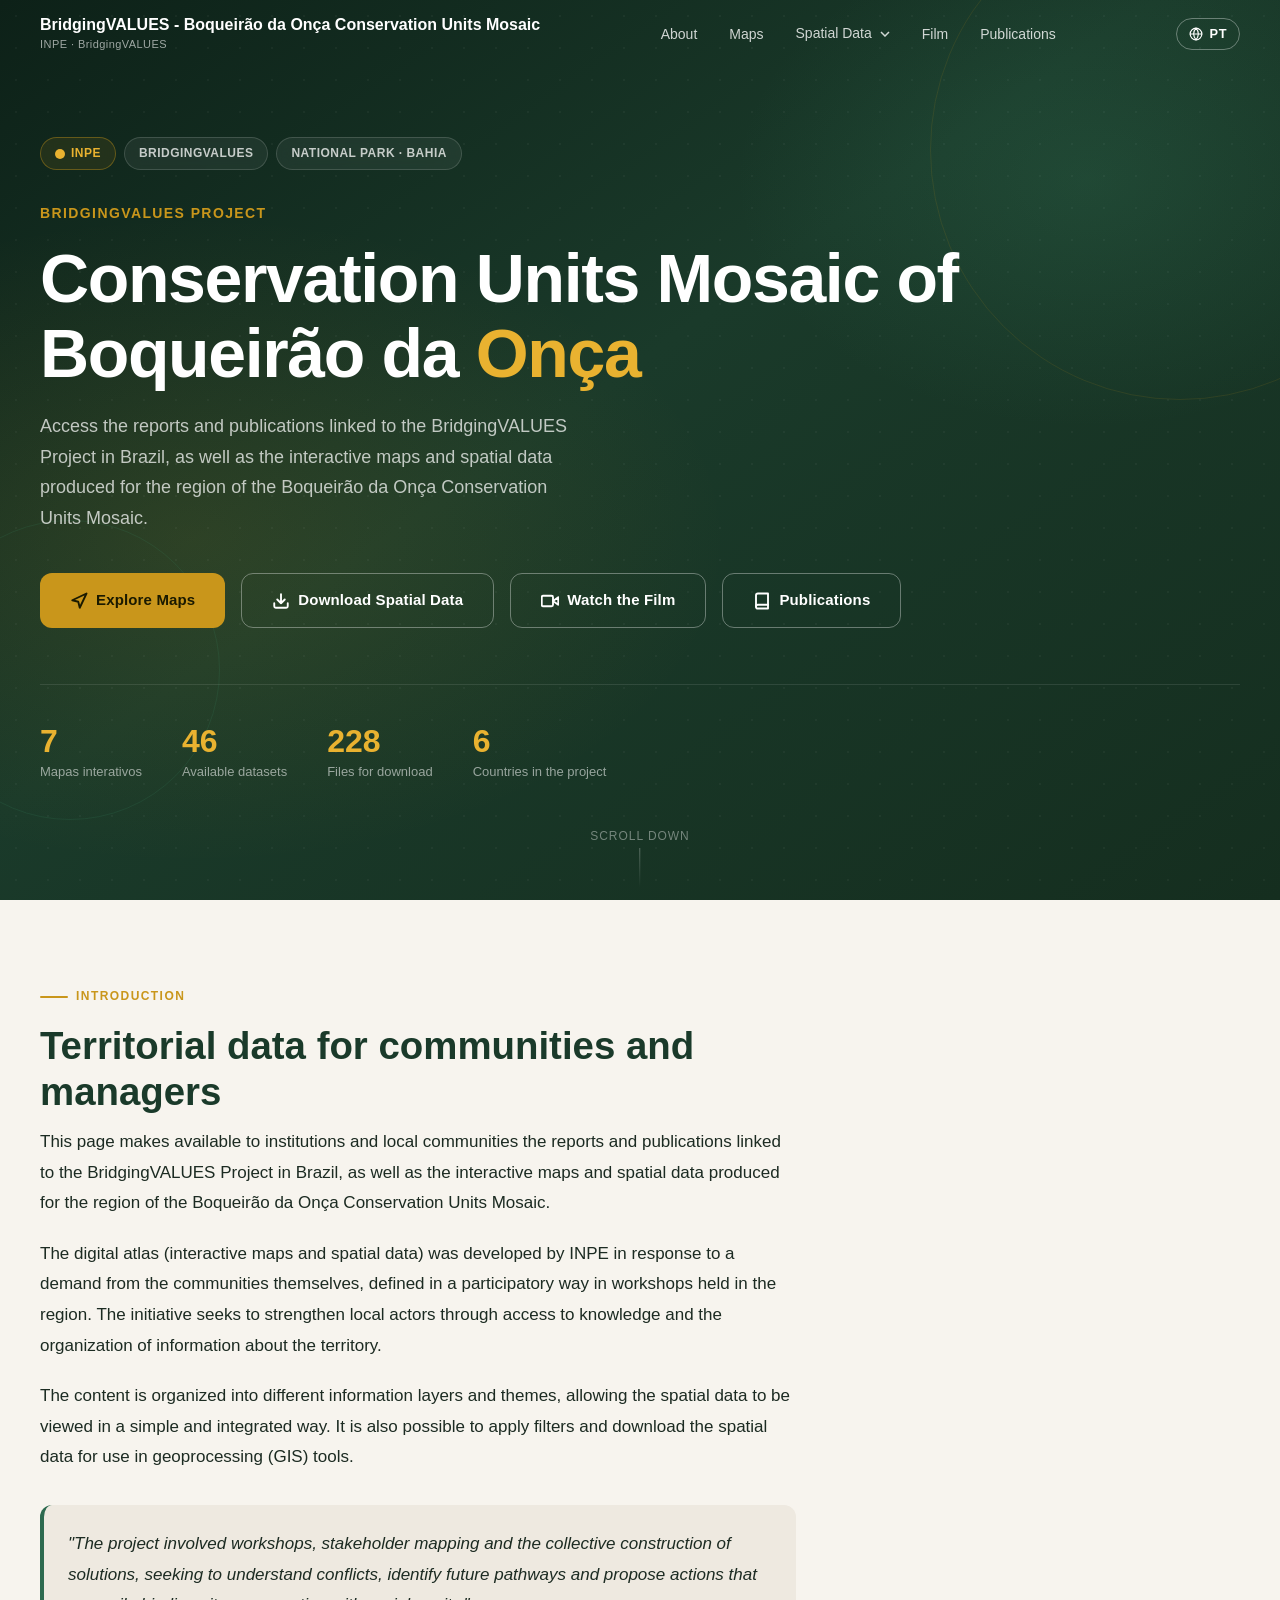
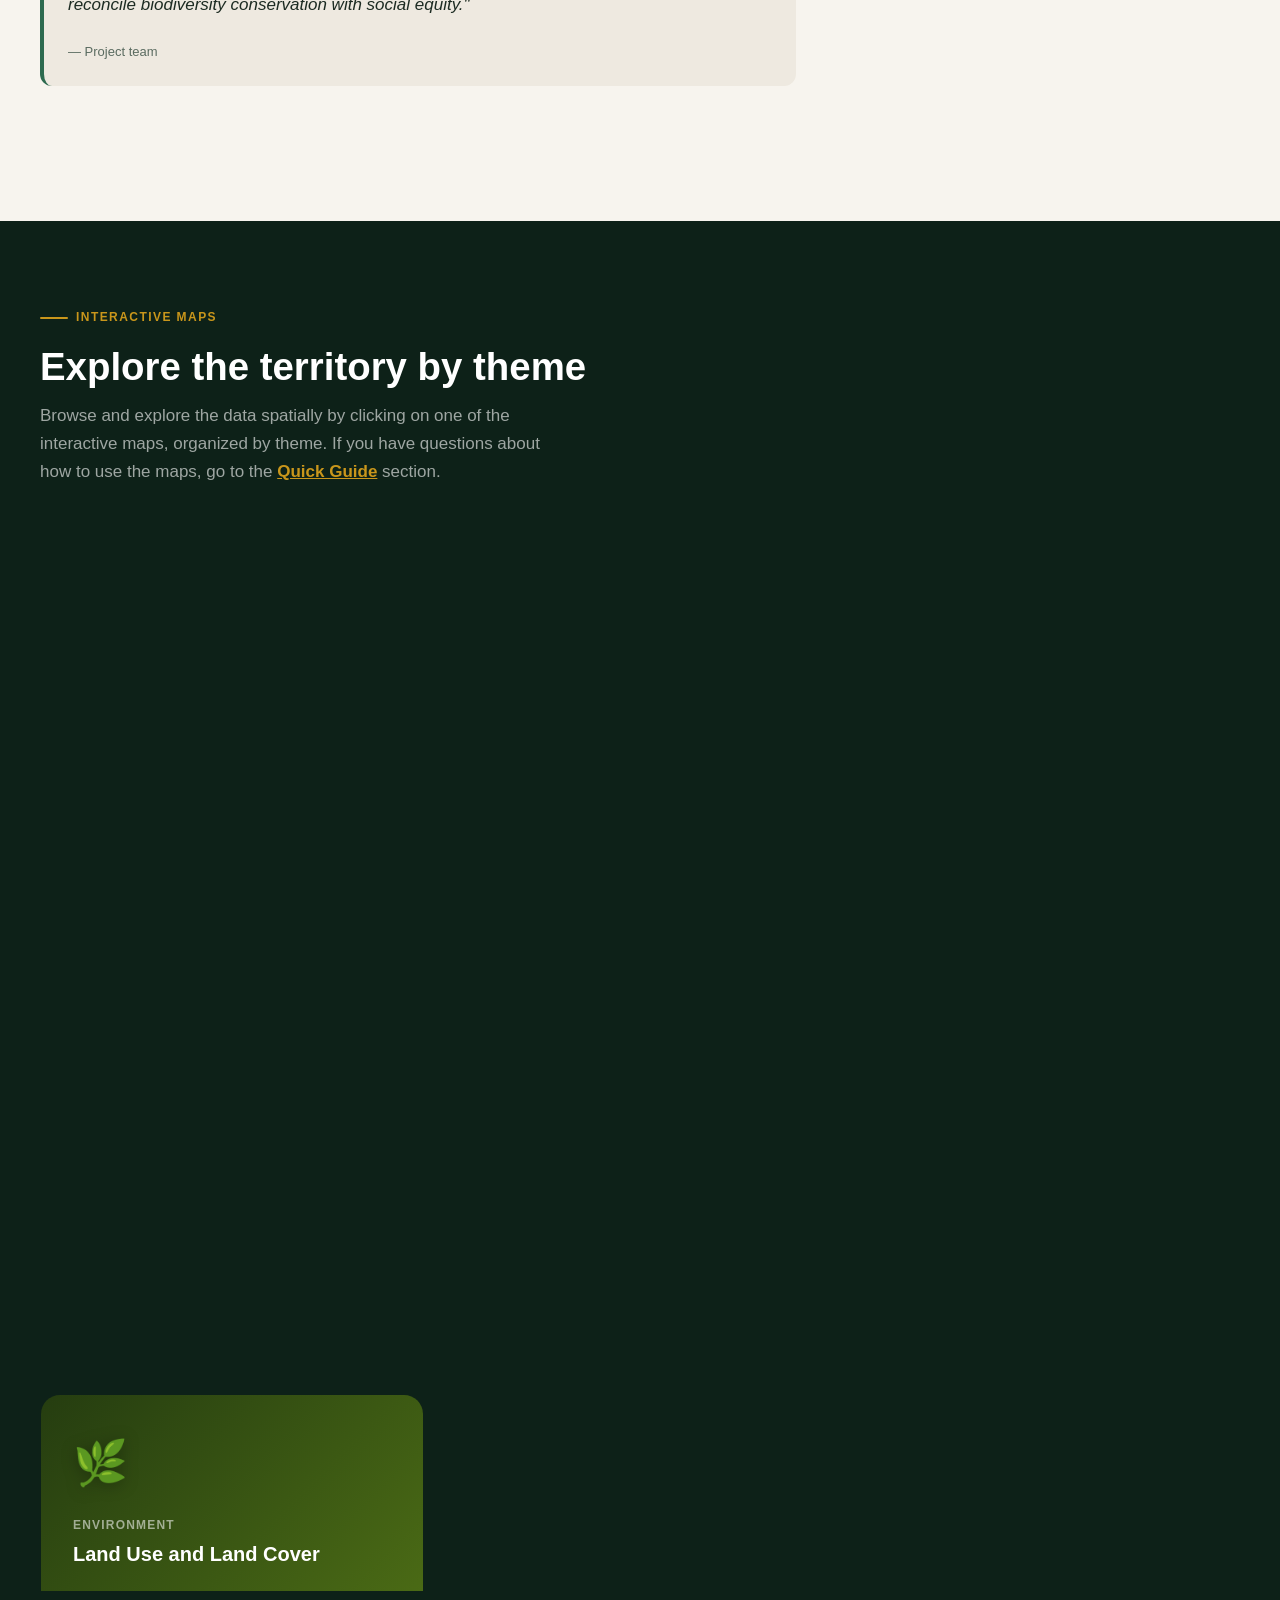
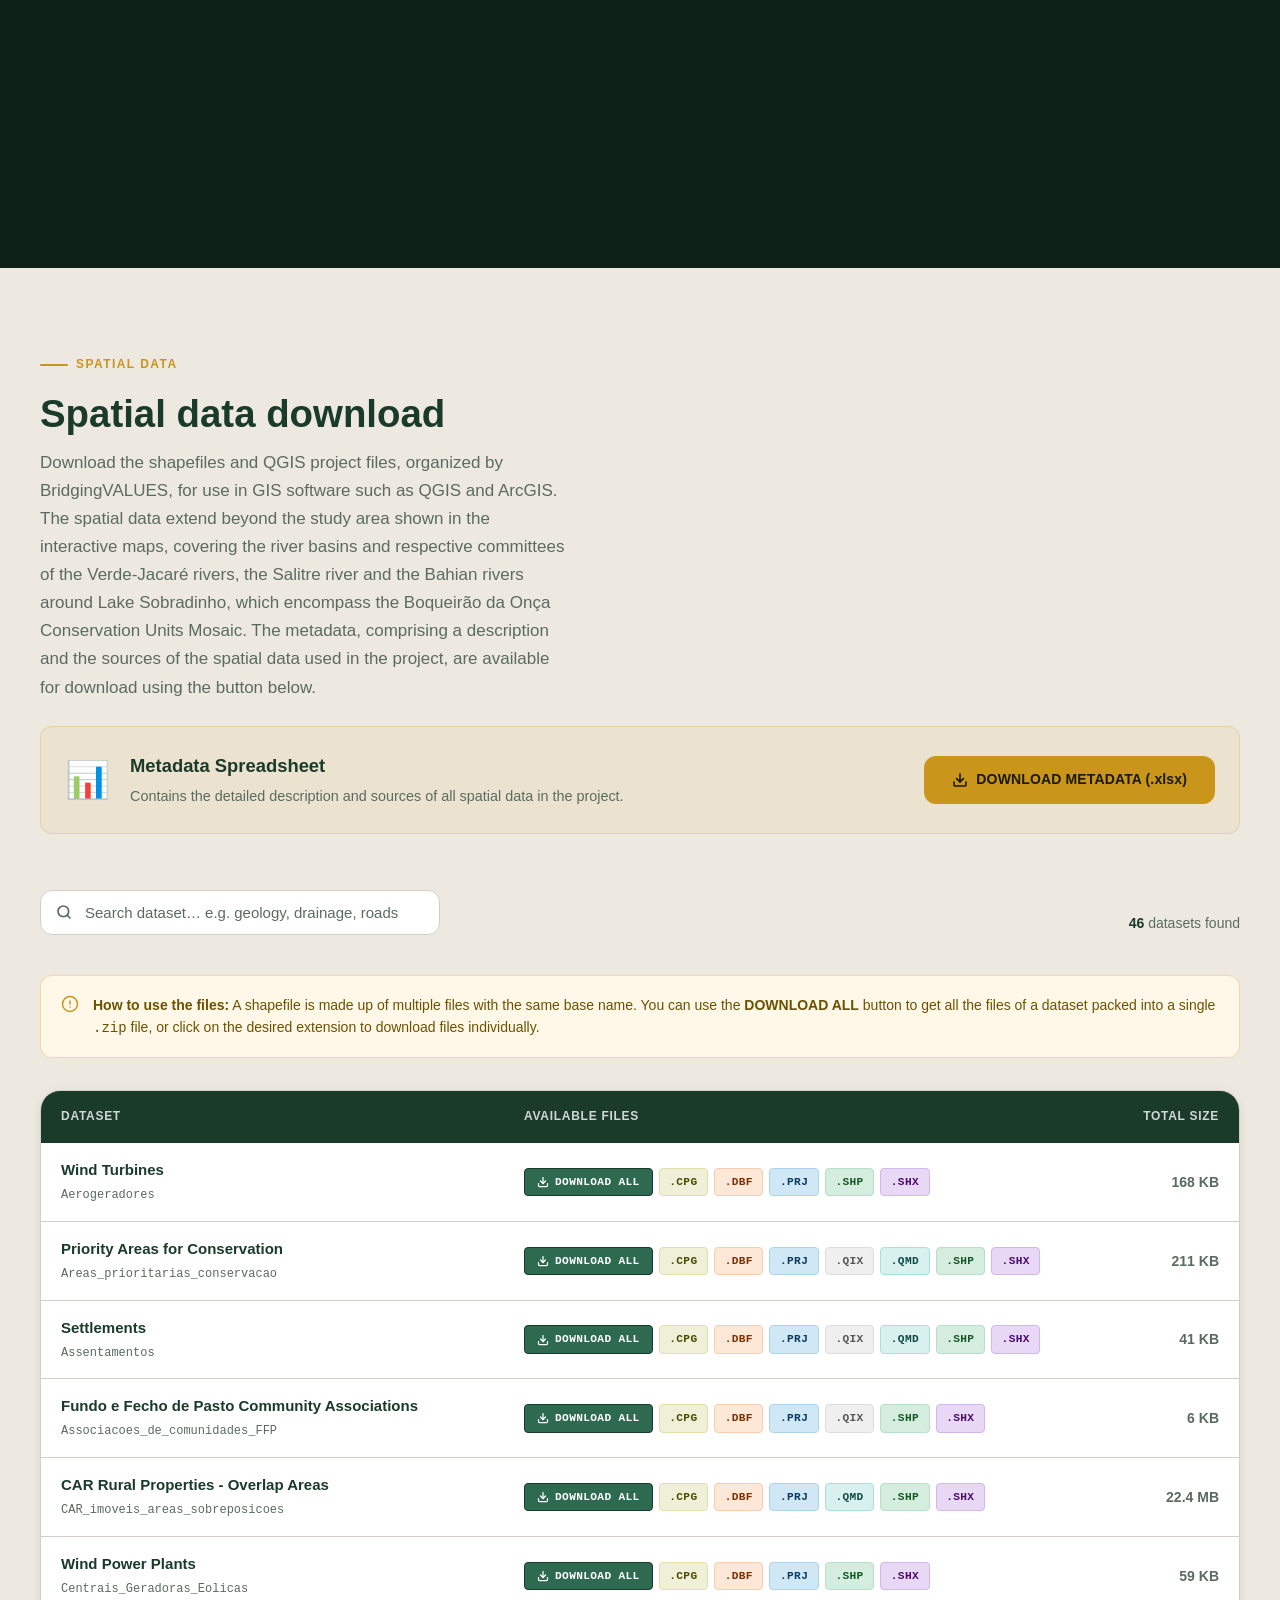
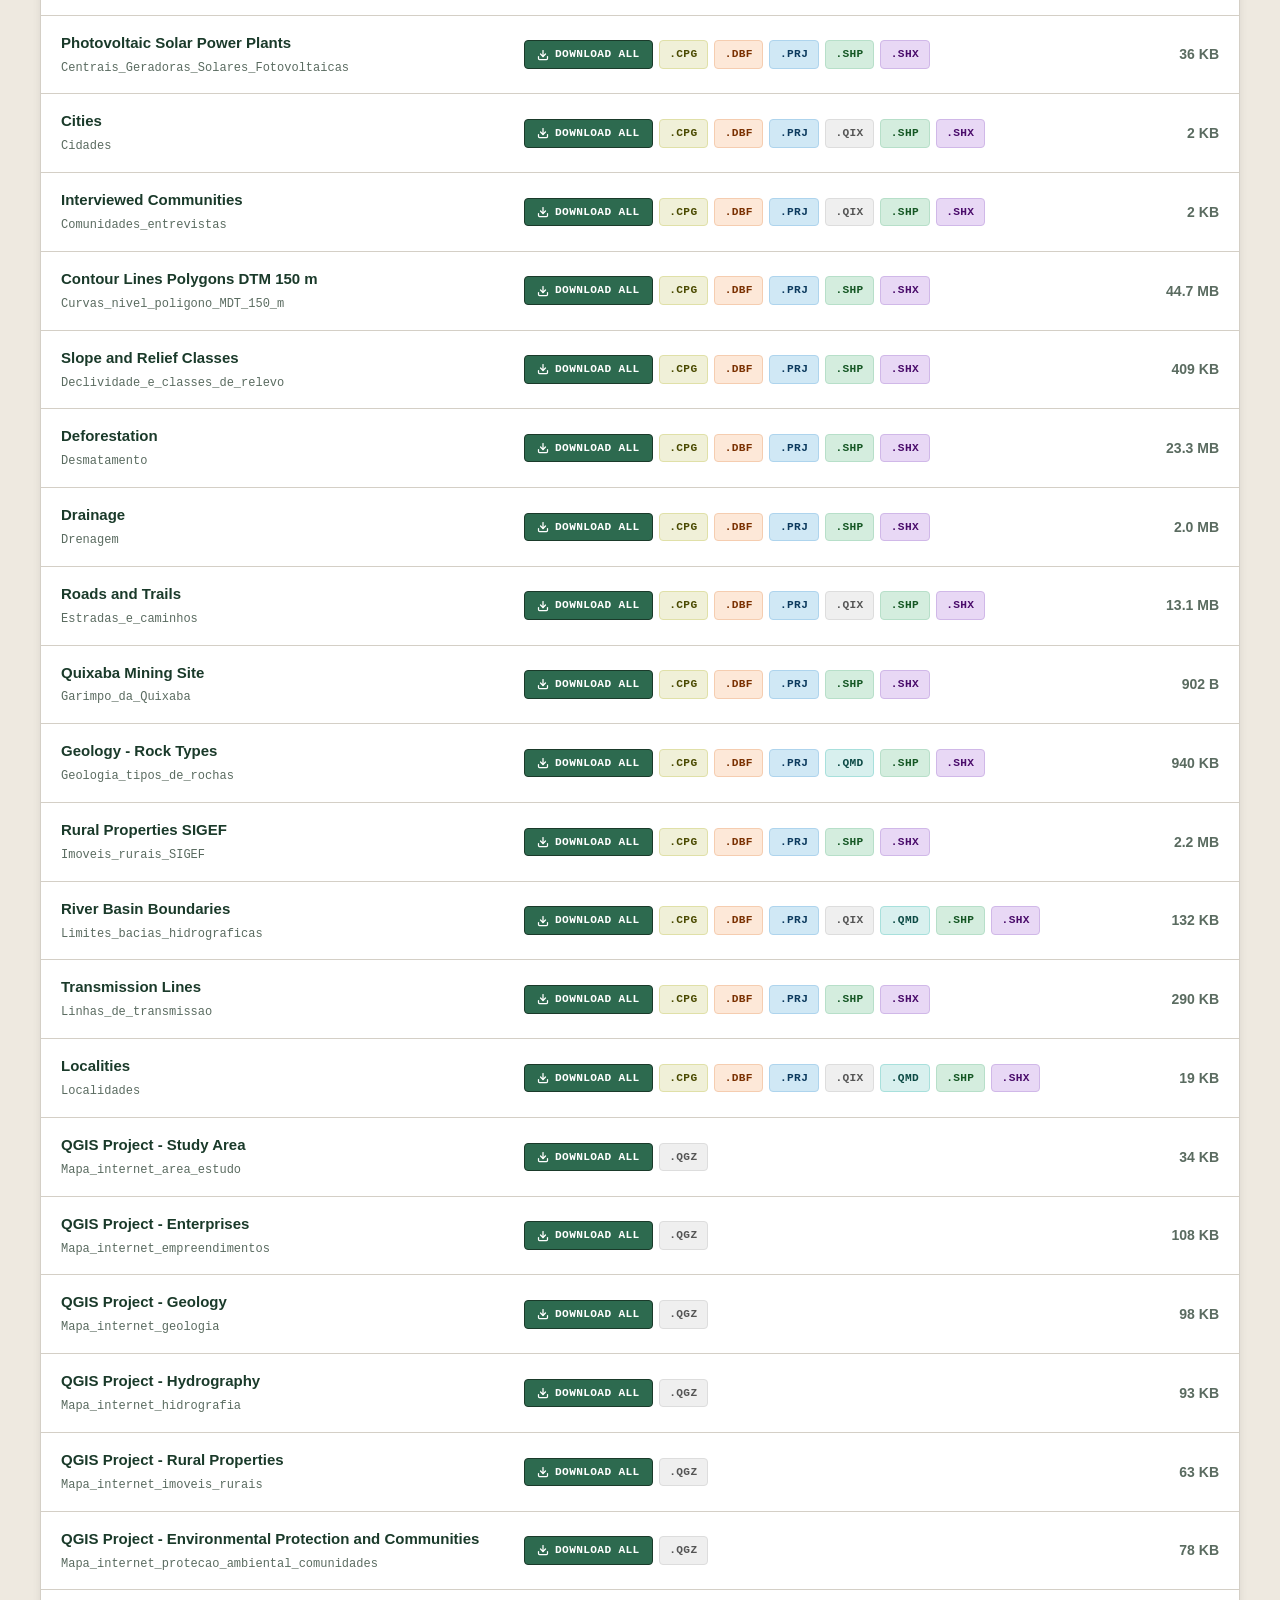
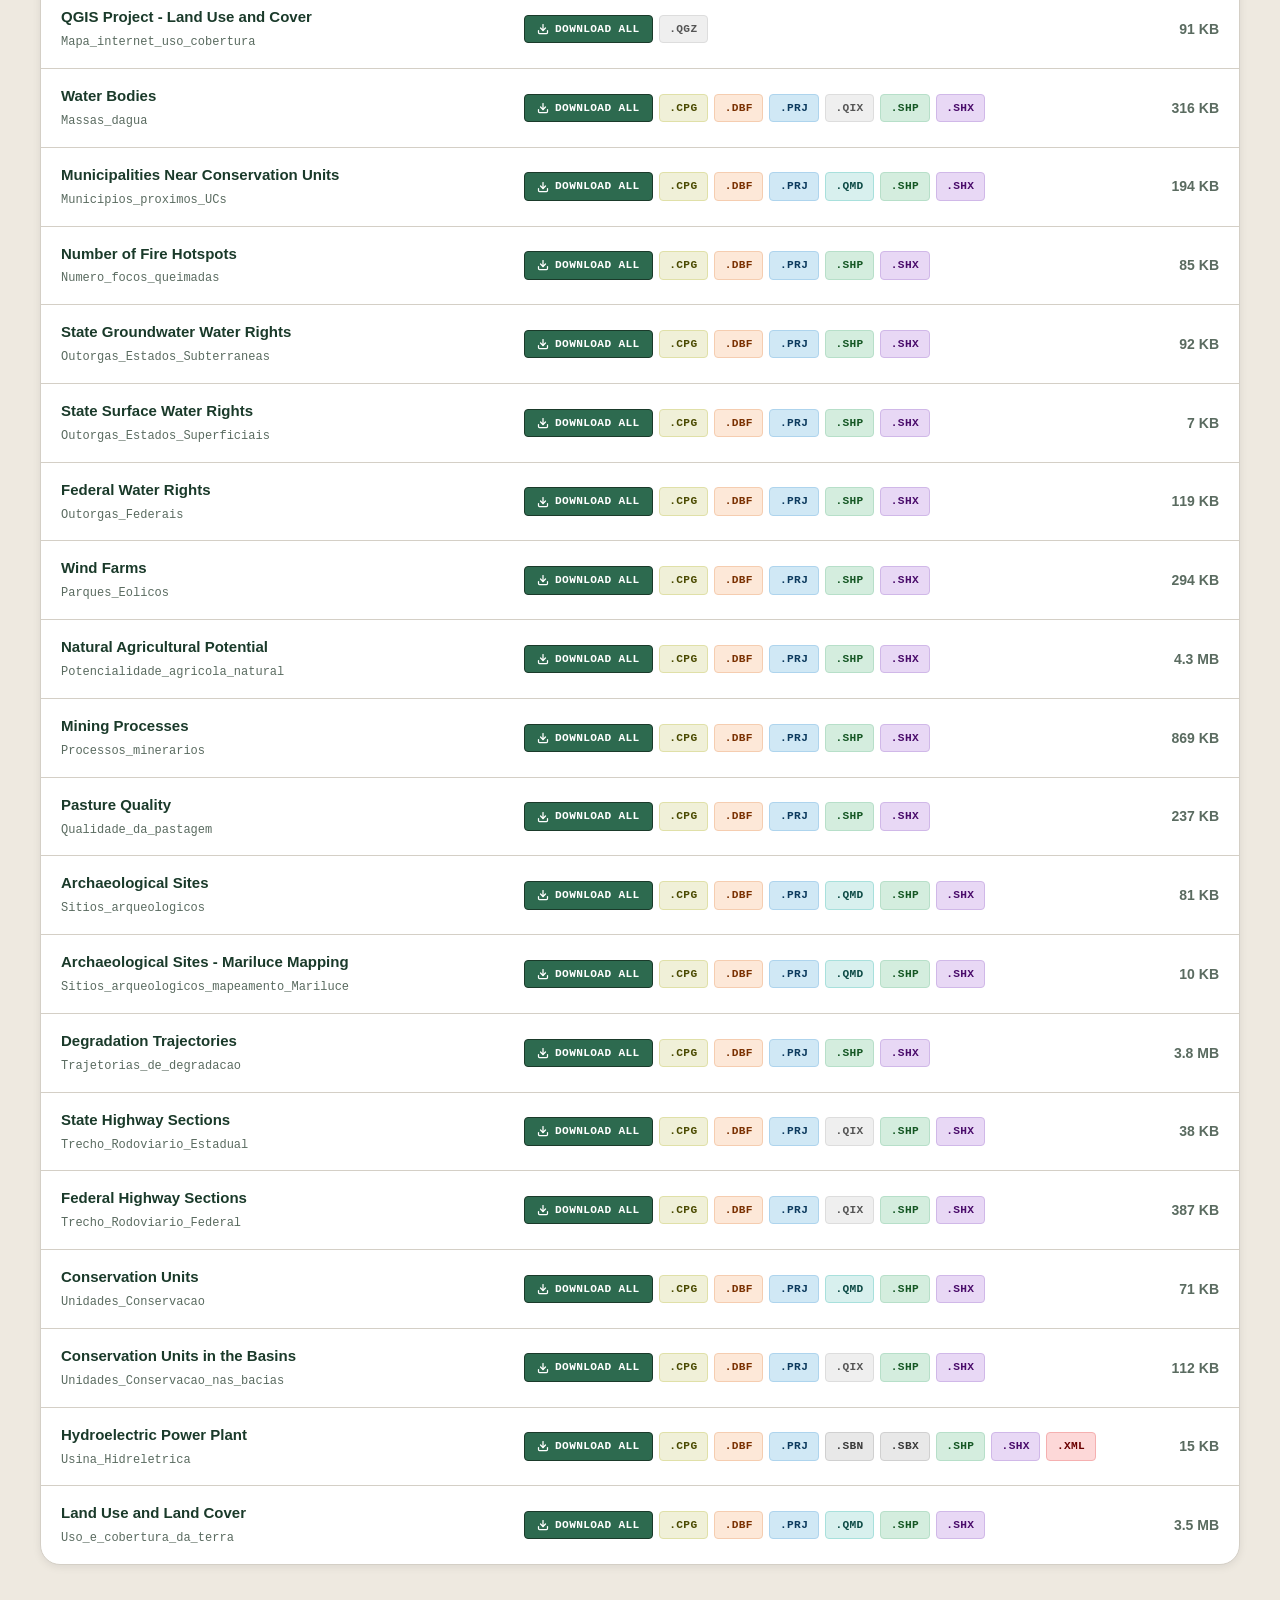
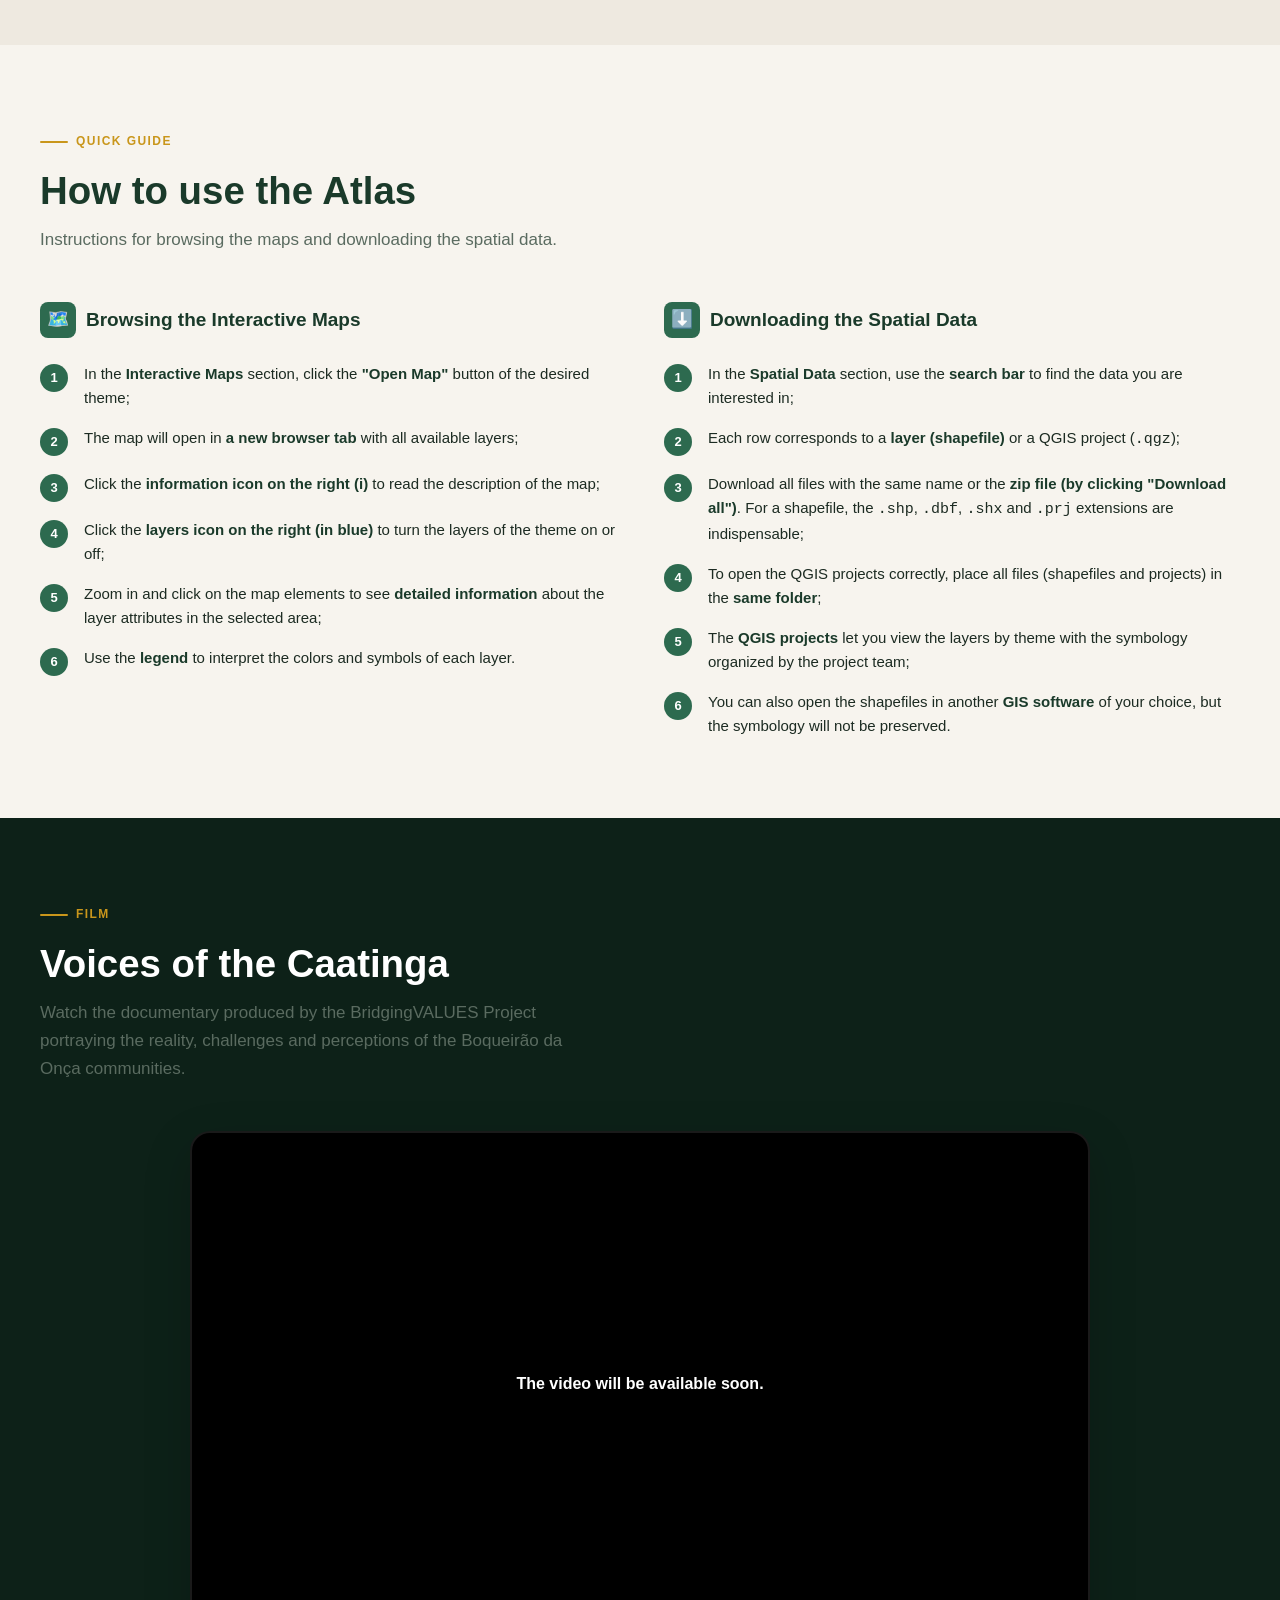
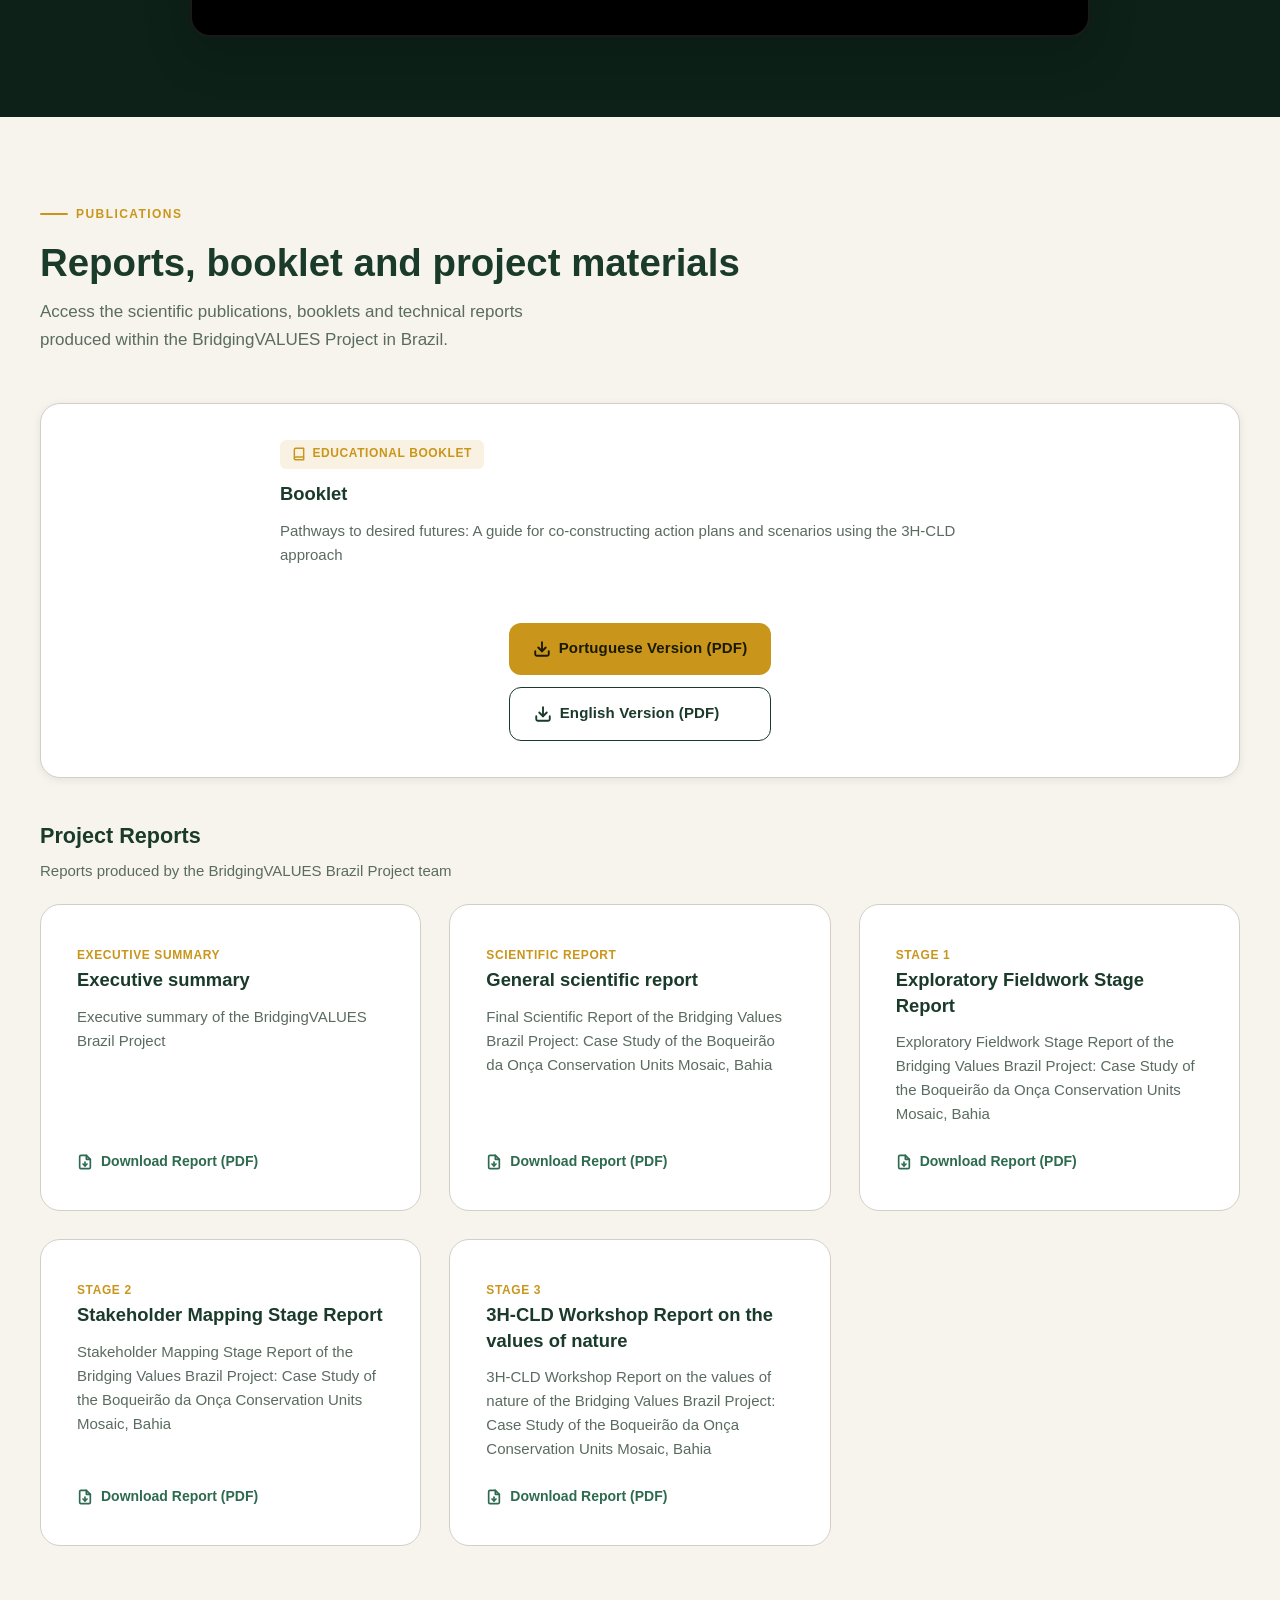
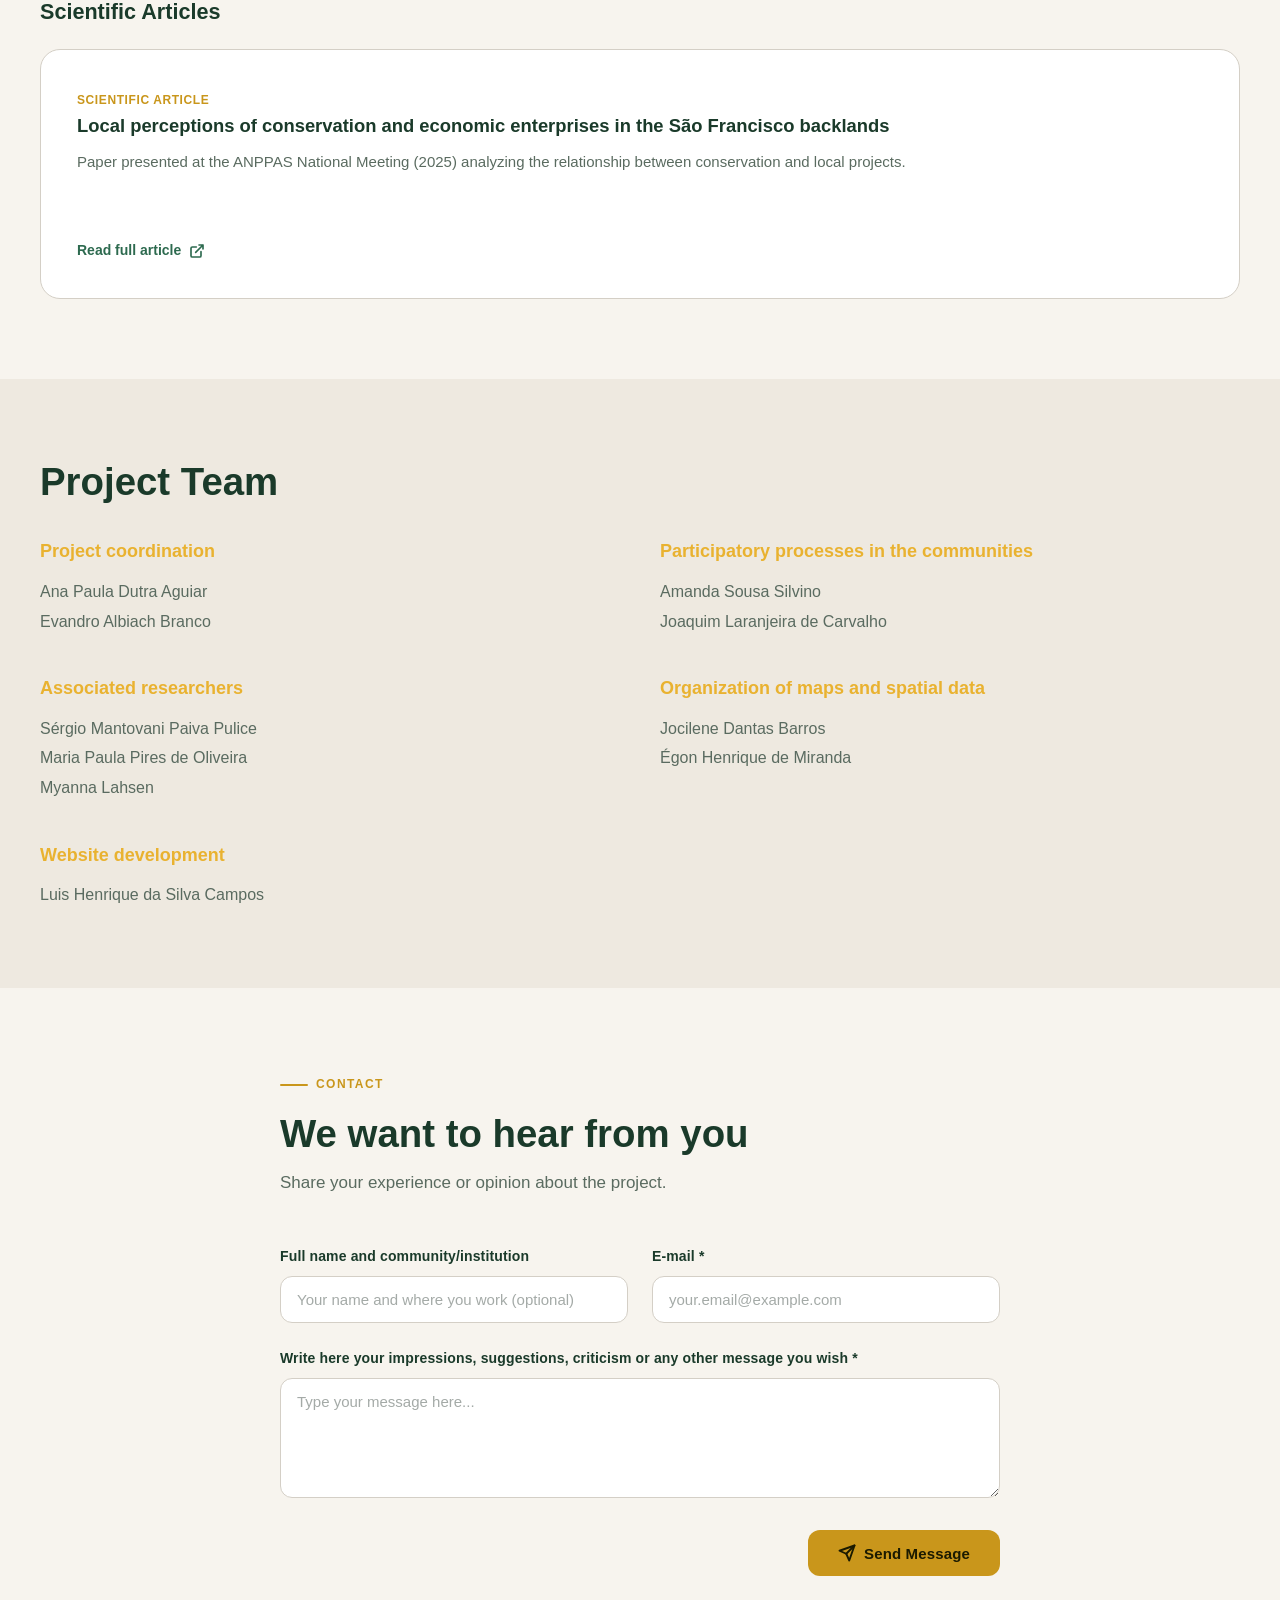
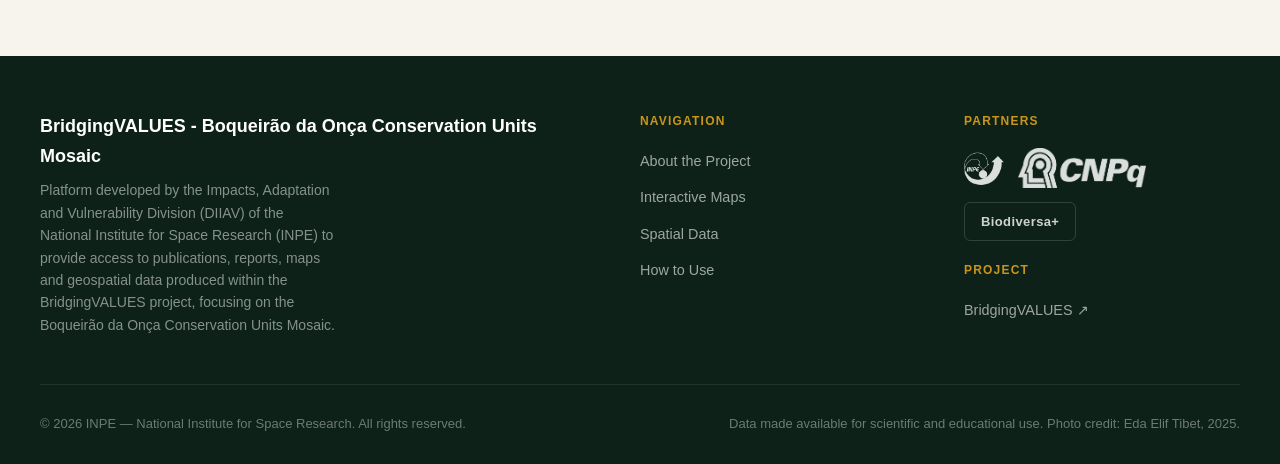
==== en/index.html @ ffffd738 "Versão estática do Atlas do Boqueirão da Onça para GitHub Pages - Site 100% estático gerado por buil" ====
<!DOCTYPE html>
<html lang="en">
<head>
  <meta charset="UTF-8">
  <meta name="viewport" content="width=device-width, initial-scale=1.0">
  <meta name="description" content="Territorial atlas of the Boqueirão da Onça National Park, developed by INPE within the BridgingVALUES project. Access interactive maps and spatial data.">
  <meta name="robots" content="index, follow">
    <!-- GitHub Pages não permite headers HTTP: CSP e referrer via <meta> -->
  <meta http-equiv="Content-Security-Policy" content="default-src 'self'; script-src 'self'; style-src 'self' 'unsafe-inline' https://fonts.googleapis.com; font-src 'self' https://fonts.gstatic.com; img-src 'self' data:; connect-src 'self'; frame-src https://docs.google.com https://player.vimeo.com; form-action https://docs.google.com; base-uri 'self'; object-src 'none'">
  <meta name="referrer" content="strict-origin-when-cross-origin">
      <link rel="alternate" hreflang="pt-BR" href="../">
  <link rel="alternate" hreflang="en" href="./">
    <title>BridgingVALUES - Boqueirão da Onça Conservation Units Mosaic — INPE</title>

  <!-- Favicon -->
  <link rel="icon" type="image/png" sizes="32x32" href="../assets/images/logo_inpe.png">
  <link rel="icon" type="image/png" sizes="16x16" href="../assets/images/logo_inpe.png">
  <link rel="apple-touch-icon" href="../assets/images/logo_inpe.png">

  <link rel="preconnect" href="https://fonts.googleapis.com">
  <link rel="preconnect" href="https://fonts.gstatic.com" crossorigin>
  <link href="https://fonts.googleapis.com/css2?family=Sora:wght@400;600;700;800&family=Inter:wght@400;500;600&display=swap" rel="stylesheet">

  <link rel="stylesheet" href="../assets/css/style.css?v=1794315405">
</head>
<body>
<nav class="nav" id="nav" role="navigation" aria-label="Main navigation">
  <div class="container">
    <div class="nav__inner">

      <a href="#hero" class="nav__brand" aria-label="Home — BridgingVALUES - Boqueirão da Onça Conservation Units Mosaic">
        <span class="nav__brand-name">BridgingVALUES - Boqueirão da Onça Conservation Units Mosaic</span>
        <span class="nav__brand-sub">INPE · BridgingVALUES</span>
      </a>

      <ul class="nav__links" role="list">
        <li><a class="nav__link" href="#sobre">About</a></li>
        <li><a class="nav__link" href="#mapas">Maps</a></li>
        <li class="nav__dropdown">
          <a class="nav__link nav__dropdown-toggle" href="#download">
            Spatial Data
            <svg class="nav__dropdown-icon" width="10" height="6" viewBox="0 0 10 6" fill="none" stroke="currentColor" stroke-width="1.5" aria-hidden="true"><path d="M1 1l4 4 4-4"/></svg>
          </a>
          <div class="nav__dropdown-menu">
            <a href="#download">Download Data</a>
            <a href="#como-usar">How to Use</a>
          </div>
        </li>
        <li><a class="nav__link" href="#filme">Film</a></li>
        <li><a class="nav__link" href="#publicacoes">Publications</a></li>
      </ul>

            <a
        class="nav__lang"
        id="lang-switch"
        href="../"
        hreflang="pt-BR"
        lang="pt-BR"
        aria-label="Ver este site em português"
        title="Português"
      >
        <svg width="14" height="14" viewBox="0 0 24 24" fill="none" stroke="currentColor" stroke-width="2" stroke-linecap="round" stroke-linejoin="round" aria-hidden="true"><circle cx="12" cy="12" r="10"/><line x1="2" y1="12" x2="22" y2="12"/><path d="M12 2a15.3 15.3 0 0 1 4 10 15.3 15.3 0 0 1-4 10 15.3 15.3 0 0 1-4-10 15.3 15.3 0 0 1 4-10z"/></svg>
        PT      </a>

      <button
        class="nav__hamburger"
        id="hamburger"
        aria-label="Open menu"
        aria-expanded="false"
        aria-controls="mobile-menu"
      >
        <span></span><span></span><span></span>
      </button>

    </div>
  </div>
</nav>

<div class="nav__mobile" id="mobile-menu" role="dialog" aria-label="Navigation menu">
  <a href="#sobre">About the Project</a>
  <a href="#mapas">Interactive Maps</a>
  <a href="#download">Spatial Data</a>
  <a href="#como-usar">How to Use</a>
  <a href="#filme">Film</a>
  <a href="#publicacoes">Publications</a>
</div>
<section class="hero" id="hero" aria-label="Main header">
  <div class="hero__bg" aria-hidden="true"></div>
  <div class="hero__dots" aria-hidden="true"></div>

  <div class="container">
    <div class="hero__content">

      <div class="hero__badges">
        <span class="hero__badge hero__badge--amber">
          <svg width="10" height="10" viewBox="0 0 10 10" fill="currentColor" aria-hidden="true"><circle cx="5" cy="5" r="5"/></svg>
          INPE
        </span>
        <span class="hero__badge">BridgingVALUES</span>
        <span class="hero__badge">National Park · Bahia</span>
      </div>

      <p class="hero__kicker">BridgingVALUES Project</p>

      <h1 class="hero__title">
        Conservation Units Mosaic of<br> Boqueirão da <span>Onça</span>
      </h1>

      <p class="hero__text">
        Access the reports and publications linked to the BridgingVALUES Project in Brazil, as well as the interactive maps and spatial data produced for the region of the Boqueirão da Onça Conservation Units Mosaic.
      </p>

      <div class="hero__ctas" style="flex-wrap: wrap;">
        <a href="#mapas" class="btn btn--primary">
          <svg width="18" height="18" viewBox="0 0 24 24" fill="none" stroke="currentColor" stroke-width="2.5" stroke-linecap="round" stroke-linejoin="round" aria-hidden="true"><path d="M3 11l19-9-9 19-2-8-8-2z"/></svg>
          Explore Maps
        </a>
        <a href="#download" class="btn btn--outline">
          <svg width="18" height="18" viewBox="0 0 24 24" fill="none" stroke="currentColor" stroke-width="2.5" stroke-linecap="round" stroke-linejoin="round" aria-hidden="true"><path d="M21 15v4a2 2 0 01-2 2H5a2 2 0 01-2-2v-4M7 10l5 5 5-5M12 15V3"/></svg>
          Download Spatial Data
        </a>
        <a href="#filme" class="btn btn--outline">
          <svg width="18" height="18" viewBox="0 0 24 24" fill="none" stroke="currentColor" stroke-width="2.5" stroke-linecap="round" stroke-linejoin="round" aria-hidden="true"><polygon points="23 7 16 12 23 17 23 7"></polygon><rect x="1" y="5" width="15" height="14" rx="2" ry="2"></rect></svg>
          Watch the Film
        </a>
        <a href="#publicacoes" class="btn btn--outline">
          <svg width="18" height="18" viewBox="0 0 24 24" fill="none" stroke="currentColor" stroke-width="2.5" stroke-linecap="round" stroke-linejoin="round" aria-hidden="true"><path d="M4 19.5A2.5 2.5 0 0 1 6.5 17H20"></path><path d="M6.5 2H20v20H6.5A2.5 2.5 0 0 1 4 19.5v-15A2.5 2.5 0 0 1 6.5 2z"></path></svg>
          Publications
        </a>
      </div>

      <div class="hero__stats">
        <div>
          <div class="hero__stat-num">7</div>
          <div class="hero__stat-label">Mapas interativos</div>
        </div>
        <div>
          <div class="hero__stat-num">46</div>
          <div class="hero__stat-label">Available datasets</div>
        </div>
        <div>
          <div class="hero__stat-num">228</div>
          <div class="hero__stat-label">Files for download</div>
        </div>
        <div>
          <div class="hero__stat-num">6</div>
          <div class="hero__stat-label">Countries in the project</div>
        </div>
      </div>

    </div>
  </div>

  <div class="hero__scroll" aria-hidden="true">
    <span>Scroll down</span>
    <div class="hero__scroll-line"></div>
  </div>
</section>
<section class="section" id="sobre" aria-labelledby="sobre-title">
  <div class="container">
    <p class="section-label">Introduction</p>

    <div class="sobre__grid">

      <div class="sobre__text">
        <h2 class="section-title" id="sobre-title">
          Territorial data for communities and managers
        </h2>

        <p>
          This page makes available to institutions and local communities the reports and publications linked to the BridgingVALUES Project in Brazil, as well as the interactive maps and spatial data produced for the region of the Boqueirão da Onça Conservation Units Mosaic.
        </p>
        <p>
          The digital atlas (interactive maps and spatial data) was developed by INPE in response to a demand from the communities themselves, defined in a participatory way in workshops held in the region. The initiative seeks to strengthen local actors through access to knowledge and the organization of information about the territory.
        </p>
        <p>
          The content is organized into different information layers and themes, allowing the spatial data to be viewed in a simple and integrated way. It is also possible to apply filters and download the spatial data for use in geoprocessing (GIS) tools.
        </p>

        <blockquote class="sobre__quote fade-in">
          <p class="sobre__quote-text">
            "The project involved workshops, stakeholder mapping and the collective construction of solutions, seeking to understand conflicts, identify future pathways and propose actions that reconcile biodiversity conservation with social equity."
          </p>
          <footer class="sobre__quote-author">— Project team</footer>
        </blockquote>

        <p class="fade-in sobre__team">
          <a href="#equipe" class="sobre__team-link">
            Meet the team responsible for the project
            <svg width="14" height="14" viewBox="0 0 24 24" fill="none" stroke="currentColor" stroke-width="2.5" stroke-linecap="round" stroke-linejoin="round" aria-hidden="true"><path d="M12 5v14M19 12l-7 7-7-7"/></svg>
          </a>
        </p>
      </div>

      <aside class="sobre__card fade-in" aria-label="Projeto BridgingVALUES">
        <h3 class="sobre__card-title">BridgingVALUES Project</h3>
        <p class="sobre__card-text">
          The Atlas was developed in the context of the international <strong class="text-amber">BridgingVALUES</strong> project, which investigates how global biodiversity conservation policies and strategies impact local territories — considering that these effects vary across different regions of the world.
        </p>
        <p class="sobre__card-text">
          The project adopted a participatory and interdisciplinary approach, with case studies in six countries, including Brazil. The Brazilian research was carried out in the Boqueirão da Onça mosaic of protected areas (Bahia).
        </p>
        <a
          href="https://www.bridgingvalues.ch/"
          target="_blank"
          rel="noopener noreferrer"
          class="sobre__card-link"
          aria-label="Visit the BridgingVALUES project website (opens in a new tab)"
        >
          Visit the project website
          <svg width="14" height="14" viewBox="0 0 24 24" fill="none" stroke="currentColor" stroke-width="2.5" stroke-linecap="round" stroke-linejoin="round" aria-hidden="true"><path d="M5 12h14M12 5l7 7-7 7"/></svg>
        </a>
      </aside>

    </div>



  </div>
</section>
<section class="section mapas" id="mapas" aria-labelledby="mapas-title">
  <div class="container">
    <p class="section-label">Interactive Maps</p>
    <h2 class="section-title" id="mapas-title">Explore the territory by theme</h2>
    <p class="section-subtitle">
      Browse and explore the data spatially by clicking on one of the interactive maps, organized by theme. If you have questions about how to use the maps, go to the <a href="#como-usar" class="mapas__link-guia"><strong>Quick Guide</strong></a> section.
    </p>

    <div class="mapas__grid">
            <article
        class="map-card map-card--area-estudo fade-in"
        aria-label="Map: Study Area"
      >
        <div class="map-card__header">
          <div class="map-card__icon" aria-hidden="true">📍</div>
          <p class="map-card__theme">General / Context</p>
          <h3 class="map-card__title">Study Area</h3>
        </div>
        <div class="map-card__body">
          <p class="map-card__desc">Delimitation of the study area, encompassing the communities, the mosaic of protected areas and nearby municipalities.</p>
          <a
            href="../mapas/area-estudo/"
            target="_blank"
            rel="noopener noreferrer"
            class="map-card__btn"
            aria-label="Open Study Area map in a new tab"
          >
            Open Map
            <svg width="15" height="15" viewBox="0 0 24 24" fill="none" stroke="currentColor" stroke-width="2.5" stroke-linecap="round" stroke-linejoin="round" aria-hidden="true"><path d="M5 12h14M12 5l7 7-7 7"/></svg>
          </a>
        </div>
      </article>
            <article
        class="map-card map-card--comunidades fade-in"
        aria-label="Map: Traditional Communities and Protected Areas"
      >
        <div class="map-card__header">
          <div class="map-card__icon" aria-hidden="true">🛡️</div>
          <p class="map-card__theme">Society &amp; Conservation</p>
          <h3 class="map-card__title">Traditional Communities and Protected Areas</h3>
        </div>
        <div class="map-card__body">
          <p class="map-card__desc">Fundo e fecho de pasto associations, quilombola and indigenous communities, and protected areas.</p>
          <a
            href="../mapas/comunidades-protecao/"
            target="_blank"
            rel="noopener noreferrer"
            class="map-card__btn"
            aria-label="Open Traditional Communities and Protected Areas map in a new tab"
          >
            Open Map
            <svg width="15" height="15" viewBox="0 0 24 24" fill="none" stroke="currentColor" stroke-width="2.5" stroke-linecap="round" stroke-linejoin="round" aria-hidden="true"><path d="M5 12h14M12 5l7 7-7 7"/></svg>
          </a>
        </div>
      </article>
            <article
        class="map-card map-card--empreendimentos fade-in"
        aria-label="Map: Enterprises"
      >
        <div class="map-card__header">
          <div class="map-card__icon" aria-hidden="true">⚡</div>
          <p class="map-card__theme">Energy &amp; Infrastructure</p>
          <h3 class="map-card__title">Enterprises</h3>
        </div>
        <div class="map-card__body">
          <p class="map-card__desc">Wind farms, solar plants, hydroelectric plants and mining.</p>
          <a
            href="../mapas/empreendimentos/"
            target="_blank"
            rel="noopener noreferrer"
            class="map-card__btn"
            aria-label="Open Enterprises map in a new tab"
          >
            Open Map
            <svg width="15" height="15" viewBox="0 0 24 24" fill="none" stroke="currentColor" stroke-width="2.5" stroke-linecap="round" stroke-linejoin="round" aria-hidden="true"><path d="M5 12h14M12 5l7 7-7 7"/></svg>
          </a>
        </div>
      </article>
            <article
        class="map-card map-card--geologia fade-in"
        aria-label="Map: Geology"
      >
        <div class="map-card__header">
          <div class="map-card__icon" aria-hidden="true">🪨</div>
          <p class="map-card__theme">Geosciences</p>
          <h3 class="map-card__title">Geology</h3>
        </div>
        <div class="map-card__body">
          <p class="map-card__desc">Archaeological sites, mining, rock types, slope and contour lines.</p>
          <a
            href="../mapas/geologia/"
            target="_blank"
            rel="noopener noreferrer"
            class="map-card__btn"
            aria-label="Open Geology map in a new tab"
          >
            Open Map
            <svg width="15" height="15" viewBox="0 0 24 24" fill="none" stroke="currentColor" stroke-width="2.5" stroke-linecap="round" stroke-linejoin="round" aria-hidden="true"><path d="M5 12h14M12 5l7 7-7 7"/></svg>
          </a>
        </div>
      </article>
            <article
        class="map-card map-card--hidrografia fade-in"
        aria-label="Map: Hydrography"
      >
        <div class="map-card__header">
          <div class="map-card__icon" aria-hidden="true">💧</div>
          <p class="map-card__theme">Water Resources</p>
          <h3 class="map-card__title">Hydrography</h3>
        </div>
        <div class="map-card__body">
          <p class="map-card__desc">Drainage network, water bodies, river basin boundaries, and federal and state water use permits.</p>
          <a
            href="../mapas/hidrografia/"
            target="_blank"
            rel="noopener noreferrer"
            class="map-card__btn"
            aria-label="Open Hydrography map in a new tab"
          >
            Open Map
            <svg width="15" height="15" viewBox="0 0 24 24" fill="none" stroke="currentColor" stroke-width="2.5" stroke-linecap="round" stroke-linejoin="round" aria-hidden="true"><path d="M5 12h14M12 5l7 7-7 7"/></svg>
          </a>
        </div>
      </article>
            <article
        class="map-card map-card--imoveis fade-in"
        aria-label="Map: Rural Properties"
      >
        <div class="map-card__header">
          <div class="map-card__icon" aria-hidden="true">🗺️</div>
          <p class="map-card__theme">Land Tenure</p>
          <h3 class="map-card__title">Rural Properties</h3>
        </div>
        <div class="map-card__body">
          <p class="map-card__desc">Certified rural properties, settlements, overlaps with the Rural Environmental Registry (CAR) and CAR properties.</p>
          <a
            href="../mapas/imoveis/"
            target="_blank"
            rel="noopener noreferrer"
            class="map-card__btn"
            aria-label="Open Rural Properties map in a new tab"
          >
            Open Map
            <svg width="15" height="15" viewBox="0 0 24 24" fill="none" stroke="currentColor" stroke-width="2.5" stroke-linecap="round" stroke-linejoin="round" aria-hidden="true"><path d="M5 12h14M12 5l7 7-7 7"/></svg>
          </a>
        </div>
      </article>
            <article
        class="map-card map-card--uso fade-in"
        aria-label="Map: Land Use and Land Cover"
      >
        <div class="map-card__header">
          <div class="map-card__icon" aria-hidden="true">🌿</div>
          <p class="map-card__theme">Environment</p>
          <h3 class="map-card__title">Land Use and Land Cover</h3>
        </div>
        <div class="map-card__body">
          <p class="map-card__desc">Land use and cover classes, land degradation, deforestation, fires, pasture quality and potential for agricultural development.</p>
          <a
            href="../mapas/uso/"
            target="_blank"
            rel="noopener noreferrer"
            class="map-card__btn"
            aria-label="Open Land Use and Land Cover map in a new tab"
          >
            Open Map
            <svg width="15" height="15" viewBox="0 0 24 24" fill="none" stroke="currentColor" stroke-width="2.5" stroke-linecap="round" stroke-linejoin="round" aria-hidden="true"><path d="M5 12h14M12 5l7 7-7 7"/></svg>
          </a>
        </div>
      </article>
          </div>
  </div>
</section>
<section class="section section--alt" id="download" aria-labelledby="download-title">
  <div class="container">
    <p class="section-label">Spatial Data</p>
    <h2 class="section-title" id="download-title">Spatial data download</h2>
    <p class="section-subtitle" style="margin-bottom: 1.5rem;">
      Download the shapefiles and QGIS project files, organized by BridgingVALUES, for use in GIS software such as QGIS and ArcGIS. The spatial data extend beyond the study area shown in the interactive maps, covering the river basins and respective committees of the Verde-Jacaré rivers, the Salitre river and the Bahian rivers around Lake Sobradinho, which encompass the Boqueirão da Onça Conservation Units Mosaic. The metadata, comprising a description and the sources of the spatial data used in the project, are available for download using the button below.
    </p>

    <!-- Bloco de download dos Metadados -->
    <div class="download__metadata-card fade-in">
      <div class="metadata-card__content">
        <span class="metadata-card__icon" aria-hidden="true">📊</span>
        <div class="metadata-card__info">
          <h3 class="metadata-card__title">Metadata Spreadsheet</h3>
          <p class="metadata-card__desc">Contains the detailed description and sources of all spatial data in the project.</p>
        </div>
      </div>
      <a href="../assets/metadados/Atlas%20Bridging%20Values%20BR%20-%20Fontes%20dos%20dados%20espaciais.xlsx" class="btn btn--primary metadata-card__btn" download>
        <svg width="16" height="16" viewBox="0 0 24 24" fill="none" stroke="currentColor" stroke-width="2.5" stroke-linecap="round" stroke-linejoin="round" aria-hidden="true"><path d="M21 15v4a2 2 0 0 1-2 2H5a2 2 0 0 1-2-2v-4"></path><polyline points="7 10 12 15 17 10"></polyline><line x1="12" y1="15" x2="12" y2="3"></line></svg>
        DOWNLOAD METADATA (.xlsx)
      </a>
    </div>

    <div class="download__header">
      <div class="download__search-wrap">
        <svg width="16" height="16" viewBox="0 0 24 24" fill="none" stroke="currentColor" stroke-width="2.5" stroke-linecap="round" stroke-linejoin="round" aria-hidden="true"><circle cx="11" cy="11" r="8"/><path d="M21 21l-4.35-4.35"/></svg>
        <label for="file-search" class="sr-only">Search dataset</label>
        <input
          type="search"
          id="file-search"
          class="download__search"
          placeholder="Search dataset… e.g. geology, drainage, roads"
          autocomplete="off"
          spellcheck="false"
        >
      </div>
      <p class="download__count" id="dataset-count" aria-live="polite">
        <strong>46</strong> datasets encontrados
      </p>
    </div>

    <div class="download__info" role="note">
      <svg width="18" height="18" viewBox="0 0 24 24" fill="none" stroke="currentColor" stroke-width="2" stroke-linecap="round" stroke-linejoin="round" aria-hidden="true"><circle cx="12" cy="12" r="10"/><line x1="12" y1="8" x2="12" y2="12"/><line x1="12" y1="16" x2="12.01" y2="16"/></svg>
      <span>
        <strong>How to use the files:</strong> A shapefile is made up of multiple files with the same base name. You can use the <strong>DOWNLOAD ALL</strong> button to get all the files of a dataset packed into a single <code>.zip</code> file, or click on the desired extension to download files individually.
      </span>
    </div>

        <div class="download__table-wrap">
      <table class="download__table" aria-label="List of datasets available for download">
        <thead>
          <tr>
            <th scope="col">Dataset</th>
            <th scope="col">Available files</th>
            <th scope="col">Total size</th>
          </tr>
        </thead>
        <tbody>
                    <tr class="dataset-row" data-name="aerogeradores wind turbines">
            <td>
              <div class="dataset-name">Wind Turbines</div>
              <div class="dataset-raw">Aerogeradores</div>
            </td>
            <td>
              <div class="ext-badges">
                                <a
                  href="../downloads/Aerogeradores.zip"
                  class="ext-badge ext-zip-all"
                  title="Download all files of Wind Turbines (.zip)"
                  aria-label="Download all (.zip) — Wind Turbines"
                >
                  <svg width="12" height="12" viewBox="0 0 24 24" fill="none" stroke="currentColor" stroke-width="2.5" stroke-linecap="round" stroke-linejoin="round" aria-hidden="true" style="margin-right: 2px;"><path d="M21 15v4a2 2 0 0 1-2 2H5a2 2 0 0 1-2-2v-4"></path><polyline points="7 10 12 15 17 10"></polyline><line x1="12" y1="15" x2="12" y2="3"></line></svg>
                  DOWNLOAD ALL
                </a>
                                                <span class="ext-badge ext-cpg" title="Included in the .zip">.cpg</span>
                                                                <span class="ext-badge ext-dbf" title="Included in the .zip">.dbf</span>
                                                                <span class="ext-badge ext-prj" title="Included in the .zip">.prj</span>
                                                                <span class="ext-badge ext-shp" title="Included in the .zip">.shp</span>
                                                                <span class="ext-badge ext-shx" title="Included in the .zip">.shx</span>
                                              </div>
            </td>
            <td>
              <span class="dataset-size">168 KB</span>
            </td>
          </tr>
                    <tr class="dataset-row" data-name="areas_prioritarias_conservacao priority areas for conservation">
            <td>
              <div class="dataset-name">Priority Areas for Conservation</div>
              <div class="dataset-raw">Areas_prioritarias_conservacao</div>
            </td>
            <td>
              <div class="ext-badges">
                                <a
                  href="../downloads/Areas_prioritarias_conservacao.zip"
                  class="ext-badge ext-zip-all"
                  title="Download all files of Priority Areas for Conservation (.zip)"
                  aria-label="Download all (.zip) — Priority Areas for Conservation"
                >
                  <svg width="12" height="12" viewBox="0 0 24 24" fill="none" stroke="currentColor" stroke-width="2.5" stroke-linecap="round" stroke-linejoin="round" aria-hidden="true" style="margin-right: 2px;"><path d="M21 15v4a2 2 0 0 1-2 2H5a2 2 0 0 1-2-2v-4"></path><polyline points="7 10 12 15 17 10"></polyline><line x1="12" y1="15" x2="12" y2="3"></line></svg>
                  DOWNLOAD ALL
                </a>
                                                <span class="ext-badge ext-cpg" title="Included in the .zip">.cpg</span>
                                                                <span class="ext-badge ext-dbf" title="Included in the .zip">.dbf</span>
                                                                <span class="ext-badge ext-prj" title="Included in the .zip">.prj</span>
                                                                <span class="ext-badge ext-other" title="Included in the .zip">.qix</span>
                                                                <span class="ext-badge ext-qmd" title="Included in the .zip">.qmd</span>
                                                                <span class="ext-badge ext-shp" title="Included in the .zip">.shp</span>
                                                                <span class="ext-badge ext-shx" title="Included in the .zip">.shx</span>
                                              </div>
            </td>
            <td>
              <span class="dataset-size">211 KB</span>
            </td>
          </tr>
                    <tr class="dataset-row" data-name="assentamentos settlements">
            <td>
              <div class="dataset-name">Settlements</div>
              <div class="dataset-raw">Assentamentos</div>
            </td>
            <td>
              <div class="ext-badges">
                                <a
                  href="../downloads/Assentamentos.zip"
                  class="ext-badge ext-zip-all"
                  title="Download all files of Settlements (.zip)"
                  aria-label="Download all (.zip) — Settlements"
                >
                  <svg width="12" height="12" viewBox="0 0 24 24" fill="none" stroke="currentColor" stroke-width="2.5" stroke-linecap="round" stroke-linejoin="round" aria-hidden="true" style="margin-right: 2px;"><path d="M21 15v4a2 2 0 0 1-2 2H5a2 2 0 0 1-2-2v-4"></path><polyline points="7 10 12 15 17 10"></polyline><line x1="12" y1="15" x2="12" y2="3"></line></svg>
                  DOWNLOAD ALL
                </a>
                                                <span class="ext-badge ext-cpg" title="Included in the .zip">.cpg</span>
                                                                <span class="ext-badge ext-dbf" title="Included in the .zip">.dbf</span>
                                                                <span class="ext-badge ext-prj" title="Included in the .zip">.prj</span>
                                                                <span class="ext-badge ext-other" title="Included in the .zip">.qix</span>
                                                                <span class="ext-badge ext-qmd" title="Included in the .zip">.qmd</span>
                                                                <span class="ext-badge ext-shp" title="Included in the .zip">.shp</span>
                                                                <span class="ext-badge ext-shx" title="Included in the .zip">.shx</span>
                                              </div>
            </td>
            <td>
              <span class="dataset-size">41 KB</span>
            </td>
          </tr>
                    <tr class="dataset-row" data-name="associacoes_de_comunidades_ffp fundo e fecho de pasto community associations">
            <td>
              <div class="dataset-name">Fundo e Fecho de Pasto Community Associations</div>
              <div class="dataset-raw">Associacoes_de_comunidades_FFP</div>
            </td>
            <td>
              <div class="ext-badges">
                                <a
                  href="../downloads/Associacoes_de_comunidades_FFP.zip"
                  class="ext-badge ext-zip-all"
                  title="Download all files of Fundo e Fecho de Pasto Community Associations (.zip)"
                  aria-label="Download all (.zip) — Fundo e Fecho de Pasto Community Associations"
                >
                  <svg width="12" height="12" viewBox="0 0 24 24" fill="none" stroke="currentColor" stroke-width="2.5" stroke-linecap="round" stroke-linejoin="round" aria-hidden="true" style="margin-right: 2px;"><path d="M21 15v4a2 2 0 0 1-2 2H5a2 2 0 0 1-2-2v-4"></path><polyline points="7 10 12 15 17 10"></polyline><line x1="12" y1="15" x2="12" y2="3"></line></svg>
                  DOWNLOAD ALL
                </a>
                                                <span class="ext-badge ext-cpg" title="Included in the .zip">.cpg</span>
                                                                <span class="ext-badge ext-dbf" title="Included in the .zip">.dbf</span>
                                                                <span class="ext-badge ext-prj" title="Included in the .zip">.prj</span>
                                                                <span class="ext-badge ext-other" title="Included in the .zip">.qix</span>
                                                                <span class="ext-badge ext-shp" title="Included in the .zip">.shp</span>
                                                                <span class="ext-badge ext-shx" title="Included in the .zip">.shx</span>
                                              </div>
            </td>
            <td>
              <span class="dataset-size">6 KB</span>
            </td>
          </tr>
                    <tr class="dataset-row" data-name="car_imoveis_areas_sobreposicoes car rural properties - overlap areas">
            <td>
              <div class="dataset-name">CAR Rural Properties - Overlap Areas</div>
              <div class="dataset-raw">CAR_imoveis_areas_sobreposicoes</div>
            </td>
            <td>
              <div class="ext-badges">
                                <a
                  href="../downloads/CAR_imoveis_areas_sobreposicoes.zip"
                  class="ext-badge ext-zip-all"
                  title="Download all files of CAR Rural Properties - Overlap Areas (.zip)"
                  aria-label="Download all (.zip) — CAR Rural Properties - Overlap Areas"
                >
                  <svg width="12" height="12" viewBox="0 0 24 24" fill="none" stroke="currentColor" stroke-width="2.5" stroke-linecap="round" stroke-linejoin="round" aria-hidden="true" style="margin-right: 2px;"><path d="M21 15v4a2 2 0 0 1-2 2H5a2 2 0 0 1-2-2v-4"></path><polyline points="7 10 12 15 17 10"></polyline><line x1="12" y1="15" x2="12" y2="3"></line></svg>
                  DOWNLOAD ALL
                </a>
                                                <span class="ext-badge ext-cpg" title="Included in the .zip">.cpg</span>
                                                                <span class="ext-badge ext-dbf" title="Included in the .zip">.dbf</span>
                                                                <span class="ext-badge ext-prj" title="Included in the .zip">.prj</span>
                                                                <span class="ext-badge ext-qmd" title="Included in the .zip">.qmd</span>
                                                                <span class="ext-badge ext-shp" title="Included in the .zip">.shp</span>
                                                                <span class="ext-badge ext-shx" title="Included in the .zip">.shx</span>
                                              </div>
            </td>
            <td>
              <span class="dataset-size">22.4 MB</span>
            </td>
          </tr>
                    <tr class="dataset-row" data-name="centrais_geradoras_eolicas wind power plants">
            <td>
              <div class="dataset-name">Wind Power Plants</div>
              <div class="dataset-raw">Centrais_Geradoras_Eolicas</div>
            </td>
            <td>
              <div class="ext-badges">
                                <a
                  href="../downloads/Centrais_Geradoras_Eolicas.zip"
                  class="ext-badge ext-zip-all"
                  title="Download all files of Wind Power Plants (.zip)"
                  aria-label="Download all (.zip) — Wind Power Plants"
                >
                  <svg width="12" height="12" viewBox="0 0 24 24" fill="none" stroke="currentColor" stroke-width="2.5" stroke-linecap="round" stroke-linejoin="round" aria-hidden="true" style="margin-right: 2px;"><path d="M21 15v4a2 2 0 0 1-2 2H5a2 2 0 0 1-2-2v-4"></path><polyline points="7 10 12 15 17 10"></polyline><line x1="12" y1="15" x2="12" y2="3"></line></svg>
                  DOWNLOAD ALL
                </a>
                                                <span class="ext-badge ext-cpg" title="Included in the .zip">.cpg</span>
                                                                <span class="ext-badge ext-dbf" title="Included in the .zip">.dbf</span>
                                                                <span class="ext-badge ext-prj" title="Included in the .zip">.prj</span>
                                                                <span class="ext-badge ext-shp" title="Included in the .zip">.shp</span>
                                                                <span class="ext-badge ext-shx" title="Included in the .zip">.shx</span>
                                              </div>
            </td>
            <td>
              <span class="dataset-size">59 KB</span>
            </td>
          </tr>
                    <tr class="dataset-row" data-name="centrais_geradoras_solares_fotovoltaicas photovoltaic solar power plants">
            <td>
              <div class="dataset-name">Photovoltaic Solar Power Plants</div>
              <div class="dataset-raw">Centrais_Geradoras_Solares_Fotovoltaicas</div>
            </td>
            <td>
              <div class="ext-badges">
                                <a
                  href="../downloads/Centrais_Geradoras_Solares_Fotovoltaicas.zip"
                  class="ext-badge ext-zip-all"
                  title="Download all files of Photovoltaic Solar Power Plants (.zip)"
                  aria-label="Download all (.zip) — Photovoltaic Solar Power Plants"
                >
                  <svg width="12" height="12" viewBox="0 0 24 24" fill="none" stroke="currentColor" stroke-width="2.5" stroke-linecap="round" stroke-linejoin="round" aria-hidden="true" style="margin-right: 2px;"><path d="M21 15v4a2 2 0 0 1-2 2H5a2 2 0 0 1-2-2v-4"></path><polyline points="7 10 12 15 17 10"></polyline><line x1="12" y1="15" x2="12" y2="3"></line></svg>
                  DOWNLOAD ALL
                </a>
                                                <span class="ext-badge ext-cpg" title="Included in the .zip">.cpg</span>
                                                                <span class="ext-badge ext-dbf" title="Included in the .zip">.dbf</span>
                                                                <span class="ext-badge ext-prj" title="Included in the .zip">.prj</span>
                                                                <span class="ext-badge ext-shp" title="Included in the .zip">.shp</span>
                                                                <span class="ext-badge ext-shx" title="Included in the .zip">.shx</span>
                                              </div>
            </td>
            <td>
              <span class="dataset-size">36 KB</span>
            </td>
          </tr>
                    <tr class="dataset-row" data-name="cidades cities">
            <td>
              <div class="dataset-name">Cities</div>
              <div class="dataset-raw">Cidades</div>
            </td>
            <td>
              <div class="ext-badges">
                                <a
                  href="../downloads/Cidades.zip"
                  class="ext-badge ext-zip-all"
                  title="Download all files of Cities (.zip)"
                  aria-label="Download all (.zip) — Cities"
                >
                  <svg width="12" height="12" viewBox="0 0 24 24" fill="none" stroke="currentColor" stroke-width="2.5" stroke-linecap="round" stroke-linejoin="round" aria-hidden="true" style="margin-right: 2px;"><path d="M21 15v4a2 2 0 0 1-2 2H5a2 2 0 0 1-2-2v-4"></path><polyline points="7 10 12 15 17 10"></polyline><line x1="12" y1="15" x2="12" y2="3"></line></svg>
                  DOWNLOAD ALL
                </a>
                                                <span class="ext-badge ext-cpg" title="Included in the .zip">.cpg</span>
                                                                <span class="ext-badge ext-dbf" title="Included in the .zip">.dbf</span>
                                                                <span class="ext-badge ext-prj" title="Included in the .zip">.prj</span>
                                                                <span class="ext-badge ext-other" title="Included in the .zip">.qix</span>
                                                                <span class="ext-badge ext-shp" title="Included in the .zip">.shp</span>
                                                                <span class="ext-badge ext-shx" title="Included in the .zip">.shx</span>
                                              </div>
            </td>
            <td>
              <span class="dataset-size">2 KB</span>
            </td>
          </tr>
                    <tr class="dataset-row" data-name="comunidades_entrevistas interviewed communities">
            <td>
              <div class="dataset-name">Interviewed Communities</div>
              <div class="dataset-raw">Comunidades_entrevistas</div>
            </td>
            <td>
              <div class="ext-badges">
                                <a
                  href="../downloads/Comunidades_entrevistas.zip"
                  class="ext-badge ext-zip-all"
                  title="Download all files of Interviewed Communities (.zip)"
                  aria-label="Download all (.zip) — Interviewed Communities"
                >
                  <svg width="12" height="12" viewBox="0 0 24 24" fill="none" stroke="currentColor" stroke-width="2.5" stroke-linecap="round" stroke-linejoin="round" aria-hidden="true" style="margin-right: 2px;"><path d="M21 15v4a2 2 0 0 1-2 2H5a2 2 0 0 1-2-2v-4"></path><polyline points="7 10 12 15 17 10"></polyline><line x1="12" y1="15" x2="12" y2="3"></line></svg>
                  DOWNLOAD ALL
                </a>
                                                <span class="ext-badge ext-cpg" title="Included in the .zip">.cpg</span>
                                                                <span class="ext-badge ext-dbf" title="Included in the .zip">.dbf</span>
                                                                <span class="ext-badge ext-prj" title="Included in the .zip">.prj</span>
                                                                <span class="ext-badge ext-other" title="Included in the .zip">.qix</span>
                                                                <span class="ext-badge ext-shp" title="Included in the .zip">.shp</span>
                                                                <span class="ext-badge ext-shx" title="Included in the .zip">.shx</span>
                                              </div>
            </td>
            <td>
              <span class="dataset-size">2 KB</span>
            </td>
          </tr>
                    <tr class="dataset-row" data-name="curvas_nivel_poligono_mdt_150_m contour lines polygons dtm 150 m">
            <td>
              <div class="dataset-name">Contour Lines Polygons DTM 150 m</div>
              <div class="dataset-raw">Curvas_nivel_poligono_MDT_150_m</div>
            </td>
            <td>
              <div class="ext-badges">
                                <a
                  href="../downloads/Curvas_nivel_poligono_MDT_150_m.zip"
                  class="ext-badge ext-zip-all"
                  title="Download all files of Contour Lines Polygons DTM 150 m (.zip)"
                  aria-label="Download all (.zip) — Contour Lines Polygons DTM 150 m"
                >
                  <svg width="12" height="12" viewBox="0 0 24 24" fill="none" stroke="currentColor" stroke-width="2.5" stroke-linecap="round" stroke-linejoin="round" aria-hidden="true" style="margin-right: 2px;"><path d="M21 15v4a2 2 0 0 1-2 2H5a2 2 0 0 1-2-2v-4"></path><polyline points="7 10 12 15 17 10"></polyline><line x1="12" y1="15" x2="12" y2="3"></line></svg>
                  DOWNLOAD ALL
                </a>
                                                <span class="ext-badge ext-cpg" title="Included in the .zip">.cpg</span>
                                                                <span class="ext-badge ext-dbf" title="Included in the .zip">.dbf</span>
                                                                <span class="ext-badge ext-prj" title="Included in the .zip">.prj</span>
                                                                <span class="ext-badge ext-shp" title="Included in the .zip">.shp</span>
                                                                <span class="ext-badge ext-shx" title="Included in the .zip">.shx</span>
                                              </div>
            </td>
            <td>
              <span class="dataset-size">44.7 MB</span>
            </td>
          </tr>
                    <tr class="dataset-row" data-name="declividade_e_classes_de_relevo slope and relief classes">
            <td>
              <div class="dataset-name">Slope and Relief Classes</div>
              <div class="dataset-raw">Declividade_e_classes_de_relevo</div>
            </td>
            <td>
              <div class="ext-badges">
                                <a
                  href="../downloads/Declividade_e_classes_de_relevo.zip"
                  class="ext-badge ext-zip-all"
                  title="Download all files of Slope and Relief Classes (.zip)"
                  aria-label="Download all (.zip) — Slope and Relief Classes"
                >
                  <svg width="12" height="12" viewBox="0 0 24 24" fill="none" stroke="currentColor" stroke-width="2.5" stroke-linecap="round" stroke-linejoin="round" aria-hidden="true" style="margin-right: 2px;"><path d="M21 15v4a2 2 0 0 1-2 2H5a2 2 0 0 1-2-2v-4"></path><polyline points="7 10 12 15 17 10"></polyline><line x1="12" y1="15" x2="12" y2="3"></line></svg>
                  DOWNLOAD ALL
                </a>
                                                <span class="ext-badge ext-cpg" title="Included in the .zip">.cpg</span>
                                                                <span class="ext-badge ext-dbf" title="Included in the .zip">.dbf</span>
                                                                <span class="ext-badge ext-prj" title="Included in the .zip">.prj</span>
                                                                <span class="ext-badge ext-shp" title="Included in the .zip">.shp</span>
                                                                <span class="ext-badge ext-shx" title="Included in the .zip">.shx</span>
                                              </div>
            </td>
            <td>
              <span class="dataset-size">409 KB</span>
            </td>
          </tr>
                    <tr class="dataset-row" data-name="desmatamento deforestation">
            <td>
              <div class="dataset-name">Deforestation</div>
              <div class="dataset-raw">Desmatamento</div>
            </td>
            <td>
              <div class="ext-badges">
                                <a
                  href="../downloads/Desmatamento.zip"
                  class="ext-badge ext-zip-all"
                  title="Download all files of Deforestation (.zip)"
                  aria-label="Download all (.zip) — Deforestation"
                >
                  <svg width="12" height="12" viewBox="0 0 24 24" fill="none" stroke="currentColor" stroke-width="2.5" stroke-linecap="round" stroke-linejoin="round" aria-hidden="true" style="margin-right: 2px;"><path d="M21 15v4a2 2 0 0 1-2 2H5a2 2 0 0 1-2-2v-4"></path><polyline points="7 10 12 15 17 10"></polyline><line x1="12" y1="15" x2="12" y2="3"></line></svg>
                  DOWNLOAD ALL
                </a>
                                                <span class="ext-badge ext-cpg" title="Included in the .zip">.cpg</span>
                                                                <span class="ext-badge ext-dbf" title="Included in the .zip">.dbf</span>
                                                                <span class="ext-badge ext-prj" title="Included in the .zip">.prj</span>
                                                                <span class="ext-badge ext-shp" title="Included in the .zip">.shp</span>
                                                                <span class="ext-badge ext-shx" title="Included in the .zip">.shx</span>
                                              </div>
            </td>
            <td>
              <span class="dataset-size">23.3 MB</span>
            </td>
          </tr>
                    <tr class="dataset-row" data-name="drenagem drainage">
            <td>
              <div class="dataset-name">Drainage</div>
              <div class="dataset-raw">Drenagem</div>
            </td>
            <td>
              <div class="ext-badges">
                                <a
                  href="../downloads/Drenagem.zip"
                  class="ext-badge ext-zip-all"
                  title="Download all files of Drainage (.zip)"
                  aria-label="Download all (.zip) — Drainage"
                >
                  <svg width="12" height="12" viewBox="0 0 24 24" fill="none" stroke="currentColor" stroke-width="2.5" stroke-linecap="round" stroke-linejoin="round" aria-hidden="true" style="margin-right: 2px;"><path d="M21 15v4a2 2 0 0 1-2 2H5a2 2 0 0 1-2-2v-4"></path><polyline points="7 10 12 15 17 10"></polyline><line x1="12" y1="15" x2="12" y2="3"></line></svg>
                  DOWNLOAD ALL
                </a>
                                                <span class="ext-badge ext-cpg" title="Included in the .zip">.cpg</span>
                                                                <span class="ext-badge ext-dbf" title="Included in the .zip">.dbf</span>
                                                                <span class="ext-badge ext-prj" title="Included in the .zip">.prj</span>
                                                                <span class="ext-badge ext-shp" title="Included in the .zip">.shp</span>
                                                                <span class="ext-badge ext-shx" title="Included in the .zip">.shx</span>
                                              </div>
            </td>
            <td>
              <span class="dataset-size">2.0 MB</span>
            </td>
          </tr>
                    <tr class="dataset-row" data-name="estradas_e_caminhos roads and trails">
            <td>
              <div class="dataset-name">Roads and Trails</div>
              <div class="dataset-raw">Estradas_e_caminhos</div>
            </td>
            <td>
              <div class="ext-badges">
                                <a
                  href="../downloads/Estradas_e_caminhos.zip"
                  class="ext-badge ext-zip-all"
                  title="Download all files of Roads and Trails (.zip)"
                  aria-label="Download all (.zip) — Roads and Trails"
                >
                  <svg width="12" height="12" viewBox="0 0 24 24" fill="none" stroke="currentColor" stroke-width="2.5" stroke-linecap="round" stroke-linejoin="round" aria-hidden="true" style="margin-right: 2px;"><path d="M21 15v4a2 2 0 0 1-2 2H5a2 2 0 0 1-2-2v-4"></path><polyline points="7 10 12 15 17 10"></polyline><line x1="12" y1="15" x2="12" y2="3"></line></svg>
                  DOWNLOAD ALL
                </a>
                                                <span class="ext-badge ext-cpg" title="Included in the .zip">.cpg</span>
                                                                <span class="ext-badge ext-dbf" title="Included in the .zip">.dbf</span>
                                                                <span class="ext-badge ext-prj" title="Included in the .zip">.prj</span>
                                                                <span class="ext-badge ext-other" title="Included in the .zip">.qix</span>
                                                                <span class="ext-badge ext-shp" title="Included in the .zip">.shp</span>
                                                                <span class="ext-badge ext-shx" title="Included in the .zip">.shx</span>
                                              </div>
            </td>
            <td>
              <span class="dataset-size">13.1 MB</span>
            </td>
          </tr>
                    <tr class="dataset-row" data-name="garimpo_da_quixaba quixaba mining site">
            <td>
              <div class="dataset-name">Quixaba Mining Site</div>
              <div class="dataset-raw">Garimpo_da_Quixaba</div>
            </td>
            <td>
              <div class="ext-badges">
                                <a
                  href="../downloads/Garimpo_da_Quixaba.zip"
                  class="ext-badge ext-zip-all"
                  title="Download all files of Quixaba Mining Site (.zip)"
                  aria-label="Download all (.zip) — Quixaba Mining Site"
                >
                  <svg width="12" height="12" viewBox="0 0 24 24" fill="none" stroke="currentColor" stroke-width="2.5" stroke-linecap="round" stroke-linejoin="round" aria-hidden="true" style="margin-right: 2px;"><path d="M21 15v4a2 2 0 0 1-2 2H5a2 2 0 0 1-2-2v-4"></path><polyline points="7 10 12 15 17 10"></polyline><line x1="12" y1="15" x2="12" y2="3"></line></svg>
                  DOWNLOAD ALL
                </a>
                                                <span class="ext-badge ext-cpg" title="Included in the .zip">.cpg</span>
                                                                <span class="ext-badge ext-dbf" title="Included in the .zip">.dbf</span>
                                                                <span class="ext-badge ext-prj" title="Included in the .zip">.prj</span>
                                                                <span class="ext-badge ext-shp" title="Included in the .zip">.shp</span>
                                                                <span class="ext-badge ext-shx" title="Included in the .zip">.shx</span>
                                              </div>
            </td>
            <td>
              <span class="dataset-size">902 B</span>
            </td>
          </tr>
                    <tr class="dataset-row" data-name="geologia_tipos_de_rochas geology - rock types">
            <td>
              <div class="dataset-name">Geology - Rock Types</div>
              <div class="dataset-raw">Geologia_tipos_de_rochas</div>
            </td>
            <td>
              <div class="ext-badges">
                                <a
                  href="../downloads/Geologia_tipos_de_rochas.zip"
                  class="ext-badge ext-zip-all"
                  title="Download all files of Geology - Rock Types (.zip)"
                  aria-label="Download all (.zip) — Geology - Rock Types"
                >
                  <svg width="12" height="12" viewBox="0 0 24 24" fill="none" stroke="currentColor" stroke-width="2.5" stroke-linecap="round" stroke-linejoin="round" aria-hidden="true" style="margin-right: 2px;"><path d="M21 15v4a2 2 0 0 1-2 2H5a2 2 0 0 1-2-2v-4"></path><polyline points="7 10 12 15 17 10"></polyline><line x1="12" y1="15" x2="12" y2="3"></line></svg>
                  DOWNLOAD ALL
                </a>
                                                <span class="ext-badge ext-cpg" title="Included in the .zip">.cpg</span>
                                                                <span class="ext-badge ext-dbf" title="Included in the .zip">.dbf</span>
                                                                <span class="ext-badge ext-prj" title="Included in the .zip">.prj</span>
                                                                <span class="ext-badge ext-qmd" title="Included in the .zip">.qmd</span>
                                                                <span class="ext-badge ext-shp" title="Included in the .zip">.shp</span>
                                                                <span class="ext-badge ext-shx" title="Included in the .zip">.shx</span>
                                              </div>
            </td>
            <td>
              <span class="dataset-size">940 KB</span>
            </td>
          </tr>
                    <tr class="dataset-row" data-name="imoveis_rurais_sigef rural properties sigef">
            <td>
              <div class="dataset-name">Rural Properties SIGEF</div>
              <div class="dataset-raw">Imoveis_rurais_SIGEF</div>
            </td>
            <td>
              <div class="ext-badges">
                                <a
                  href="../downloads/Imoveis_rurais_SIGEF.zip"
                  class="ext-badge ext-zip-all"
                  title="Download all files of Rural Properties SIGEF (.zip)"
                  aria-label="Download all (.zip) — Rural Properties SIGEF"
                >
                  <svg width="12" height="12" viewBox="0 0 24 24" fill="none" stroke="currentColor" stroke-width="2.5" stroke-linecap="round" stroke-linejoin="round" aria-hidden="true" style="margin-right: 2px;"><path d="M21 15v4a2 2 0 0 1-2 2H5a2 2 0 0 1-2-2v-4"></path><polyline points="7 10 12 15 17 10"></polyline><line x1="12" y1="15" x2="12" y2="3"></line></svg>
                  DOWNLOAD ALL
                </a>
                                                <span class="ext-badge ext-cpg" title="Included in the .zip">.cpg</span>
                                                                <span class="ext-badge ext-dbf" title="Included in the .zip">.dbf</span>
                                                                <span class="ext-badge ext-prj" title="Included in the .zip">.prj</span>
                                                                <span class="ext-badge ext-shp" title="Included in the .zip">.shp</span>
                                                                <span class="ext-badge ext-shx" title="Included in the .zip">.shx</span>
                                              </div>
            </td>
            <td>
              <span class="dataset-size">2.2 MB</span>
            </td>
          </tr>
                    <tr class="dataset-row" data-name="limites_bacias_hidrograficas river basin boundaries">
            <td>
              <div class="dataset-name">River Basin Boundaries</div>
              <div class="dataset-raw">Limites_bacias_hidrograficas</div>
            </td>
            <td>
              <div class="ext-badges">
                                <a
                  href="../downloads/Limites_bacias_hidrograficas.zip"
                  class="ext-badge ext-zip-all"
                  title="Download all files of River Basin Boundaries (.zip)"
                  aria-label="Download all (.zip) — River Basin Boundaries"
                >
                  <svg width="12" height="12" viewBox="0 0 24 24" fill="none" stroke="currentColor" stroke-width="2.5" stroke-linecap="round" stroke-linejoin="round" aria-hidden="true" style="margin-right: 2px;"><path d="M21 15v4a2 2 0 0 1-2 2H5a2 2 0 0 1-2-2v-4"></path><polyline points="7 10 12 15 17 10"></polyline><line x1="12" y1="15" x2="12" y2="3"></line></svg>
                  DOWNLOAD ALL
                </a>
                                                <span class="ext-badge ext-cpg" title="Included in the .zip">.cpg</span>
                                                                <span class="ext-badge ext-dbf" title="Included in the .zip">.dbf</span>
                                                                <span class="ext-badge ext-prj" title="Included in the .zip">.prj</span>
                                                                <span class="ext-badge ext-other" title="Included in the .zip">.qix</span>
                                                                <span class="ext-badge ext-qmd" title="Included in the .zip">.qmd</span>
                                                                <span class="ext-badge ext-shp" title="Included in the .zip">.shp</span>
                                                                <span class="ext-badge ext-shx" title="Included in the .zip">.shx</span>
                                              </div>
            </td>
            <td>
              <span class="dataset-size">132 KB</span>
            </td>
          </tr>
                    <tr class="dataset-row" data-name="linhas_de_transmissao transmission lines">
            <td>
              <div class="dataset-name">Transmission Lines</div>
              <div class="dataset-raw">Linhas_de_transmissao</div>
            </td>
            <td>
              <div class="ext-badges">
                                <a
                  href="../downloads/Linhas_de_transmissao.zip"
                  class="ext-badge ext-zip-all"
                  title="Download all files of Transmission Lines (.zip)"
                  aria-label="Download all (.zip) — Transmission Lines"
                >
                  <svg width="12" height="12" viewBox="0 0 24 24" fill="none" stroke="currentColor" stroke-width="2.5" stroke-linecap="round" stroke-linejoin="round" aria-hidden="true" style="margin-right: 2px;"><path d="M21 15v4a2 2 0 0 1-2 2H5a2 2 0 0 1-2-2v-4"></path><polyline points="7 10 12 15 17 10"></polyline><line x1="12" y1="15" x2="12" y2="3"></line></svg>
                  DOWNLOAD ALL
                </a>
                                                <span class="ext-badge ext-cpg" title="Included in the .zip">.cpg</span>
                                                                <span class="ext-badge ext-dbf" title="Included in the .zip">.dbf</span>
                                                                <span class="ext-badge ext-prj" title="Included in the .zip">.prj</span>
                                                                <span class="ext-badge ext-shp" title="Included in the .zip">.shp</span>
                                                                <span class="ext-badge ext-shx" title="Included in the .zip">.shx</span>
                                              </div>
            </td>
            <td>
              <span class="dataset-size">290 KB</span>
            </td>
          </tr>
                    <tr class="dataset-row" data-name="localidades localities">
            <td>
              <div class="dataset-name">Localities</div>
              <div class="dataset-raw">Localidades</div>
            </td>
            <td>
              <div class="ext-badges">
                                <a
                  href="../downloads/Localidades.zip"
                  class="ext-badge ext-zip-all"
                  title="Download all files of Localities (.zip)"
                  aria-label="Download all (.zip) — Localities"
                >
                  <svg width="12" height="12" viewBox="0 0 24 24" fill="none" stroke="currentColor" stroke-width="2.5" stroke-linecap="round" stroke-linejoin="round" aria-hidden="true" style="margin-right: 2px;"><path d="M21 15v4a2 2 0 0 1-2 2H5a2 2 0 0 1-2-2v-4"></path><polyline points="7 10 12 15 17 10"></polyline><line x1="12" y1="15" x2="12" y2="3"></line></svg>
                  DOWNLOAD ALL
                </a>
                                                <span class="ext-badge ext-cpg" title="Included in the .zip">.cpg</span>
                                                                <span class="ext-badge ext-dbf" title="Included in the .zip">.dbf</span>
                                                                <span class="ext-badge ext-prj" title="Included in the .zip">.prj</span>
                                                                <span class="ext-badge ext-other" title="Included in the .zip">.qix</span>
                                                                <span class="ext-badge ext-qmd" title="Included in the .zip">.qmd</span>
                                                                <span class="ext-badge ext-shp" title="Included in the .zip">.shp</span>
                                                                <span class="ext-badge ext-shx" title="Included in the .zip">.shx</span>
                                              </div>
            </td>
            <td>
              <span class="dataset-size">19 KB</span>
            </td>
          </tr>
                    <tr class="dataset-row" data-name="mapa_internet_area_estudo qgis project - study area">
            <td>
              <div class="dataset-name">QGIS Project - Study Area</div>
              <div class="dataset-raw">Mapa_internet_area_estudo</div>
            </td>
            <td>
              <div class="ext-badges">
                                <a
                  href="../downloads/Mapa_internet_area_estudo.zip"
                  class="ext-badge ext-zip-all"
                  title="Download all files of QGIS Project - Study Area (.zip)"
                  aria-label="Download all (.zip) — QGIS Project - Study Area"
                >
                  <svg width="12" height="12" viewBox="0 0 24 24" fill="none" stroke="currentColor" stroke-width="2.5" stroke-linecap="round" stroke-linejoin="round" aria-hidden="true" style="margin-right: 2px;"><path d="M21 15v4a2 2 0 0 1-2 2H5a2 2 0 0 1-2-2v-4"></path><polyline points="7 10 12 15 17 10"></polyline><line x1="12" y1="15" x2="12" y2="3"></line></svg>
                  DOWNLOAD ALL
                </a>
                                                <span class="ext-badge ext-other" title="Included in the .zip">.qgz</span>
                                              </div>
            </td>
            <td>
              <span class="dataset-size">34 KB</span>
            </td>
          </tr>
                    <tr class="dataset-row" data-name="mapa_internet_empreendimentos qgis project - enterprises">
            <td>
              <div class="dataset-name">QGIS Project - Enterprises</div>
              <div class="dataset-raw">Mapa_internet_empreendimentos</div>
            </td>
            <td>
              <div class="ext-badges">
                                <a
                  href="../downloads/Mapa_internet_empreendimentos.zip"
                  class="ext-badge ext-zip-all"
                  title="Download all files of QGIS Project - Enterprises (.zip)"
                  aria-label="Download all (.zip) — QGIS Project - Enterprises"
                >
                  <svg width="12" height="12" viewBox="0 0 24 24" fill="none" stroke="currentColor" stroke-width="2.5" stroke-linecap="round" stroke-linejoin="round" aria-hidden="true" style="margin-right: 2px;"><path d="M21 15v4a2 2 0 0 1-2 2H5a2 2 0 0 1-2-2v-4"></path><polyline points="7 10 12 15 17 10"></polyline><line x1="12" y1="15" x2="12" y2="3"></line></svg>
                  DOWNLOAD ALL
                </a>
                                                <span class="ext-badge ext-other" title="Included in the .zip">.qgz</span>
                                              </div>
            </td>
            <td>
              <span class="dataset-size">108 KB</span>
            </td>
          </tr>
                    <tr class="dataset-row" data-name="mapa_internet_geologia qgis project - geology">
            <td>
              <div class="dataset-name">QGIS Project - Geology</div>
              <div class="dataset-raw">Mapa_internet_geologia</div>
            </td>
            <td>
              <div class="ext-badges">
                                <a
                  href="../downloads/Mapa_internet_geologia.zip"
                  class="ext-badge ext-zip-all"
                  title="Download all files of QGIS Project - Geology (.zip)"
                  aria-label="Download all (.zip) — QGIS Project - Geology"
                >
                  <svg width="12" height="12" viewBox="0 0 24 24" fill="none" stroke="currentColor" stroke-width="2.5" stroke-linecap="round" stroke-linejoin="round" aria-hidden="true" style="margin-right: 2px;"><path d="M21 15v4a2 2 0 0 1-2 2H5a2 2 0 0 1-2-2v-4"></path><polyline points="7 10 12 15 17 10"></polyline><line x1="12" y1="15" x2="12" y2="3"></line></svg>
                  DOWNLOAD ALL
                </a>
                                                <span class="ext-badge ext-other" title="Included in the .zip">.qgz</span>
                                              </div>
            </td>
            <td>
              <span class="dataset-size">98 KB</span>
            </td>
          </tr>
                    <tr class="dataset-row" data-name="mapa_internet_hidrografia qgis project - hydrography">
            <td>
              <div class="dataset-name">QGIS Project - Hydrography</div>
              <div class="dataset-raw">Mapa_internet_hidrografia</div>
            </td>
            <td>
              <div class="ext-badges">
                                <a
                  href="../downloads/Mapa_internet_hidrografia.zip"
                  class="ext-badge ext-zip-all"
                  title="Download all files of QGIS Project - Hydrography (.zip)"
                  aria-label="Download all (.zip) — QGIS Project - Hydrography"
                >
                  <svg width="12" height="12" viewBox="0 0 24 24" fill="none" stroke="currentColor" stroke-width="2.5" stroke-linecap="round" stroke-linejoin="round" aria-hidden="true" style="margin-right: 2px;"><path d="M21 15v4a2 2 0 0 1-2 2H5a2 2 0 0 1-2-2v-4"></path><polyline points="7 10 12 15 17 10"></polyline><line x1="12" y1="15" x2="12" y2="3"></line></svg>
                  DOWNLOAD ALL
                </a>
                                                <span class="ext-badge ext-other" title="Included in the .zip">.qgz</span>
                                              </div>
            </td>
            <td>
              <span class="dataset-size">93 KB</span>
            </td>
          </tr>
                    <tr class="dataset-row" data-name="mapa_internet_imoveis_rurais qgis project - rural properties">
            <td>
              <div class="dataset-name">QGIS Project - Rural Properties</div>
              <div class="dataset-raw">Mapa_internet_imoveis_rurais</div>
            </td>
            <td>
              <div class="ext-badges">
                                <a
                  href="../downloads/Mapa_internet_imoveis_rurais.zip"
                  class="ext-badge ext-zip-all"
                  title="Download all files of QGIS Project - Rural Properties (.zip)"
                  aria-label="Download all (.zip) — QGIS Project - Rural Properties"
                >
                  <svg width="12" height="12" viewBox="0 0 24 24" fill="none" stroke="currentColor" stroke-width="2.5" stroke-linecap="round" stroke-linejoin="round" aria-hidden="true" style="margin-right: 2px;"><path d="M21 15v4a2 2 0 0 1-2 2H5a2 2 0 0 1-2-2v-4"></path><polyline points="7 10 12 15 17 10"></polyline><line x1="12" y1="15" x2="12" y2="3"></line></svg>
                  DOWNLOAD ALL
                </a>
                                                <span class="ext-badge ext-other" title="Included in the .zip">.qgz</span>
                                              </div>
            </td>
            <td>
              <span class="dataset-size">63 KB</span>
            </td>
          </tr>
                    <tr class="dataset-row" data-name="mapa_internet_protecao_ambiental_comunidades qgis project - environmental protection and communities">
            <td>
              <div class="dataset-name">QGIS Project - Environmental Protection and Communities</div>
              <div class="dataset-raw">Mapa_internet_protecao_ambiental_comunidades</div>
            </td>
            <td>
              <div class="ext-badges">
                                <a
                  href="../downloads/Mapa_internet_protecao_ambiental_comunidades.zip"
                  class="ext-badge ext-zip-all"
                  title="Download all files of QGIS Project - Environmental Protection and Communities (.zip)"
                  aria-label="Download all (.zip) — QGIS Project - Environmental Protection and Communities"
                >
                  <svg width="12" height="12" viewBox="0 0 24 24" fill="none" stroke="currentColor" stroke-width="2.5" stroke-linecap="round" stroke-linejoin="round" aria-hidden="true" style="margin-right: 2px;"><path d="M21 15v4a2 2 0 0 1-2 2H5a2 2 0 0 1-2-2v-4"></path><polyline points="7 10 12 15 17 10"></polyline><line x1="12" y1="15" x2="12" y2="3"></line></svg>
                  DOWNLOAD ALL
                </a>
                                                <span class="ext-badge ext-other" title="Included in the .zip">.qgz</span>
                                              </div>
            </td>
            <td>
              <span class="dataset-size">78 KB</span>
            </td>
          </tr>
                    <tr class="dataset-row" data-name="mapa_internet_uso_cobertura qgis project - land use and cover">
            <td>
              <div class="dataset-name">QGIS Project - Land Use and Cover</div>
              <div class="dataset-raw">Mapa_internet_uso_cobertura</div>
            </td>
            <td>
              <div class="ext-badges">
                                <a
                  href="../downloads/Mapa_internet_uso_cobertura.zip"
                  class="ext-badge ext-zip-all"
                  title="Download all files of QGIS Project - Land Use and Cover (.zip)"
                  aria-label="Download all (.zip) — QGIS Project - Land Use and Cover"
                >
                  <svg width="12" height="12" viewBox="0 0 24 24" fill="none" stroke="currentColor" stroke-width="2.5" stroke-linecap="round" stroke-linejoin="round" aria-hidden="true" style="margin-right: 2px;"><path d="M21 15v4a2 2 0 0 1-2 2H5a2 2 0 0 1-2-2v-4"></path><polyline points="7 10 12 15 17 10"></polyline><line x1="12" y1="15" x2="12" y2="3"></line></svg>
                  DOWNLOAD ALL
                </a>
                                                <span class="ext-badge ext-other" title="Included in the .zip">.qgz</span>
                                              </div>
            </td>
            <td>
              <span class="dataset-size">91 KB</span>
            </td>
          </tr>
                    <tr class="dataset-row" data-name="massas_dagua water bodies">
            <td>
              <div class="dataset-name">Water Bodies</div>
              <div class="dataset-raw">Massas_dagua</div>
            </td>
            <td>
              <div class="ext-badges">
                                <a
                  href="../downloads/Massas_dagua.zip"
                  class="ext-badge ext-zip-all"
                  title="Download all files of Water Bodies (.zip)"
                  aria-label="Download all (.zip) — Water Bodies"
                >
                  <svg width="12" height="12" viewBox="0 0 24 24" fill="none" stroke="currentColor" stroke-width="2.5" stroke-linecap="round" stroke-linejoin="round" aria-hidden="true" style="margin-right: 2px;"><path d="M21 15v4a2 2 0 0 1-2 2H5a2 2 0 0 1-2-2v-4"></path><polyline points="7 10 12 15 17 10"></polyline><line x1="12" y1="15" x2="12" y2="3"></line></svg>
                  DOWNLOAD ALL
                </a>
                                                <span class="ext-badge ext-cpg" title="Included in the .zip">.cpg</span>
                                                                <span class="ext-badge ext-dbf" title="Included in the .zip">.dbf</span>
                                                                <span class="ext-badge ext-prj" title="Included in the .zip">.prj</span>
                                                                <span class="ext-badge ext-other" title="Included in the .zip">.qix</span>
                                                                <span class="ext-badge ext-shp" title="Included in the .zip">.shp</span>
                                                                <span class="ext-badge ext-shx" title="Included in the .zip">.shx</span>
                                              </div>
            </td>
            <td>
              <span class="dataset-size">316 KB</span>
            </td>
          </tr>
                    <tr class="dataset-row" data-name="municipios_proximos_ucs municipalities near conservation units">
            <td>
              <div class="dataset-name">Municipalities Near Conservation Units</div>
              <div class="dataset-raw">Municipios_proximos_UCs</div>
            </td>
            <td>
              <div class="ext-badges">
                                <a
                  href="../downloads/Municipios_proximos_UCs.zip"
                  class="ext-badge ext-zip-all"
                  title="Download all files of Municipalities Near Conservation Units (.zip)"
                  aria-label="Download all (.zip) — Municipalities Near Conservation Units"
                >
                  <svg width="12" height="12" viewBox="0 0 24 24" fill="none" stroke="currentColor" stroke-width="2.5" stroke-linecap="round" stroke-linejoin="round" aria-hidden="true" style="margin-right: 2px;"><path d="M21 15v4a2 2 0 0 1-2 2H5a2 2 0 0 1-2-2v-4"></path><polyline points="7 10 12 15 17 10"></polyline><line x1="12" y1="15" x2="12" y2="3"></line></svg>
                  DOWNLOAD ALL
                </a>
                                                <span class="ext-badge ext-cpg" title="Included in the .zip">.cpg</span>
                                                                <span class="ext-badge ext-dbf" title="Included in the .zip">.dbf</span>
                                                                <span class="ext-badge ext-prj" title="Included in the .zip">.prj</span>
                                                                <span class="ext-badge ext-qmd" title="Included in the .zip">.qmd</span>
                                                                <span class="ext-badge ext-shp" title="Included in the .zip">.shp</span>
                                                                <span class="ext-badge ext-shx" title="Included in the .zip">.shx</span>
                                              </div>
            </td>
            <td>
              <span class="dataset-size">194 KB</span>
            </td>
          </tr>
                    <tr class="dataset-row" data-name="numero_focos_queimadas number of fire hotspots">
            <td>
              <div class="dataset-name">Number of Fire Hotspots</div>
              <div class="dataset-raw">Numero_focos_queimadas</div>
            </td>
            <td>
              <div class="ext-badges">
                                <a
                  href="../downloads/Numero_focos_queimadas.zip"
                  class="ext-badge ext-zip-all"
                  title="Download all files of Number of Fire Hotspots (.zip)"
                  aria-label="Download all (.zip) — Number of Fire Hotspots"
                >
                  <svg width="12" height="12" viewBox="0 0 24 24" fill="none" stroke="currentColor" stroke-width="2.5" stroke-linecap="round" stroke-linejoin="round" aria-hidden="true" style="margin-right: 2px;"><path d="M21 15v4a2 2 0 0 1-2 2H5a2 2 0 0 1-2-2v-4"></path><polyline points="7 10 12 15 17 10"></polyline><line x1="12" y1="15" x2="12" y2="3"></line></svg>
                  DOWNLOAD ALL
                </a>
                                                <span class="ext-badge ext-cpg" title="Included in the .zip">.cpg</span>
                                                                <span class="ext-badge ext-dbf" title="Included in the .zip">.dbf</span>
                                                                <span class="ext-badge ext-prj" title="Included in the .zip">.prj</span>
                                                                <span class="ext-badge ext-shp" title="Included in the .zip">.shp</span>
                                                                <span class="ext-badge ext-shx" title="Included in the .zip">.shx</span>
                                              </div>
            </td>
            <td>
              <span class="dataset-size">85 KB</span>
            </td>
          </tr>
                    <tr class="dataset-row" data-name="outorgas_estados_subterraneas state groundwater water rights">
            <td>
              <div class="dataset-name">State Groundwater Water Rights</div>
              <div class="dataset-raw">Outorgas_Estados_Subterraneas</div>
            </td>
            <td>
              <div class="ext-badges">
                                <a
                  href="../downloads/Outorgas_Estados_Subterraneas.zip"
                  class="ext-badge ext-zip-all"
                  title="Download all files of State Groundwater Water Rights (.zip)"
                  aria-label="Download all (.zip) — State Groundwater Water Rights"
                >
                  <svg width="12" height="12" viewBox="0 0 24 24" fill="none" stroke="currentColor" stroke-width="2.5" stroke-linecap="round" stroke-linejoin="round" aria-hidden="true" style="margin-right: 2px;"><path d="M21 15v4a2 2 0 0 1-2 2H5a2 2 0 0 1-2-2v-4"></path><polyline points="7 10 12 15 17 10"></polyline><line x1="12" y1="15" x2="12" y2="3"></line></svg>
                  DOWNLOAD ALL
                </a>
                                                <span class="ext-badge ext-cpg" title="Included in the .zip">.cpg</span>
                                                                <span class="ext-badge ext-dbf" title="Included in the .zip">.dbf</span>
                                                                <span class="ext-badge ext-prj" title="Included in the .zip">.prj</span>
                                                                <span class="ext-badge ext-shp" title="Included in the .zip">.shp</span>
                                                                <span class="ext-badge ext-shx" title="Included in the .zip">.shx</span>
                                              </div>
            </td>
            <td>
              <span class="dataset-size">92 KB</span>
            </td>
          </tr>
                    <tr class="dataset-row" data-name="outorgas_estados_superficiais state surface water rights">
            <td>
              <div class="dataset-name">State Surface Water Rights</div>
              <div class="dataset-raw">Outorgas_Estados_Superficiais</div>
            </td>
            <td>
              <div class="ext-badges">
                                <a
                  href="../downloads/Outorgas_Estados_Superficiais.zip"
                  class="ext-badge ext-zip-all"
                  title="Download all files of State Surface Water Rights (.zip)"
                  aria-label="Download all (.zip) — State Surface Water Rights"
                >
                  <svg width="12" height="12" viewBox="0 0 24 24" fill="none" stroke="currentColor" stroke-width="2.5" stroke-linecap="round" stroke-linejoin="round" aria-hidden="true" style="margin-right: 2px;"><path d="M21 15v4a2 2 0 0 1-2 2H5a2 2 0 0 1-2-2v-4"></path><polyline points="7 10 12 15 17 10"></polyline><line x1="12" y1="15" x2="12" y2="3"></line></svg>
                  DOWNLOAD ALL
                </a>
                                                <span class="ext-badge ext-cpg" title="Included in the .zip">.cpg</span>
                                                                <span class="ext-badge ext-dbf" title="Included in the .zip">.dbf</span>
                                                                <span class="ext-badge ext-prj" title="Included in the .zip">.prj</span>
                                                                <span class="ext-badge ext-shp" title="Included in the .zip">.shp</span>
                                                                <span class="ext-badge ext-shx" title="Included in the .zip">.shx</span>
                                              </div>
            </td>
            <td>
              <span class="dataset-size">7 KB</span>
            </td>
          </tr>
                    <tr class="dataset-row" data-name="outorgas_federais federal water rights">
            <td>
              <div class="dataset-name">Federal Water Rights</div>
              <div class="dataset-raw">Outorgas_Federais</div>
            </td>
            <td>
              <div class="ext-badges">
                                <a
                  href="../downloads/Outorgas_Federais.zip"
                  class="ext-badge ext-zip-all"
                  title="Download all files of Federal Water Rights (.zip)"
                  aria-label="Download all (.zip) — Federal Water Rights"
                >
                  <svg width="12" height="12" viewBox="0 0 24 24" fill="none" stroke="currentColor" stroke-width="2.5" stroke-linecap="round" stroke-linejoin="round" aria-hidden="true" style="margin-right: 2px;"><path d="M21 15v4a2 2 0 0 1-2 2H5a2 2 0 0 1-2-2v-4"></path><polyline points="7 10 12 15 17 10"></polyline><line x1="12" y1="15" x2="12" y2="3"></line></svg>
                  DOWNLOAD ALL
                </a>
                                                <span class="ext-badge ext-cpg" title="Included in the .zip">.cpg</span>
                                                                <span class="ext-badge ext-dbf" title="Included in the .zip">.dbf</span>
                                                                <span class="ext-badge ext-prj" title="Included in the .zip">.prj</span>
                                                                <span class="ext-badge ext-shp" title="Included in the .zip">.shp</span>
                                                                <span class="ext-badge ext-shx" title="Included in the .zip">.shx</span>
                                              </div>
            </td>
            <td>
              <span class="dataset-size">119 KB</span>
            </td>
          </tr>
                    <tr class="dataset-row" data-name="parques_eolicos wind farms">
            <td>
              <div class="dataset-name">Wind Farms</div>
              <div class="dataset-raw">Parques_Eolicos</div>
            </td>
            <td>
              <div class="ext-badges">
                                <a
                  href="../downloads/Parques_Eolicos.zip"
                  class="ext-badge ext-zip-all"
                  title="Download all files of Wind Farms (.zip)"
                  aria-label="Download all (.zip) — Wind Farms"
                >
                  <svg width="12" height="12" viewBox="0 0 24 24" fill="none" stroke="currentColor" stroke-width="2.5" stroke-linecap="round" stroke-linejoin="round" aria-hidden="true" style="margin-right: 2px;"><path d="M21 15v4a2 2 0 0 1-2 2H5a2 2 0 0 1-2-2v-4"></path><polyline points="7 10 12 15 17 10"></polyline><line x1="12" y1="15" x2="12" y2="3"></line></svg>
                  DOWNLOAD ALL
                </a>
                                                <span class="ext-badge ext-cpg" title="Included in the .zip">.cpg</span>
                                                                <span class="ext-badge ext-dbf" title="Included in the .zip">.dbf</span>
                                                                <span class="ext-badge ext-prj" title="Included in the .zip">.prj</span>
                                                                <span class="ext-badge ext-shp" title="Included in the .zip">.shp</span>
                                                                <span class="ext-badge ext-shx" title="Included in the .zip">.shx</span>
                                              </div>
            </td>
            <td>
              <span class="dataset-size">294 KB</span>
            </td>
          </tr>
                    <tr class="dataset-row" data-name="potencialidade_agricola_natural natural agricultural potential">
            <td>
              <div class="dataset-name">Natural Agricultural Potential</div>
              <div class="dataset-raw">Potencialidade_agricola_natural</div>
            </td>
            <td>
              <div class="ext-badges">
                                <a
                  href="../downloads/Potencialidade_agricola_natural.zip"
                  class="ext-badge ext-zip-all"
                  title="Download all files of Natural Agricultural Potential (.zip)"
                  aria-label="Download all (.zip) — Natural Agricultural Potential"
                >
                  <svg width="12" height="12" viewBox="0 0 24 24" fill="none" stroke="currentColor" stroke-width="2.5" stroke-linecap="round" stroke-linejoin="round" aria-hidden="true" style="margin-right: 2px;"><path d="M21 15v4a2 2 0 0 1-2 2H5a2 2 0 0 1-2-2v-4"></path><polyline points="7 10 12 15 17 10"></polyline><line x1="12" y1="15" x2="12" y2="3"></line></svg>
                  DOWNLOAD ALL
                </a>
                                                <span class="ext-badge ext-cpg" title="Included in the .zip">.cpg</span>
                                                                <span class="ext-badge ext-dbf" title="Included in the .zip">.dbf</span>
                                                                <span class="ext-badge ext-prj" title="Included in the .zip">.prj</span>
                                                                <span class="ext-badge ext-shp" title="Included in the .zip">.shp</span>
                                                                <span class="ext-badge ext-shx" title="Included in the .zip">.shx</span>
                                              </div>
            </td>
            <td>
              <span class="dataset-size">4.3 MB</span>
            </td>
          </tr>
                    <tr class="dataset-row" data-name="processos_minerarios mining processes">
            <td>
              <div class="dataset-name">Mining Processes</div>
              <div class="dataset-raw">Processos_minerarios</div>
            </td>
            <td>
              <div class="ext-badges">
                                <a
                  href="../downloads/Processos_minerarios.zip"
                  class="ext-badge ext-zip-all"
                  title="Download all files of Mining Processes (.zip)"
                  aria-label="Download all (.zip) — Mining Processes"
                >
                  <svg width="12" height="12" viewBox="0 0 24 24" fill="none" stroke="currentColor" stroke-width="2.5" stroke-linecap="round" stroke-linejoin="round" aria-hidden="true" style="margin-right: 2px;"><path d="M21 15v4a2 2 0 0 1-2 2H5a2 2 0 0 1-2-2v-4"></path><polyline points="7 10 12 15 17 10"></polyline><line x1="12" y1="15" x2="12" y2="3"></line></svg>
                  DOWNLOAD ALL
                </a>
                                                <span class="ext-badge ext-cpg" title="Included in the .zip">.cpg</span>
                                                                <span class="ext-badge ext-dbf" title="Included in the .zip">.dbf</span>
                                                                <span class="ext-badge ext-prj" title="Included in the .zip">.prj</span>
                                                                <span class="ext-badge ext-shp" title="Included in the .zip">.shp</span>
                                                                <span class="ext-badge ext-shx" title="Included in the .zip">.shx</span>
                                              </div>
            </td>
            <td>
              <span class="dataset-size">869 KB</span>
            </td>
          </tr>
                    <tr class="dataset-row" data-name="qualidade_da_pastagem pasture quality">
            <td>
              <div class="dataset-name">Pasture Quality</div>
              <div class="dataset-raw">Qualidade_da_pastagem</div>
            </td>
            <td>
              <div class="ext-badges">
                                <a
                  href="../downloads/Qualidade_da_pastagem.zip"
                  class="ext-badge ext-zip-all"
                  title="Download all files of Pasture Quality (.zip)"
                  aria-label="Download all (.zip) — Pasture Quality"
                >
                  <svg width="12" height="12" viewBox="0 0 24 24" fill="none" stroke="currentColor" stroke-width="2.5" stroke-linecap="round" stroke-linejoin="round" aria-hidden="true" style="margin-right: 2px;"><path d="M21 15v4a2 2 0 0 1-2 2H5a2 2 0 0 1-2-2v-4"></path><polyline points="7 10 12 15 17 10"></polyline><line x1="12" y1="15" x2="12" y2="3"></line></svg>
                  DOWNLOAD ALL
                </a>
                                                <span class="ext-badge ext-cpg" title="Included in the .zip">.cpg</span>
                                                                <span class="ext-badge ext-dbf" title="Included in the .zip">.dbf</span>
                                                                <span class="ext-badge ext-prj" title="Included in the .zip">.prj</span>
                                                                <span class="ext-badge ext-shp" title="Included in the .zip">.shp</span>
                                                                <span class="ext-badge ext-shx" title="Included in the .zip">.shx</span>
                                              </div>
            </td>
            <td>
              <span class="dataset-size">237 KB</span>
            </td>
          </tr>
                    <tr class="dataset-row" data-name="sitios_arqueologicos archaeological sites">
            <td>
              <div class="dataset-name">Archaeological Sites</div>
              <div class="dataset-raw">Sitios_arqueologicos</div>
            </td>
            <td>
              <div class="ext-badges">
                                <a
                  href="../downloads/Sitios_arqueologicos.zip"
                  class="ext-badge ext-zip-all"
                  title="Download all files of Archaeological Sites (.zip)"
                  aria-label="Download all (.zip) — Archaeological Sites"
                >
                  <svg width="12" height="12" viewBox="0 0 24 24" fill="none" stroke="currentColor" stroke-width="2.5" stroke-linecap="round" stroke-linejoin="round" aria-hidden="true" style="margin-right: 2px;"><path d="M21 15v4a2 2 0 0 1-2 2H5a2 2 0 0 1-2-2v-4"></path><polyline points="7 10 12 15 17 10"></polyline><line x1="12" y1="15" x2="12" y2="3"></line></svg>
                  DOWNLOAD ALL
                </a>
                                                <span class="ext-badge ext-cpg" title="Included in the .zip">.cpg</span>
                                                                <span class="ext-badge ext-dbf" title="Included in the .zip">.dbf</span>
                                                                <span class="ext-badge ext-prj" title="Included in the .zip">.prj</span>
                                                                <span class="ext-badge ext-qmd" title="Included in the .zip">.qmd</span>
                                                                <span class="ext-badge ext-shp" title="Included in the .zip">.shp</span>
                                                                <span class="ext-badge ext-shx" title="Included in the .zip">.shx</span>
                                              </div>
            </td>
            <td>
              <span class="dataset-size">81 KB</span>
            </td>
          </tr>
                    <tr class="dataset-row" data-name="sitios_arqueologicos_mapeamento_mariluce archaeological sites - mariluce mapping">
            <td>
              <div class="dataset-name">Archaeological Sites - Mariluce Mapping</div>
              <div class="dataset-raw">Sitios_arqueologicos_mapeamento_Mariluce</div>
            </td>
            <td>
              <div class="ext-badges">
                                <a
                  href="../downloads/Sitios_arqueologicos_mapeamento_Mariluce.zip"
                  class="ext-badge ext-zip-all"
                  title="Download all files of Archaeological Sites - Mariluce Mapping (.zip)"
                  aria-label="Download all (.zip) — Archaeological Sites - Mariluce Mapping"
                >
                  <svg width="12" height="12" viewBox="0 0 24 24" fill="none" stroke="currentColor" stroke-width="2.5" stroke-linecap="round" stroke-linejoin="round" aria-hidden="true" style="margin-right: 2px;"><path d="M21 15v4a2 2 0 0 1-2 2H5a2 2 0 0 1-2-2v-4"></path><polyline points="7 10 12 15 17 10"></polyline><line x1="12" y1="15" x2="12" y2="3"></line></svg>
                  DOWNLOAD ALL
                </a>
                                                <span class="ext-badge ext-cpg" title="Included in the .zip">.cpg</span>
                                                                <span class="ext-badge ext-dbf" title="Included in the .zip">.dbf</span>
                                                                <span class="ext-badge ext-prj" title="Included in the .zip">.prj</span>
                                                                <span class="ext-badge ext-qmd" title="Included in the .zip">.qmd</span>
                                                                <span class="ext-badge ext-shp" title="Included in the .zip">.shp</span>
                                                                <span class="ext-badge ext-shx" title="Included in the .zip">.shx</span>
                                              </div>
            </td>
            <td>
              <span class="dataset-size">10 KB</span>
            </td>
          </tr>
                    <tr class="dataset-row" data-name="trajetorias_de_degradacao degradation trajectories">
            <td>
              <div class="dataset-name">Degradation Trajectories</div>
              <div class="dataset-raw">Trajetorias_de_degradacao</div>
            </td>
            <td>
              <div class="ext-badges">
                                <a
                  href="../downloads/Trajetorias_de_degradacao.zip"
                  class="ext-badge ext-zip-all"
                  title="Download all files of Degradation Trajectories (.zip)"
                  aria-label="Download all (.zip) — Degradation Trajectories"
                >
                  <svg width="12" height="12" viewBox="0 0 24 24" fill="none" stroke="currentColor" stroke-width="2.5" stroke-linecap="round" stroke-linejoin="round" aria-hidden="true" style="margin-right: 2px;"><path d="M21 15v4a2 2 0 0 1-2 2H5a2 2 0 0 1-2-2v-4"></path><polyline points="7 10 12 15 17 10"></polyline><line x1="12" y1="15" x2="12" y2="3"></line></svg>
                  DOWNLOAD ALL
                </a>
                                                <span class="ext-badge ext-cpg" title="Included in the .zip">.cpg</span>
                                                                <span class="ext-badge ext-dbf" title="Included in the .zip">.dbf</span>
                                                                <span class="ext-badge ext-prj" title="Included in the .zip">.prj</span>
                                                                <span class="ext-badge ext-shp" title="Included in the .zip">.shp</span>
                                                                <span class="ext-badge ext-shx" title="Included in the .zip">.shx</span>
                                              </div>
            </td>
            <td>
              <span class="dataset-size">3.8 MB</span>
            </td>
          </tr>
                    <tr class="dataset-row" data-name="trecho_rodoviario_estadual state highway sections">
            <td>
              <div class="dataset-name">State Highway Sections</div>
              <div class="dataset-raw">Trecho_Rodoviario_Estadual</div>
            </td>
            <td>
              <div class="ext-badges">
                                <a
                  href="../downloads/Trecho_Rodoviario_Estadual.zip"
                  class="ext-badge ext-zip-all"
                  title="Download all files of State Highway Sections (.zip)"
                  aria-label="Download all (.zip) — State Highway Sections"
                >
                  <svg width="12" height="12" viewBox="0 0 24 24" fill="none" stroke="currentColor" stroke-width="2.5" stroke-linecap="round" stroke-linejoin="round" aria-hidden="true" style="margin-right: 2px;"><path d="M21 15v4a2 2 0 0 1-2 2H5a2 2 0 0 1-2-2v-4"></path><polyline points="7 10 12 15 17 10"></polyline><line x1="12" y1="15" x2="12" y2="3"></line></svg>
                  DOWNLOAD ALL
                </a>
                                                <span class="ext-badge ext-cpg" title="Included in the .zip">.cpg</span>
                                                                <span class="ext-badge ext-dbf" title="Included in the .zip">.dbf</span>
                                                                <span class="ext-badge ext-prj" title="Included in the .zip">.prj</span>
                                                                <span class="ext-badge ext-other" title="Included in the .zip">.qix</span>
                                                                <span class="ext-badge ext-shp" title="Included in the .zip">.shp</span>
                                                                <span class="ext-badge ext-shx" title="Included in the .zip">.shx</span>
                                              </div>
            </td>
            <td>
              <span class="dataset-size">38 KB</span>
            </td>
          </tr>
                    <tr class="dataset-row" data-name="trecho_rodoviario_federal federal highway sections">
            <td>
              <div class="dataset-name">Federal Highway Sections</div>
              <div class="dataset-raw">Trecho_Rodoviario_Federal</div>
            </td>
            <td>
              <div class="ext-badges">
                                <a
                  href="../downloads/Trecho_Rodoviario_Federal.zip"
                  class="ext-badge ext-zip-all"
                  title="Download all files of Federal Highway Sections (.zip)"
                  aria-label="Download all (.zip) — Federal Highway Sections"
                >
                  <svg width="12" height="12" viewBox="0 0 24 24" fill="none" stroke="currentColor" stroke-width="2.5" stroke-linecap="round" stroke-linejoin="round" aria-hidden="true" style="margin-right: 2px;"><path d="M21 15v4a2 2 0 0 1-2 2H5a2 2 0 0 1-2-2v-4"></path><polyline points="7 10 12 15 17 10"></polyline><line x1="12" y1="15" x2="12" y2="3"></line></svg>
                  DOWNLOAD ALL
                </a>
                                                <span class="ext-badge ext-cpg" title="Included in the .zip">.cpg</span>
                                                                <span class="ext-badge ext-dbf" title="Included in the .zip">.dbf</span>
                                                                <span class="ext-badge ext-prj" title="Included in the .zip">.prj</span>
                                                                <span class="ext-badge ext-other" title="Included in the .zip">.qix</span>
                                                                <span class="ext-badge ext-shp" title="Included in the .zip">.shp</span>
                                                                <span class="ext-badge ext-shx" title="Included in the .zip">.shx</span>
                                              </div>
            </td>
            <td>
              <span class="dataset-size">387 KB</span>
            </td>
          </tr>
                    <tr class="dataset-row" data-name="unidades_conservacao conservation units">
            <td>
              <div class="dataset-name">Conservation Units</div>
              <div class="dataset-raw">Unidades_Conservacao</div>
            </td>
            <td>
              <div class="ext-badges">
                                <a
                  href="../downloads/Unidades_Conservacao.zip"
                  class="ext-badge ext-zip-all"
                  title="Download all files of Conservation Units (.zip)"
                  aria-label="Download all (.zip) — Conservation Units"
                >
                  <svg width="12" height="12" viewBox="0 0 24 24" fill="none" stroke="currentColor" stroke-width="2.5" stroke-linecap="round" stroke-linejoin="round" aria-hidden="true" style="margin-right: 2px;"><path d="M21 15v4a2 2 0 0 1-2 2H5a2 2 0 0 1-2-2v-4"></path><polyline points="7 10 12 15 17 10"></polyline><line x1="12" y1="15" x2="12" y2="3"></line></svg>
                  DOWNLOAD ALL
                </a>
                                                <span class="ext-badge ext-cpg" title="Included in the .zip">.cpg</span>
                                                                <span class="ext-badge ext-dbf" title="Included in the .zip">.dbf</span>
                                                                <span class="ext-badge ext-prj" title="Included in the .zip">.prj</span>
                                                                <span class="ext-badge ext-qmd" title="Included in the .zip">.qmd</span>
                                                                <span class="ext-badge ext-shp" title="Included in the .zip">.shp</span>
                                                                <span class="ext-badge ext-shx" title="Included in the .zip">.shx</span>
                                              </div>
            </td>
            <td>
              <span class="dataset-size">71 KB</span>
            </td>
          </tr>
                    <tr class="dataset-row" data-name="unidades_conservacao_nas_bacias conservation units in the basins">
            <td>
              <div class="dataset-name">Conservation Units in the Basins</div>
              <div class="dataset-raw">Unidades_Conservacao_nas_bacias</div>
            </td>
            <td>
              <div class="ext-badges">
                                <a
                  href="../downloads/Unidades_Conservacao_nas_bacias.zip"
                  class="ext-badge ext-zip-all"
                  title="Download all files of Conservation Units in the Basins (.zip)"
                  aria-label="Download all (.zip) — Conservation Units in the Basins"
                >
                  <svg width="12" height="12" viewBox="0 0 24 24" fill="none" stroke="currentColor" stroke-width="2.5" stroke-linecap="round" stroke-linejoin="round" aria-hidden="true" style="margin-right: 2px;"><path d="M21 15v4a2 2 0 0 1-2 2H5a2 2 0 0 1-2-2v-4"></path><polyline points="7 10 12 15 17 10"></polyline><line x1="12" y1="15" x2="12" y2="3"></line></svg>
                  DOWNLOAD ALL
                </a>
                                                <span class="ext-badge ext-cpg" title="Included in the .zip">.cpg</span>
                                                                <span class="ext-badge ext-dbf" title="Included in the .zip">.dbf</span>
                                                                <span class="ext-badge ext-prj" title="Included in the .zip">.prj</span>
                                                                <span class="ext-badge ext-other" title="Included in the .zip">.qix</span>
                                                                <span class="ext-badge ext-shp" title="Included in the .zip">.shp</span>
                                                                <span class="ext-badge ext-shx" title="Included in the .zip">.shx</span>
                                              </div>
            </td>
            <td>
              <span class="dataset-size">112 KB</span>
            </td>
          </tr>
                    <tr class="dataset-row" data-name="usina_hidreletrica hydroelectric power plant">
            <td>
              <div class="dataset-name">Hydroelectric Power Plant</div>
              <div class="dataset-raw">Usina_Hidreletrica</div>
            </td>
            <td>
              <div class="ext-badges">
                                <a
                  href="../downloads/Usina_Hidreletrica.zip"
                  class="ext-badge ext-zip-all"
                  title="Download all files of Hydroelectric Power Plant (.zip)"
                  aria-label="Download all (.zip) — Hydroelectric Power Plant"
                >
                  <svg width="12" height="12" viewBox="0 0 24 24" fill="none" stroke="currentColor" stroke-width="2.5" stroke-linecap="round" stroke-linejoin="round" aria-hidden="true" style="margin-right: 2px;"><path d="M21 15v4a2 2 0 0 1-2 2H5a2 2 0 0 1-2-2v-4"></path><polyline points="7 10 12 15 17 10"></polyline><line x1="12" y1="15" x2="12" y2="3"></line></svg>
                  DOWNLOAD ALL
                </a>
                                                <span class="ext-badge ext-cpg" title="Included in the .zip">.cpg</span>
                                                                <span class="ext-badge ext-dbf" title="Included in the .zip">.dbf</span>
                                                                <span class="ext-badge ext-prj" title="Included in the .zip">.prj</span>
                                                                <span class="ext-badge ext-sbn" title="Included in the .zip">.sbn</span>
                                                                <span class="ext-badge ext-sbx" title="Included in the .zip">.sbx</span>
                                                                <span class="ext-badge ext-shp" title="Included in the .zip">.shp</span>
                                                                <span class="ext-badge ext-shx" title="Included in the .zip">.shx</span>
                                                                <span class="ext-badge ext-xml" title="Included in the .zip">.xml</span>
                                              </div>
            </td>
            <td>
              <span class="dataset-size">15 KB</span>
            </td>
          </tr>
                    <tr class="dataset-row" data-name="uso_e_cobertura_da_terra land use and land cover">
            <td>
              <div class="dataset-name">Land Use and Land Cover</div>
              <div class="dataset-raw">Uso_e_cobertura_da_terra</div>
            </td>
            <td>
              <div class="ext-badges">
                                <a
                  href="../downloads/Uso_e_cobertura_da_terra.zip"
                  class="ext-badge ext-zip-all"
                  title="Download all files of Land Use and Land Cover (.zip)"
                  aria-label="Download all (.zip) — Land Use and Land Cover"
                >
                  <svg width="12" height="12" viewBox="0 0 24 24" fill="none" stroke="currentColor" stroke-width="2.5" stroke-linecap="round" stroke-linejoin="round" aria-hidden="true" style="margin-right: 2px;"><path d="M21 15v4a2 2 0 0 1-2 2H5a2 2 0 0 1-2-2v-4"></path><polyline points="7 10 12 15 17 10"></polyline><line x1="12" y1="15" x2="12" y2="3"></line></svg>
                  DOWNLOAD ALL
                </a>
                                                <span class="ext-badge ext-cpg" title="Included in the .zip">.cpg</span>
                                                                <span class="ext-badge ext-dbf" title="Included in the .zip">.dbf</span>
                                                                <span class="ext-badge ext-prj" title="Included in the .zip">.prj</span>
                                                                <span class="ext-badge ext-qmd" title="Included in the .zip">.qmd</span>
                                                                <span class="ext-badge ext-shp" title="Included in the .zip">.shp</span>
                                                                <span class="ext-badge ext-shx" title="Included in the .zip">.shx</span>
                                              </div>
            </td>
            <td>
              <span class="dataset-size">3.5 MB</span>
            </td>
          </tr>
                  </tbody>
      </table>

      <div class="no-results" id="no-results" role="status">
        <svg width="48" height="48" viewBox="0 0 24 24" fill="none" stroke="currentColor" stroke-width="1.5" stroke-linecap="round" stroke-linejoin="round" aria-hidden="true"><circle cx="11" cy="11" r="8"/><path d="M21 21l-4.35-4.35"/><path d="M8 11h6M11 8v6"/></svg>
        <p>No dataset found for "<span id="no-results-query"></span>".</p>
      </div>
    </div>
    
  </div>
</section>
<section class="section" id="como-usar" aria-labelledby="como-usar-title">
  <div class="container">
    <p class="section-label">Quick Guide</p>
    <h2 class="section-title" id="como-usar-title">How to use the Atlas</h2>
    <p class="section-subtitle">Instructions for browsing the maps and downloading the spatial data.</p>

    <div class="como-usar__grid">

      <div class="fade-in">
        <h3 class="como-usar__block-title">
          <span class="como-usar__block-icon" aria-hidden="true">🗺️</span>
          Browsing the Interactive Maps
        </h3>
        <ol class="steps">
          <li class="step">
            <span class="step__num" aria-hidden="true">1</span>
            <p class="step__text">In the <strong>Interactive Maps</strong> section, click the <strong>"Open Map"</strong> button of the desired theme;</p>
          </li>
          <li class="step">
            <span class="step__num" aria-hidden="true">2</span>
            <p class="step__text">The map will open in <strong>a new browser tab</strong> with all available layers;</p>
          </li>
          <li class="step">
            <span class="step__num" aria-hidden="true">3</span>
            <p class="step__text">Click the <strong>information icon on the right (i)</strong> to read the description of the map;</p>
          </li>
          <li class="step">
            <span class="step__num" aria-hidden="true">4</span>
            <p class="step__text">Click the <strong>layers icon on the right (in blue)</strong> to turn the layers of the theme on or off;</p>
          </li>
          <li class="step">
            <span class="step__num" aria-hidden="true">5</span>
            <p class="step__text">Zoom in and click on the map elements to see <strong>detailed information</strong> about the layer attributes in the selected area;</p>
          </li>
          <li class="step">
            <span class="step__num" aria-hidden="true">6</span>
            <p class="step__text">Use the <strong>legend</strong> to interpret the colors and symbols of each layer.</p>
          </li>
        </ol>
      </div>

      <div class="fade-in">
        <h3 class="como-usar__block-title">
          <span class="como-usar__block-icon" aria-hidden="true">⬇️</span>
          Downloading the Spatial Data
        </h3>
        <ol class="steps">
          <li class="step">
            <span class="step__num" aria-hidden="true">1</span>
            <p class="step__text">In the <strong>Spatial Data</strong> section, use the <strong>search bar</strong> to find the data you are interested in;</p>
          </li>
          <li class="step">
            <span class="step__num" aria-hidden="true">2</span>
            <p class="step__text">Each row corresponds to a <strong>layer (shapefile)</strong> or a QGIS project (<code>.qgz</code>);</p>
          </li>
          <li class="step">
            <span class="step__num" aria-hidden="true">3</span>
            <p class="step__text">Download all files with the same name or the <strong>zip file (by clicking "Download all")</strong>. For a shapefile, the <code>.shp</code>, <code>.dbf</code>, <code>.shx</code> and <code>.prj</code> extensions are indispensable;</p>
          </li>
          <li class="step">
            <span class="step__num" aria-hidden="true">4</span>
            <p class="step__text">To open the QGIS projects correctly, place all files (shapefiles and projects) in the <strong>same folder</strong>;</p>
          </li>
          <li class="step">
            <span class="step__num" aria-hidden="true">5</span>
            <p class="step__text">The <strong>QGIS projects</strong> let you view the layers by theme with the symbology organized by the project team;</p>
          </li>
          <li class="step">
            <span class="step__num" aria-hidden="true">6</span>
            <p class="step__text">You can also open the shapefiles in another <strong>GIS software</strong> of your choice, but the symbology will not be preserved.</p>
          </li>
        </ol>
      </div>

    </div>
  </div>
</section>
<section class="section filme" id="filme" aria-labelledby="filme-title">
  <div class="container">
    <p class="section-label">Film</p>
    <h2 class="section-title" id="filme-title">
      Voices of the Caatinga
    </h2>
    <p class="section-subtitle">
      Watch the documentary produced by the BridgingVALUES Project portraying the reality, challenges and perceptions of the Boqueirão da Onça communities.
    </p>

    <div class="filme__video-container fade-in">
                    <p class="filme__placeholder">The video will be available soon.</p>
                  </div>
  </div>
</section>
<section class="section publicacoes" id="publicacoes" aria-labelledby="publicacoes-title">
  <div class="container">
    <p class="section-label">Publications</p>
    <h2 class="section-title" id="publicacoes-title">
      Reports, booklet and project materials
    </h2>
    <p class="section-subtitle">
      Access the scientific publications, booklets and technical reports produced within the BridgingVALUES Project in Brazil.
    </p>

    <!-- Bloco 1: Cartilha (Vem em primeiro lugar em quadrado separado / destaque) -->
    <div class="pub-section-block">
      <div class="pub-card pub-card--featured fade-in">
        <div class="pub-card__content">
          <span class="pub-card__tag pub-card__tag--featured">
            <svg width="14" height="14" viewBox="0 0 24 24" fill="none" stroke="currentColor" stroke-width="2.5" stroke-linecap="round" stroke-linejoin="round" aria-hidden="true"><path d="M4 19.5A2.5 2.5 0 0 1 6.5 17H20"/><path d="M6.5 2H20v20H6.5A2.5 2.5 0 0 1 4 19.5v-15A2.5 2.5 0 0 1 6.5 2z"/></svg>
            Educational Booklet
          </span>
          <h3 class="pub-card__title pub-card__title--featured">Booklet</h3>
          <p class="pub-card__desc pub-card__desc--featured">
            Pathways to desired futures: A guide for co-constructing action plans and scenarios using the 3H-CLD approach
          </p>
        </div>
        <div class="pub-card__action">
          <a 
            href="../assets/relatorios/1_Cartilha%203H-CLD.pdf" 
            target="_blank" 
            rel="noopener noreferrer" 
            class="btn btn--primary pub-card__btn"
            aria-label="Download Booklet as PDF - Portuguese Version (opens in a new tab)"
          >
            <svg width="18" height="18" viewBox="0 0 24 24" fill="none" stroke="currentColor" stroke-width="2.5" stroke-linecap="round" stroke-linejoin="round" aria-hidden="true"><path d="M21 15v4a2 2 0 0 1-2 2H5a2 2 0 0 1-2-2v-4"/><polyline points="7 10 12 15 17 10"/><line x1="12" y1="15" x2="12" y2="3"/></svg>
            Portuguese Version (PDF)
          </a>
          <a 
            href="../assets/relatorios/1_Cartilha%203H-CLD_EN.pdf" 
            target="_blank" 
            rel="noopener noreferrer" 
            class="btn btn--pub-secondary pub-card__btn"
            aria-label="Download Booklet as PDF - English Version (opens in a new tab)"
          >
            <svg width="18" height="18" viewBox="0 0 24 24" fill="none" stroke="currentColor" stroke-width="2.5" stroke-linecap="round" stroke-linejoin="round" aria-hidden="true"><path d="M21 15v4a2 2 0 0 1-2 2H5a2 2 0 0 1-2-2v-4"/><polyline points="7 10 12 15 17 10"/><line x1="12" y1="15" x2="12" y2="3"/></svg>
            English Version (PDF)
          </a>
        </div>
      </div>
    </div>

    <!-- Bloco 2: Relatórios do Projeto -->
    <div class="pub-section-block">
      <div class="pub-block-header">
        <h3 class="pub-block-title">Project Reports</h3>
        <p class="pub-block-desc">Reports produced by the BridgingVALUES Brazil Project team</p>
      </div>

      <div class="publicacoes__grid">
        
        <!-- Relatório 2: Sumário Executivo -->
        <div class="pub-card fade-in">
          <div>
            <span class="pub-card__tag">Executive Summary</span>
            <h4 class="pub-card__title">Executive summary</h4>
            <p class="pub-card__desc">
              Executive summary of the BridgingVALUES Brazil Project
            </p>
          </div>
          <a 
            href="../assets/relatorios/2_Sumario_executivo.pdf" 
            target="_blank" 
            rel="noopener noreferrer" 
            class="pub-card__link"
            aria-label="Download Executive summary as PDF (opens in a new tab)"
          >
            <svg width="16" height="16" viewBox="0 0 24 24" fill="none" stroke="currentColor" stroke-width="2.5" stroke-linecap="round" stroke-linejoin="round" aria-hidden="true"><path d="M14 2H6a2 2 0 0 0-2 2v16a2 2 0 0 0 2 2h12a2 2 0 0 0 2-2V8z"/><polyline points="14 2 14 8 20 8"/><line x1="12" y1="18" x2="12" y2="12"/><polyline points="9 15 12 18 15 15"/></svg>
            Download Report (PDF)
          </a>
        </div>

        <!-- Relatório 3: Relatório científico geral -->
        <div class="pub-card fade-in">
          <div>
            <span class="pub-card__tag">Scientific Report</span>
            <h4 class="pub-card__title">General scientific report</h4>
            <p class="pub-card__desc">
              Final Scientific Report of the Bridging Values Brazil Project: Case Study of the Boqueirão da Onça Conservation Units Mosaic, Bahia
            </p>
          </div>
          <a 
            href="../assets/relatorios/3_BridgingValues%20Relatorio%20Geral%20CNPq.pdf" 
            target="_blank" 
            rel="noopener noreferrer" 
            class="pub-card__link"
            aria-label="Download General scientific report as PDF (opens in a new tab)"
          >
            <svg width="16" height="16" viewBox="0 0 24 24" fill="none" stroke="currentColor" stroke-width="2.5" stroke-linecap="round" stroke-linejoin="round" aria-hidden="true"><path d="M14 2H6a2 2 0 0 0-2 2v16a2 2 0 0 0 2 2h12a2 2 0 0 0 2-2V8z"/><polyline points="14 2 14 8 20 8"/><line x1="12" y1="18" x2="12" y2="12"/><polyline points="9 15 12 18 15 15"/></svg>
            Download Report (PDF)
          </a>
        </div>

        <!-- Relatório 4: Etapa 1 -->
        <div class="pub-card fade-in">
          <div>
            <span class="pub-card__tag">Stage 1</span>
            <h4 class="pub-card__title">Exploratory Fieldwork Stage Report</h4>
            <p class="pub-card__desc">
              Exploratory Fieldwork Stage Report of the Bridging Values Brazil Project: Case Study of the Boqueirão da Onça Conservation Units Mosaic, Bahia
            </p>
          </div>
          <a 
            href="../assets/relatorios/4_BridgingValues_Etapa%201%20Campo%20Exploratorio.pdf" 
            target="_blank" 
            rel="noopener noreferrer" 
            class="pub-card__link"
            aria-label="Download Exploratory Fieldwork Stage Report as PDF (opens in a new tab)"
          >
            <svg width="16" height="16" viewBox="0 0 24 24" fill="none" stroke="currentColor" stroke-width="2.5" stroke-linecap="round" stroke-linejoin="round" aria-hidden="true"><path d="M14 2H6a2 2 0 0 0-2 2v16a2 2 0 0 0 2 2h12a2 2 0 0 0 2-2V8z"/><polyline points="14 2 14 8 20 8"/><line x1="12" y1="18" x2="12" y2="12"/><polyline points="9 15 12 18 15 15"/></svg>
            Download Report (PDF)
          </a>
        </div>

        <!-- Relatório 5: Etapa 2 -->
        <div class="pub-card fade-in">
          <div>
            <span class="pub-card__tag">Stage 2</span>
            <h4 class="pub-card__title">Stakeholder Mapping Stage Report</h4>
            <p class="pub-card__desc">
              Stakeholder Mapping Stage Report of the Bridging Values Brazil Project: Case Study of the Boqueirão da Onça Conservation Units Mosaic, Bahia
            </p>
          </div>
          <a 
            href="../assets/relatorios/5_BridgingValues_Etapa%202%20MapeamentoAtores.pdf" 
            target="_blank" 
            rel="noopener noreferrer" 
            class="pub-card__link"
            aria-label="Download Stakeholder Mapping Stage Report as PDF (opens in a new tab)"
          >
            <svg width="16" height="16" viewBox="0 0 24 24" fill="none" stroke="currentColor" stroke-width="2.5" stroke-linecap="round" stroke-linejoin="round" aria-hidden="true"><path d="M14 2H6a2 2 0 0 0-2 2v16a2 2 0 0 0 2 2h12a2 2 0 0 0 2-2V8z"/><polyline points="14 2 14 8 20 8"/><line x1="12" y1="18" x2="12" y2="12"/><polyline points="9 15 12 18 15 15"/></svg>
            Download Report (PDF)
          </a>
        </div>

        <!-- Relatório 6: Etapa 3 -->
        <div class="pub-card fade-in">
          <div>
            <span class="pub-card__tag">Stage 3</span>
            <h4 class="pub-card__title">3H-CLD Workshop Report on the values of nature</h4>
            <p class="pub-card__desc">
              3H-CLD Workshop Report on the values of nature of the Bridging Values Brazil Project: Case Study of the Boqueirão da Onça Conservation Units Mosaic, Bahia
            </p>
          </div>
          <a 
            href="../assets/relatorios/6_BridgingValues_Etapa%203%20Oficina%203H-CLD.pdf" 
            target="_blank" 
            rel="noopener noreferrer" 
            class="pub-card__link"
            aria-label="Download 3H-CLD Workshop Report as PDF (opens in a new tab)"
          >
            <svg width="16" height="16" viewBox="0 0 24 24" fill="none" stroke="currentColor" stroke-width="2.5" stroke-linecap="round" stroke-linejoin="round" aria-hidden="true"><path d="M14 2H6a2 2 0 0 0-2 2v16a2 2 0 0 0 2 2h12a2 2 0 0 0 2-2V8z"/><polyline points="14 2 14 8 20 8"/><line x1="12" y1="18" x2="12" y2="12"/><polyline points="9 15 12 18 15 15"/></svg>
            Download Report (PDF)
          </a>
        </div>

      </div>
    </div>

    <!-- Bloco 3: Artigos Científicos -->
    <div class="pub-section-block" style="margin-top: 3rem;">
      <div class="pub-block-header">
        <h3 class="pub-block-title">Scientific Articles</h3>
      </div>
      <div class="publicacoes__grid">
        <!-- Artigo Enanppas -->
        <div class="pub-card fade-in">
          <div>
            <span class="pub-card__tag">Scientific Article</span>
            <h4 class="pub-card__title">
              Local perceptions of conservation and economic enterprises in the São Francisco backlands
            </h4>
            <p class="pub-card__desc">
              Paper presented at the ANPPAS National Meeting (2025) analyzing the relationship between conservation and local projects.
            </p>
          </div>
          <a 
            href="https://www.even3.com.br/anais/enanppas-2025/1216666-percepcoes-locais-sobre-conservacao-e-empreendimentos-economicos-no-sertao-do-sao-francisco/" 
            target="_blank" 
            rel="noopener noreferrer" 
            class="pub-card__link"
            aria-label="Read the full article (opens in a new tab)"
          >
            Read full article
            <svg width="16" height="16" viewBox="0 0 24 24" fill="none" stroke="currentColor" stroke-width="2.5" stroke-linecap="round" stroke-linejoin="round" aria-hidden="true"><path d="M18 13v6a2 2 0 01-2 2H5a2 2 0 01-2-2V8a2 2 0 012-2h6M15 3h6v6M10 14L21 3"/></svg>
          </a>
        </div>
      </div>
    </div>

  </div>
</section>

<section class="section section--alt" id="equipe" aria-labelledby="equipe-title">
  <div class="container">
    <div class="equipe-wrap fade-in">
      <h3 class="section-title" id="equipe-title">Project Team</h3>
      <div class="equipe-grid">
        
        <div class="equipe-group">
          <h4>Project coordination</h4>
          <ul>
            <li>Ana Paula Dutra Aguiar</li>
            <li>Evandro Albiach Branco</li>
          </ul>
        </div>

        <div class="equipe-group">
          <h4>Participatory processes in the communities</h4>
          <ul>
            <li>Amanda Sousa Silvino</li>
            <li>Joaquim Laranjeira de Carvalho</li>
          </ul>
        </div>

        <div class="equipe-group">
          <h4>Associated researchers</h4>
          <ul>
            <li>Sérgio Mantovani Paiva Pulice</li>
            <li>Maria Paula Pires de Oliveira</li>
            <li>Myanna Lahsen</li>
          </ul>
        </div>

        <div class="equipe-group">
          <h4>Organization of maps and spatial data</h4>
          <ul>
            <li>Jocilene Dantas Barros</li>
            <li>Égon Henrique de Miranda</li>
          </ul>
        </div>

        <div class="equipe-group">
          <h4>Website development</h4>
          <ul>
            <li>Luis Henrique da Silva Campos</li>
          </ul>
        </div>

      </div>
    </div>
  </div>
</section>
<section class="section" id="contato" aria-labelledby="feedback-title">
  <div class="container">
    <div class="feedback-wrap fade-in">
      <span class="section-label">Contact</span>
      <h3 class="section-title" id="feedback-title">We want to hear from you</h3>
      <p class="section-subtitle">
        Share your experience or opinion about the project.
      </p>

      <form action="https://docs.google.com/forms/d/e/1FAIpQLSeQkbkULDAYo_f_ijz7iaRj5d7-rk19kpEZ6qsUYraRHDynxg/formResponse" method="POST" target="hidden_iframe" id="feedback-form" class="feedback-form">
        <div class="form-row">
          <div class="form-group">
            <label for="feedback-name" class="form-label">Full name and community/institution</label>
            <input type="text" id="feedback-name" name="entry.1358190140" class="form-control" placeholder="Your name and where you work (optional)">
          </div>

          <div class="form-group">
            <label for="feedback-email" class="form-label">E-mail *</label>
            <input type="email" id="feedback-email" name="emailAddress" class="form-control" required placeholder="your.email@example.com">
          </div>
        </div>

        <div class="form-group">
          <label for="feedback-message" class="form-label">Write here your impressions, suggestions, criticism or any other message you wish *</label>
          <textarea id="feedback-message" name="entry.2130080602" class="form-control" rows="5" required placeholder="Type your message here..."></textarea>
        </div>

        <div class="form-actions">
          <button type="submit" class="btn btn--primary" id="btn-submit-feedback">
            <svg width="18" height="18" viewBox="0 0 24 24" fill="none" stroke="currentColor" stroke-width="2.5" stroke-linecap="round" stroke-linejoin="round" aria-hidden="true"><line x1="22" y1="2" x2="11" y2="13"></line><polygon points="22 2 15 22 11 13 2 9 22 2"></polygon></svg>
            <span>Send Message</span>
          </button>
        </div>
      </form>

      <!-- Iframe oculto com propriedades robustas via CSS (evitando bloqueios de inline style por CSP) -->
      <iframe name="hidden_iframe" id="hidden_iframe" class="hidden-iframe" tabindex="-1" aria-hidden="true"></iframe>
    </div>
  </div>
</section>

<!-- Modal de Sucesso -->
<div id="feedback-modal" class="modal-backdrop" aria-hidden="true" role="dialog" aria-labelledby="modal-title">
  <div class="modal-content">
    <div class="modal-icon" aria-hidden="true">
      <svg width="32" height="32" viewBox="0 0 24 24" fill="none" stroke="currentColor" stroke-width="2.5" stroke-linecap="round" stroke-linejoin="round"><path d="M22 11.08V12a10 10 0 1 1-5.93-9.14"></path><polyline points="22 4 12 14.01 9 11.01"></polyline></svg>
    </div>
    <h4 class="modal-title" id="modal-title">Success!</h4>
    <p class="modal-text">Your message was sent successfully. Thank you for your feedback!</p>
  </div>
</div>
<footer class="footer" aria-label="Footer">
  <div class="container">
    <div class="footer__grid">

      <div>
        <p class="footer__brand-name">BridgingVALUES - Boqueirão da Onça Conservation Units Mosaic</p>
        <p class="footer__brand-sub">
          Platform developed by the Impacts, Adaptation and Vulnerability Division (DIIAV) of the National Institute for Space Research (INPE) to provide access to publications, reports, maps and geospatial data produced within the BridgingVALUES project, focusing on the Boqueirão da Onça Conservation Units Mosaic.
        </p>
      </div>

      <div>
        <p class="footer__heading">Navigation</p>
        <ul class="footer__links" role="list">
          <li><a href="#sobre">About the Project</a></li>
          <li><a href="#mapas">Interactive Maps</a></li>
          <li><a href="#download">Spatial Data</a></li>
          <li><a href="#como-usar">How to Use</a></li>
        </ul>
      </div>

      <div>
        <p class="footer__heading">Partners</p>
        <div class="footer__partners">
          <a href="https://www.gov.br/inpe/" target="_blank" rel="noopener noreferrer"
             class="footer__partner-logo-link" aria-label="INPE">
            <img src="../assets/images/logo_inpe.png"
                 alt="INPE — National Institute for Space Research"
                 class="footer__partner-logo">
          </a>
          <a href="https://www.gov.br/cnpq/" target="_blank" rel="noopener noreferrer"
             class="footer__partner-logo-link" aria-label="CNPq">
            <img src="../assets/images/logo_cnpq.png"
                 alt="CNPq — National Council for Scientific and Technological Development"
                 class="footer__partner-logo">
          </a>
          <span class="footer__partner-badge">Biodiversa+</span>
        </div>
        <div class="footer__project">
          <p class="footer__heading">Project</p>
          <ul class="footer__links" role="list">
            <li>
              <a href="https://www.bridgingvalues.ch/" target="_blank" rel="noopener noreferrer">
                BridgingVALUES ↗
              </a>
            </li>
          </ul>
        </div>
      </div>

    </div>

    <div class="footer__bottom">
      <p>© 2026 INPE — National Institute for Space Research. All rights reserved.</p>
      <p>Data made available for scientific and educational use. Photo credit: Eda Elif Tibet, 2025.</p>
    </div>
  </div>
</footer>
<script src="../assets/js/main.js?v=1794313931"></script>
</body>
</html>
---- assets/css/style.css ----
/* =========================================================
   Atlas do Boqueirão da Onça — INPE
   Design System & Responsive Styles
   ========================================================= */

@import url('https://fonts.googleapis.com/css2?family=Sora:wght@400;600;700;800&family=Inter:wght@400;500;600&display=swap');

/* --- Custom Properties --- */
:root {
  --c-forest:      #1a3a2a;
  --c-forest-deep: #0d2118;
  --c-green:       #2d6a4f;
  --c-green-light: #40916c;
  --c-amber:       #c9961b;
  --c-amber-light: #e9b230;
  --c-bg:          #f7f4ee;
  --c-bg-alt:      #eee9e0;
  --c-white:       #ffffff;
  --c-text:        #1c2b22;
  --c-text-muted:  #5a6b60;
  --c-border:      #d4cfc6;

  --font-title: 'Sora', sans-serif;
  --font-body:  'Inter', sans-serif;

  --radius-sm: 6px;
  --radius-md: 12px;
  --radius-lg: 20px;

  --shadow-sm: 0 2px 8px rgba(0,0,0,.08);
  --shadow-md: 0 6px 24px rgba(0,0,0,.12);
  --shadow-lg: 0 16px 48px rgba(0,0,0,.18);

  --transition: .25s ease;
  --nav-h: 68px;
}

/* --- Reset & Base --- */
*, *::before, *::after { box-sizing: border-box; margin: 0; padding: 0; }

html { scroll-behavior: smooth; font-size: 16px; }

body {
  font-family: var(--font-body);
  color: var(--c-text);
  background: var(--c-bg);
  line-height: 1.65;
  -webkit-font-smoothing: antialiased;
}

img { max-width: 100%; display: block; }
a  { color: inherit; text-decoration: none; }
ul { list-style: none; }
button { cursor: pointer; font-family: inherit; border: none; background: none; }

/* --- Utility --- */
.container {
  width: min(1200px, 100% - 2.5rem);
  margin-inline: auto;
}

.section {
  padding: 5rem 0;
}

.section--alt { background: var(--c-bg-alt); }

.section-label {
  display: inline-flex;
  align-items: center;
  gap: .5rem;
  font-family: var(--font-title);
  font-size: .75rem;
  font-weight: 700;
  letter-spacing: .12em;
  text-transform: uppercase;
  color: var(--c-amber);
  margin-bottom: 1rem;
}

.section-label::before {
  content: '';
  display: block;
  width: 28px;
  height: 2px;
  background: var(--c-amber);
  border-radius: 2px;
}

.section-title {
  font-family: var(--font-title);
  font-size: clamp(1.75rem, 3vw, 2.5rem);
  font-weight: 700;
  color: var(--c-forest);
  line-height: 1.2;
  margin-bottom: .75rem;
}

.section-subtitle {
  font-size: 1.0625rem;
  color: var(--c-text-muted);
  max-width: 56ch;
  margin-bottom: 3rem;
}

/* =========================================================
   NAVIGATION
   ========================================================= */
.nav {
  position: fixed;
  top: 0; left: 0; right: 0;
  z-index: 1000;
  height: var(--nav-h);
  display: flex;
  align-items: center;
  transition: background var(--transition), box-shadow var(--transition);
}

.nav.scrolled {
  background: rgba(13, 33, 24, .97);
  backdrop-filter: blur(12px);
  box-shadow: 0 2px 20px rgba(0,0,0,.3);
}

.nav__inner {
  display: flex;
  align-items: center;
  justify-content: space-between;
  width: 100%;
}

.nav__brand {
  display: flex;
  flex-direction: column;
}

.nav__brand-name {
  font-family: var(--font-title);
  font-size: 1rem;
  font-weight: 700;
  color: var(--c-white);
  line-height: 1.2;
}

.nav__brand-sub {
  font-size: .6875rem;
  color: rgba(255,255,255,.6);
  letter-spacing: .04em;
}

.nav__links {
  display: flex;
  align-items: center;
  gap: 2rem;
}

.nav__link {
  font-size: .875rem;
  font-weight: 500;
  color: rgba(255,255,255,.8);
  transition: color var(--transition);
  position: relative;
  padding: .25rem 0;
}

.nav__link::after {
  content: '';
  position: absolute;
  bottom: -2px;
  left: 0; right: 100%;
  height: 2px;
  background: var(--c-amber);
  transition: right var(--transition);
  border-radius: 2px;
}

.nav__link:hover {
  color: var(--c-white);
}

.nav__link:hover::after {
  right: 0;
}

/* Hamburger */
.nav__lang {
  display: inline-flex;
  align-items: center;
  gap: .4rem;
  padding: .3rem .75rem;
  border: 1px solid rgba(255,255,255,.35);
  border-radius: 999px;
  font-size: .8rem;
  font-weight: 600;
  letter-spacing: .04em;
  color: var(--c-white);
  transition: background var(--transition), border-color var(--transition), color var(--transition);
}

.nav__lang:hover,
.nav__lang:focus-visible {
  background: var(--c-amber);
  border-color: var(--c-amber);
  color: #1a1a1a;
}

.nav__hamburger {
  display: none;
  flex-direction: column;
  gap: 5px;
  padding: .5rem;
}

.nav__hamburger span {
  display: block;
  width: 24px;
  height: 2px;
  background: var(--c-white);
  border-radius: 2px;
  transition: var(--transition);
}

.nav__hamburger.open span:nth-child(1) { transform: rotate(45deg) translate(5px, 5px); }
.nav__hamburger.open span:nth-child(2) { opacity: 0; }
.nav__hamburger.open span:nth-child(3) { transform: rotate(-45deg) translate(5px, -5px); }

/* Mobile menu */
.nav__mobile {
  display: none;
  position: fixed;
  top: var(--nav-h);
  left: 0; right: 0;
  background: rgba(13, 33, 24, .98);
  backdrop-filter: blur(16px);
  padding: 1.5rem;
  flex-direction: column;
  gap: 0;
  z-index: 999;
  border-top: 1px solid rgba(255,255,255,.08);
}

.nav__mobile.open { display: flex; }

.nav__mobile a {
  padding: 1rem 0;
  color: rgba(255,255,255,.85);
  font-size: 1.0625rem;
  font-weight: 500;
  border-bottom: 1px solid rgba(255,255,255,.07);
  transition: color var(--transition), padding-left var(--transition);
}

.nav__mobile a:hover { color: var(--c-amber); padding-left: .5rem; }

/* =========================================================
   HERO
   ========================================================= */
.hero {
  position: relative;
  min-height: 100svh;
  display: flex;
  align-items: center;
  overflow: hidden;
  background-color: var(--c-forest-deep);
}

.hero__bg {
  position: absolute;
  inset: 0;
  background:
    radial-gradient(ellipse 70% 60% at 15% 60%, rgba(201,150,27,.12) 0%, transparent 60%),
    radial-gradient(ellipse 50% 50% at 85% 20%, rgba(64,145,108,.18) 0%, transparent 55%),
    linear-gradient(145deg, #0d2118 0%, #1a3a2a 45%, #152e1f 100%);
  z-index: 0;
}

/* Decorative geometric shapes */
.hero__bg::before {
  content: '';
  position: absolute;
  width: 500px;
  height: 500px;
  border: 1px solid rgba(201,150,27,.12);
  border-radius: 50%;
  top: -100px;
  right: -150px;
}

.hero__bg::after {
  content: '';
  position: absolute;
  width: 300px;
  height: 300px;
  border: 1px solid rgba(64,145,108,.15);
  border-radius: 50%;
  bottom: 80px;
  left: -80px;
}

.hero__dots {
  position: absolute;
  inset: 0;
  background-image: radial-gradient(rgba(255,255,255,.04) 1px, transparent 1px);
  background-size: 32px 32px;
  z-index: 1;
}

.hero__content {
  position: relative;
  z-index: 2;
  padding: calc(var(--nav-h) + 3rem) 0 6rem;
}

.hero__badges {
  display: flex;
  flex-wrap: wrap;
  gap: .5rem;
  margin-bottom: 2rem;
}

.hero__badge {
  display: inline-flex;
  align-items: center;
  gap: .375rem;
  padding: .35rem .875rem;
  border-radius: 100px;
  font-size: .75rem;
  font-weight: 600;
  letter-spacing: .04em;
  text-transform: uppercase;
  border: 1px solid rgba(255,255,255,.15);
  color: rgba(255,255,255,.75);
  background: rgba(255,255,255,.06);
  backdrop-filter: blur(8px);
}

.hero__badge--amber {
  border-color: rgba(201,150,27,.4);
  color: var(--c-amber-light);
  background: rgba(201,150,27,.1);
}

.hero__kicker {
  font-family: var(--font-title);
  font-size: .875rem;
  font-weight: 600;
  letter-spacing: .1em;
  text-transform: uppercase;
  color: var(--c-amber);
  margin-bottom: 1rem;
}

.hero__title {
  font-family: var(--font-title);
  font-size: clamp(2.25rem, 5.5vw, 4.25rem);
  font-weight: 800;
  color: var(--c-white);
  line-height: 1.1;
  margin-bottom: 1.25rem;
  letter-spacing: -.02em;
}

.hero__title span {
  color: var(--c-amber-light);
}

.hero__text {
  font-size: clamp(.9375rem, 1.5vw, 1.125rem);
  color: rgba(255,255,255,.72);
  max-width: 54ch;
  line-height: 1.7;
  margin-bottom: 2.5rem;
}

.hero__ctas {
  display: flex;
  flex-wrap: wrap;
  gap: 1rem;
}

.btn {
  display: inline-flex;
  align-items: center;
  gap: .5rem;
  padding: .875rem 1.875rem;
  border-radius: var(--radius-md);
  font-family: var(--font-title);
  font-size: .9375rem;
  font-weight: 600;
  transition: all var(--transition);
  letter-spacing: .01em;
}

.btn--primary {
  background: var(--c-amber);
  color: #1a1a00;
}

.btn--primary:hover {
  background: var(--c-amber-light);
  transform: translateY(-2px);
  box-shadow: 0 8px 24px rgba(201,150,27,.35);
}

.btn--outline {
  background: transparent;
  color: var(--c-white);
  border: 1.5px solid rgba(255,255,255,.35);
}

.btn--outline:hover {
  background: rgba(255,255,255,.1);
  border-color: rgba(255,255,255,.6);
  transform: translateY(-2px);
}

.hero__stats {
  display: flex;
  flex-wrap: wrap;
  gap: 2.5rem;
  margin-top: 3.5rem;
  padding-top: 2.5rem;
  border-top: 1px solid rgba(255,255,255,.1);
}

.hero__stat-num {
  font-family: var(--font-title);
  font-size: 2rem;
  font-weight: 800;
  color: var(--c-amber-light);
  line-height: 1;
}

.hero__stat-label {
  font-size: .8125rem;
  color: rgba(255,255,255,.55);
  margin-top: .25rem;
}

/* Scroll indicator */
.hero__scroll {
  position: absolute;
  bottom: 0.75rem;
  left: 50%;
  transform: translateX(-50%);
  z-index: 2;
  display: flex;
  flex-direction: column;
  align-items: center;
  gap: .05rem;
  color: rgba(255,255,255,.4);
  font-size: .75rem;
  letter-spacing: .08em;
  text-transform: uppercase;
}

@media (max-height: 800px) {
  .hero__scroll {
    display: none;
  }
}

.hero__scroll-line {
  width: 1.5px;
  height: 40px;
  background: linear-gradient(to bottom, rgba(255,255,255,.3), rgba(255,255,255,0));
  animation: scroll-pulse 2s ease-in-out infinite;
}

@keyframes scroll-pulse {
  0%, 100% { opacity: .4; transform: scaleY(1); }
  50%       { opacity: .9; transform: scaleY(.8); }
}

/* =========================================================
   APRESENTAÇÃO
   ========================================================= */
.sobre__grid {
  display: grid;
  grid-template-columns: 1fr 380px;
  gap: 4rem;
  align-items: start;
}

.sobre__text p {
  color: var(--c-text);
  font-size: 1.0625rem;
  line-height: 1.8;
  margin-bottom: 1.25rem;
}

.sobre__text p:last-child { margin-bottom: 0; }

.sobre__card {
  background: var(--c-forest);
  color: var(--c-white);
  border-radius: var(--radius-lg);
  padding: 2.25rem;
  position: sticky;
  top: calc(var(--nav-h) + 1.5rem);
}

.sobre__card-title {
  font-family: var(--font-title);
  font-size: 1.125rem;
  font-weight: 700;
  color: var(--c-amber-light);
  margin-bottom: 1rem;
}

.sobre__card-text {
  font-size: .9375rem;
  color: rgba(255,255,255,.78);
  line-height: 1.75;
  margin-bottom: 1.5rem;
}

.sobre__card-link {
  display: inline-flex;
  align-items: center;
  gap: .375rem;
  font-size: .875rem;
  font-weight: 600;
  color: var(--c-amber-light);
  transition: gap var(--transition);
}

.sobre__card-link:hover { gap: .625rem; }

/* =========================================================
   MAPAS
   ========================================================= */
.mapas { background: var(--c-forest-deep); }

.mapas .section-title { color: var(--c-white); }
.mapas .section-subtitle { color: rgba(255,255,255,.6); }

.mapas__link-guia {
  color: var(--c-amber);
  text-decoration: underline;
  font-weight: 700;
  transition: opacity var(--transition);
}

.mapas__link-guia:hover {
  opacity: 0.8;
}

.mapas__grid {
  display: grid;
  grid-template-columns: repeat(auto-fill, minmax(320px, 1fr));
  gap: 1.5rem;
}

.map-card {
  border-radius: var(--radius-lg);
  overflow: hidden;
  position: relative;
  display: flex;
  flex-direction: column;
  transition: transform var(--transition), box-shadow var(--transition);
  border: 1px solid rgba(255,255,255,.06);
}

.map-card:hover {
  transform: translateY(-6px);
  box-shadow: 0 20px 60px rgba(0,0,0,.5);
}

.map-card:hover .map-card__btn {
  background: var(--c-amber-light);
  color: #1a1a00;
}

.map-card__header {
  padding: 2rem 2rem 1.5rem;
  position: relative;
}

.map-card--area-estudo     .map-card__header { background: linear-gradient(135deg, #2c3e50 0%, #4a5568 100%); }
.map-card--comunidades     .map-card__header { background: linear-gradient(135deg, #4a103d 0%, #7a1a5b 100%); }
.map-card--empreendimentos .map-card__header { background: linear-gradient(135deg, #1a2a4a 0%, #2d4a8a 100%); }
.map-card--geologia        .map-card__header { background: linear-gradient(135deg, #3d2010 0%, #7a3c18 100%); }
.map-card--hidrografia     .map-card__header { background: linear-gradient(135deg, #0d2d4a 0%, #1a6090 100%); }
.map-card--imoveis         .map-card__header { background: linear-gradient(135deg, #1a3d1a 0%, #2d6a30 100%); }
.map-card--uso             .map-card__header { background: linear-gradient(135deg, #253d10 0%, #4a6a15 100%); }

.map-card__icon {
  font-size: 2.75rem;
  margin-bottom: 1rem;
  filter: drop-shadow(0 2px 8px rgba(0,0,0,.3));
}

.map-card__theme {
  font-family: var(--font-title);
  font-size: .75rem;
  font-weight: 600;
  letter-spacing: .1em;
  text-transform: uppercase;
  color: rgba(255,255,255,.55);
  margin-bottom: .375rem;
}

.map-card__title {
  font-family: var(--font-title);
  font-size: 1.25rem;
  font-weight: 700;
  color: var(--c-white);
  line-height: 1.25;
}

.map-card__body {
  padding: 1.25rem 2rem 2rem;
  background: rgba(255,255,255,.04);
  flex: 1;
  display: flex;
  flex-direction: column;
  gap: 1.25rem;
  border-top: 1px solid rgba(255,255,255,.06);
}

.map-card__desc {
  font-size: .9375rem;
  color: rgba(255,255,255,.65);
  line-height: 1.65;
  flex: 1;
}

.map-card__btn {
  display: inline-flex;
  align-items: center;
  gap: .5rem;
  padding: .75rem 1.375rem;
  background: rgba(255,255,255,.1);
  color: var(--c-white);
  border-radius: var(--radius-sm);
  font-family: var(--font-title);
  font-size: .875rem;
  font-weight: 600;
  transition: all var(--transition);
  align-self: flex-start;
  border: 1px solid rgba(255,255,255,.12);
}

.map-card__btn svg { transition: transform var(--transition); }
.map-card:hover .map-card__btn svg { transform: translateX(3px); }

/* =========================================================
   DOWNLOAD DE DADOS
   ========================================================= */
.download__metadata-card {
  margin-bottom: 3.5rem;
  padding: 1.5rem;
  background: rgba(201, 150, 27, 0.08); /* Amber tint background */
  border: 1.5px solid rgba(201, 150, 27, 0.25); /* Subtle amber border */
  border-radius: var(--radius-md);
  display: flex;
  align-items: center;
  justify-content: space-between;
  gap: 1.5rem;
  transition: transform var(--transition), box-shadow var(--transition);
}

.download__metadata-card:hover {
  transform: translateY(-2px);
  box-shadow: var(--shadow-sm);
}

.metadata-card__content {
  display: flex;
  align-items: center;
  gap: 1.25rem;
}

.metadata-card__icon {
  font-size: 2.25rem;
  line-height: 1;
}

.metadata-card__info {
  display: flex;
  flex-direction: column;
  gap: 0.25rem;
}

.metadata-card__title {
  margin: 0;
  font-family: var(--font-title);
  font-size: 1.15rem;
  font-weight: 700;
  color: var(--c-forest);
}

.metadata-card__desc {
  margin: 0;
  font-size: 0.9rem;
  color: var(--c-text-muted);
}

.metadata-card__btn {
  height: 48px; /* 48px touch target */
  padding: 0 1.75rem;
  font-size: 0.875rem;
  white-space: nowrap;
}

@media (max-width: 768px) {
  .download__metadata-card {
    flex-direction: column;
    align-items: stretch;
    text-align: center;
    padding: 1.5rem;
    gap: 1.25rem;
  }

  .metadata-card__content {
    flex-direction: column;
    gap: 0.75rem;
  }

  .metadata-card__btn {
    width: 100%;
    justify-content: center;
  }
}

.download__header {
  display: flex;
  flex-wrap: wrap;
  align-items: flex-end;
  justify-content: space-between;
  gap: 1.5rem;
  margin-bottom: 2.5rem;
}

.download__search-wrap {
  position: relative;
  width: min(400px, 100%);
}

.download__search-wrap svg {
  position: absolute;
  left: 1rem;
  top: 50%;
  transform: translateY(-50%);
  color: var(--c-text-muted);
  pointer-events: none;
}

.download__search {
  width: 100%;
  padding: .8125rem 1rem .8125rem 2.75rem;
  border: 1.5px solid var(--c-border);
  border-radius: var(--radius-md);
  font-family: var(--font-body);
  font-size: .9375rem;
  background: var(--c-white);
  color: var(--c-text);
  transition: border-color var(--transition), box-shadow var(--transition);
  outline: none;
}

.download__search:focus {
  border-color: var(--c-green);
  box-shadow: 0 0 0 3px rgba(45,106,79,.15);
}

.download__search::placeholder { color: var(--c-text-muted); }

.download__count {
  font-size: .875rem;
  color: var(--c-text-muted);
  white-space: nowrap;
}

.download__count strong { color: var(--c-forest); }

/* Info box */
.download__info {
  display: flex;
  gap: .875rem;
  align-items: flex-start;
  background: #fff8e8;
  border: 1px solid rgba(201,150,27,.3);
  border-radius: var(--radius-md);
  padding: 1.125rem 1.25rem;
  margin-bottom: 2rem;
  font-size: .875rem;
  color: #6b5200;
  line-height: 1.6;
}

.download__info svg { flex-shrink: 0; margin-top: 1px; color: var(--c-amber); }

/* Table */
.download__table-wrap {
  background: var(--c-white);
  border-radius: var(--radius-lg);
  border: 1px solid var(--c-border);
  overflow: hidden;
  box-shadow: var(--shadow-sm);
}

.download__table {
  width: 100%;
  border-collapse: collapse;
}

.download__table thead th {
  background: var(--c-forest);
  color: rgba(255,255,255,.8);
  font-family: var(--font-title);
  font-size: .75rem;
  font-weight: 600;
  letter-spacing: .06em;
  text-transform: uppercase;
  padding: 1rem 1.25rem;
  text-align: left;
  white-space: nowrap;
}

.download__table thead th:last-child { text-align: right; }

.dataset-row {
  border-bottom: 1px solid var(--c-border);
  transition: background var(--transition);
}

.dataset-row:last-child { border-bottom: none; }
.dataset-row:hover { background: #f0f7f3; }
.dataset-row.hidden { display: none; }

.dataset-row td {
  padding: .9375rem 1.25rem;
  vertical-align: middle;
}

.dataset-row td:last-child { text-align: right; }

.dataset-name {
  font-weight: 600;
  font-size: .9375rem;
  color: var(--c-forest);
}

.dataset-raw {
  font-size: .75rem;
  color: var(--c-text-muted);
  font-family: monospace;
  margin-top: .2rem;
}

.ext-badges {
  display: flex;
  flex-wrap: wrap;
  gap: .375rem;
}

.ext-badge {
  display: inline-flex;
  align-items: center;
  gap: .25rem;
  padding: .2rem .6rem;
  border-radius: 4px;
  font-size: .7rem;
  font-weight: 700;
  font-family: monospace;
  letter-spacing: .03em;
  text-transform: uppercase;
  transition: all var(--transition);
  border: 1px solid transparent;
}

.ext-badge:hover {
  transform: translateY(-1px);
  box-shadow: 0 3px 10px rgba(0,0,0,.15);
}

.ext-shp  { background: #d4edde; color: #155724; border-color: #b7dfc9; }
.ext-dbf  { background: #fde8d8; color: #7a3000; border-color: #f5cdb0; }
.ext-prj,
.ext-qpj  { background: #d0e8f5; color: #0c3a5e; border-color: #aed4ed; }
.ext-shx  { background: #e8d8f5; color: #4a0c6b; border-color: #d0b8e8; }
.ext-cpg  { background: #f0f0d8; color: #4a4a00; border-color: #e0e0a8; }
.ext-qmd  { background: #d8f0ee; color: #0c4a45; border-color: #a8e0dc; }
.ext-xml  { background: #fdd8d8; color: #6b0000; border-color: #f5b0b0; }
.ext-sbn,
.ext-sbx  { background: #e8e8e8; color: #3a3a3a; border-color: #d0d0d0; }
.ext-other { background: #efefef; color: #555;    border-color: #ddd; }

.ext-zip-all { 
  background: var(--c-green); 
  color: var(--c-white); 
  border-color: var(--c-forest);
  padding: .25rem .75rem;
}
.ext-zip-all:hover {
  background: var(--c-forest);
  box-shadow: 0 3px 10px rgba(45,106,79,.25);
}

.dataset-size {
  font-family: var(--font-title);
  font-size: .875rem;
  font-weight: 600;
  color: var(--c-text-muted);
  white-space: nowrap;
}

.no-results {
  text-align: center;
  padding: 4rem 2rem;
  color: var(--c-text-muted);
  display: none;
}

.no-results svg { margin: 0 auto 1rem; opacity: .35; }
.no-results p { font-size: 1.0625rem; }

/* =========================================================
   COMO USAR
   ========================================================= */
.como-usar__grid {
  display: grid;
  grid-template-columns: 1fr 1fr;
  gap: 3rem;
}

.como-usar__block-title {
  font-family: var(--font-title);
  font-size: 1.1875rem;
  font-weight: 700;
  color: var(--c-forest);
  margin-bottom: 1.5rem;
  display: flex;
  align-items: center;
  gap: .625rem;
}

.como-usar__block-icon {
  width: 36px;
  height: 36px;
  border-radius: 8px;
  background: var(--c-green);
  display: flex;
  align-items: center;
  justify-content: center;
  font-size: 1.125rem;
  flex-shrink: 0;
}

.steps {
  display: flex;
  flex-direction: column;
  gap: 1rem;
}

.step {
  display: flex;
  gap: 1rem;
  align-items: flex-start;
}

.step__num {
  width: 28px;
  height: 28px;
  border-radius: 50%;
  background: var(--c-green);
  color: var(--c-white);
  font-family: var(--font-title);
  font-size: .8125rem;
  font-weight: 700;
  display: flex;
  align-items: center;
  justify-content: center;
  flex-shrink: 0;
  margin-top: .125rem;
}

.step__text {
  font-size: .9375rem;
  color: var(--c-text);
  line-height: 1.6;
}

.step__text strong { color: var(--c-forest); }

/* =========================================================
   FOOTER
   ========================================================= */
.footer {
  background: var(--c-forest-deep);
  color: rgba(255,255,255,.7);
  padding: 3.5rem 0 2rem;
}

.footer__grid {
  display: grid;
  grid-template-columns: 2fr 1fr 1fr;
  gap: 3rem;
  margin-bottom: 3rem;
}

.footer__brand-name {
  font-family: var(--font-title);
  font-size: 1.125rem;
  font-weight: 700;
  color: var(--c-white);
  margin-bottom: .5rem;
}

.footer__brand-sub {
  font-size: .875rem;
  color: rgba(255,255,255,.5);
  line-height: 1.6;
  max-width: 38ch;
}

.footer__heading {
  font-family: var(--font-title);
  font-size: .75rem;
  font-weight: 700;
  letter-spacing: .1em;
  text-transform: uppercase;
  color: var(--c-amber);
  margin-bottom: 1rem;
}

.footer__links {
  display: flex;
  flex-direction: column;
  gap: .625rem;
}

.footer__links a {
  font-size: .9rem;
  color: rgba(255,255,255,.6);
  transition: color var(--transition);
}

.footer__links a:hover { color: var(--c-amber-light); }

.footer__partners {
  display: flex;
  flex-wrap: wrap;
  gap: .875rem;
}

.footer__partner-badge {
  padding: .5rem 1rem;
  border: 1px solid rgba(255,255,255,.15);
  border-radius: var(--radius-sm);
  font-family: var(--font-title);
  font-size: .8125rem;
  font-weight: 700;
  color: rgba(255,255,255,.8);
  letter-spacing: .03em;
}

.footer__partner-logo-link {
  display: inline-flex;
  align-items: center;
  opacity: .85;
  transition: opacity .2s;
}
.footer__partner-logo-link:hover { opacity: 1; }

.footer__partner-logo {
  height: 2.5rem;
  width: auto;
  max-width: 8rem;
  object-fit: contain;
  filter: brightness(0) invert(1);
}

.footer__bottom {
  border-top: 1px solid rgba(255,255,255,.08);
  padding-top: 1.75rem;
  display: flex;
  flex-wrap: wrap;
  justify-content: space-between;
  align-items: center;
  gap: 1rem;
  font-size: .8125rem;
  color: rgba(255,255,255,.4);
}

.footer__bottom a {
  color: rgba(255,255,255,.5);
  transition: color var(--transition);
}

.footer__bottom a:hover { color: var(--c-amber-light); }

/* Equipe do Projeto */
.sobre__equipe {
  margin-top: 4rem;
  padding-top: 3rem;
  border-top: 1px solid rgba(255,255,255,.08);
}
.equipe-grid {
  display: grid;
  grid-template-columns: repeat(2, 1fr);
  gap: 2.5rem;
  margin-top: 2rem;
}
.equipe-group h4 {
  font-size: 1.125rem;
  font-weight: 600;
  margin-bottom: 0.75rem;
  color: var(--c-amber-light);
}
.equipe-group ul {
  list-style: none;
  padding: 0;
  margin: 0;
  color: var(--c-text-muted);
  line-height: 1.6;
}
.equipe-group li + li {
  margin-top: 0.25rem;
}

/* =========================================================
   RESPONSIVE
   ========================================================= */
@media (max-width: 1024px) {
  .sobre__grid {
    grid-template-columns: 1fr;
  }

  .equipe-grid {
    grid-template-columns: 1fr;
  }

  .sobre__card { position: static; }

  .footer__grid {
    grid-template-columns: 1fr 1fr;
  }
}

@media (max-width: 768px) {
  :root { --nav-h: 60px; }

  .section { padding: 3.5rem 0; }

  .nav__links { display: none; }

  .nav__lang { margin-left: auto; margin-right: .5rem; }

  .nav__hamburger { display: flex; }

  /* Oculta o indicador de scroll — no mobile o gesto de deslizar é intuitivo */
  .hero__scroll { display: none; }

  .mapas__grid {
    grid-template-columns: 1fr;
  }

  /* Oculta tamanho total (coluna 3) — menos relevante no mobile.
     Coluna 2 (badges de download) deve permanecer visível pois contém os links de download. */
  .download__table thead th:nth-child(3),
  .download__table td:nth-child(3) {
    display: none;
  }

  /* Permite scroll horizontal caso os badges ultrapassem a largura */
  .download__table-wrap {
    overflow-x: auto;
  }

  /* Oculta os badges individuais no mobile e mantém só o ZIP, centralizado */
  .ext-badge:not(.ext-zip-all) {
    display: none;
  }
  .ext-zip-all {
    width: 100%;
    justify-content: center;
  }


  .como-usar__grid {
    grid-template-columns: 1fr;
    gap: 2rem;
  }

  .footer__grid {
    grid-template-columns: 1fr;
    gap: 2rem;
  }

  .footer__bottom {
    flex-direction: column;
    text-align: center;
  }
}

@media (max-width: 480px) {
  .hero__stats {
    display: grid;
    grid-template-columns: 1fr 1fr;
    gap: 2rem 1rem;
    justify-content: center;
    text-align: center;
  }

  /* Botões ocupam toda a largura para facilitar o toque */
  .hero__ctas {
    flex-direction: column;
  }

  .hero__ctas .btn {
    width: 100%;
    justify-content: center;
  }

  .btn { padding: .75rem 1.375rem; font-size: .875rem; }

  /* Tabela: reexibe coluna de tamanho (oculta em 768px) e usa 3 colunas compactas */
  .download__table {
    table-layout: fixed;
  }

  .download__table thead th {
    white-space: normal;
    padding: .75rem .5rem;
  }

  /* Reexibe coluna 3 (tamanho total) que foi ocultada no breakpoint 768px */
  .download__table thead th:nth-child(3),
  .download__table td:nth-child(3) {
    display: table-cell;
  }

  .download__table thead th:first-child,
  .download__table td:first-child {
    width: 40%;
  }

  .download__table thead th:nth-child(2),
  .download__table td:nth-child(2) {
    width: 36%;
  }

  .download__table thead th:nth-child(3),
  .download__table td:nth-child(3) {
    width: 24%;
    text-align: right;
  }

  .dataset-row td { padding: .6rem .5rem; }

  /* Impede que o nome raw (longo) invada a coluna de badges */
  .dataset-raw {
    overflow: hidden;
    text-overflow: ellipsis;
    white-space: nowrap;
    max-width: 100%;
    display: block;
  }

  /* Tamanho em fonte menor para caber na coluna estreita */
  .dataset-size { font-size: .75rem; }
}

/* =========================================================
   UTILITÁRIOS GLOBAIS
   ========================================================= */

/* Acessibilidade: elemento visível apenas para leitores de tela */
.sr-only {
  position: absolute;
  width: 1px;
  height: 1px;
  padding: 0;
  margin: -1px;
  overflow: hidden;
  clip: rect(0, 0, 0, 0);
  white-space: nowrap;
  border: 0;
}

/* Cor âmbar para texto de destaque */
.text-amber { color: var(--c-amber-light); }

/* Fade-in via IntersectionObserver (JS adiciona .visible) */
.fade-in {
  opacity: 0;
  transform: translateY(28px);
  transition: opacity .65s ease, transform .65s ease;
}
.fade-in.visible {
  opacity: 1;
  transform: none;
}
.fade-in:nth-child(2) { transition-delay: .1s; }
.fade-in:nth-child(3) { transition-delay: .2s; }
.fade-in:nth-child(4) { transition-delay: .3s; }
.fade-in:nth-child(5) { transition-delay: .4s; }
.fade-in:nth-child(6) { transition-delay: .5s; }
.fade-in:nth-child(7) { transition-delay: .6s; }
.fade-in:nth-child(8) { transition-delay: .7s; }
.fade-in:nth-child(9) { transition-delay: .8s; }
.fade-in:nth-child(10) { transition-delay: .9s; }

/* Citação na seção Sobre */
.sobre__quote {
  margin-top: 2rem;
  padding: 1.5rem;
  background: var(--c-bg-alt);
  border-radius: var(--radius-md);
  border-left: 4px solid var(--c-green);
}
.sobre__quote-text {
  font-size: .9375rem;
  color: var(--c-text-muted);
  font-style: italic;
  line-height: 1.75;
}
.sobre__quote-author {
  font-size: .8125rem;
  color: var(--c-text-muted);
  margin-top: .75rem;
}

/* Estado vazio na tabela de download */
.download__empty {
  text-align: center;
  padding: 3rem 2rem;
  color: var(--c-text-muted);
}
.download__empty p + p { font-size: .875rem; margin-top: .5rem; }

/* Link do projeto no footer */
.footer__project { margin-top: 1.25rem; }

/* =========================================================
   NAV DROPDOWN & NEW SECTIONS
   ========================================================= */
.nav__dropdown {
  position: relative;
  display: inline-block;
}

.nav__dropdown-toggle {
  display: inline-flex;
  align-items: center;
  gap: .5rem;
}

.nav__dropdown-icon {
  transition: transform var(--transition);
}

.nav__dropdown:hover .nav__dropdown-icon {
  transform: rotate(180deg);
}

.nav__dropdown-menu {
  position: absolute;
  top: 100%;
  left: 50%;
  transform: translateX(-50%) translateY(10px);
  background: rgba(13, 33, 24, .98);
  backdrop-filter: blur(12px);
  border: 1px solid rgba(255, 255, 255, .1);
  border-radius: var(--radius-md);
  padding: .5rem 0;
  min-width: 180px;
  display: none;
  box-shadow: var(--shadow-lg);
  z-index: 1001;
}

.nav__dropdown-menu::before {
  content: '';
  position: absolute;
  top: -15px;
  left: 0;
  right: 0;
  height: 15px;
  background: transparent;
}

.nav__dropdown:hover .nav__dropdown-menu {
  display: block;
}

.nav__dropdown-menu a {
  display: block;
  padding: .6rem 1.25rem;
  font-size: .875rem;
  color: rgba(255, 255, 255, .8);
  font-weight: 500;
  transition: color var(--transition), background var(--transition);
  border-bottom: 1px solid rgba(255, 255, 255, .05);
}

.nav__dropdown-menu a:last-child {
  border-bottom: none;
}

.nav__dropdown-menu a:hover {
  color: var(--c-amber-light);
  background: rgba(255, 255, 255, .05);
}

/* Filme Section */
.filme {
  background: var(--c-forest-deep);
  color: var(--c-white);
}

.filme .section-title {
  color: var(--c-white);
}

.filme__video-container {
  max-width: 900px;
  margin: 0 auto;
  border-radius: var(--radius-lg);
  overflow: hidden;
  box-shadow: var(--shadow-lg);
  border: 2px solid rgba(255, 255, 255, .1);
  background: #000;
  aspect-ratio: 16/9;
}

.filme__placeholder {
  display: flex;
  align-items: center;
  justify-content: center;
  height: 100%;
  margin: 0;
  padding: 1rem;
  text-align: center;
  color: var(--c-white);
  font-weight: 600;
}

.filme__video {
  border: 0;
  width: 100%;
  height: 100%;
  display: block;
}

/* Publicações Section */
.publicacoes {
  background: var(--c-bg);
}

.pub-section-block {
  margin-top: 2.5rem;
}

.pub-block-header {
  margin-bottom: 1.25rem;
}

.pub-block-title {
  font-family: var(--font-title);
  font-size: 1.35rem;
  font-weight: 700;
  color: var(--c-forest);
  margin-bottom: 0.35rem;
}

.pub-block-desc {
  font-size: 0.9375rem;
  color: var(--c-text-muted);
}

/* Card Destaque (Cartilha em bloco separado em primeiro lugar) */
.pub-card--featured {
  background: rgba(201, 150, 27, 0.06);
  border: 1.5px solid rgba(201, 150, 27, 0.35);
  border-radius: var(--radius-lg);
  box-shadow: var(--shadow-sm);
  display: flex;
  flex-direction: row;
  align-items: center;
  justify-content: space-between;
  gap: 2rem;
  padding: 2.25rem 2.5rem;
  min-height: auto;
  transition: transform var(--transition), box-shadow var(--transition);
}

.pub-card--featured:hover {
  transform: translateY(-4px);
  box-shadow: var(--shadow-md);
}

.pub-card__tag--featured {
  display: inline-flex;
  align-items: center;
  gap: 0.4rem;
  color: var(--c-amber);
  background: rgba(201, 150, 27, 0.12);
  padding: 0.3rem 0.75rem;
  border-radius: var(--radius-sm);
  margin-bottom: 0.75rem;
  font-size: .75rem;
  font-weight: 700;
  text-transform: uppercase;
  letter-spacing: .05em;
}

.pub-card__title--featured {
  font-size: 1.4rem;
  margin-bottom: 0.5rem;
  color: var(--c-forest);
}

.pub-card__desc--featured {
  font-size: 1rem;
  color: var(--c-text-muted);
  margin-bottom: 0;
  max-width: 720px;
}

.pub-card__action {
  flex-shrink: 0;
  display: flex;
  flex-direction: column;
  gap: 0.75rem;
}

.pub-card__btn {
  white-space: nowrap;
  display: inline-flex;
  align-items: center;
  gap: 0.5rem;
  padding: 0.85rem 1.5rem;
  border-radius: var(--radius-md);
  text-decoration: none;
}

.btn--pub-secondary {
  background: var(--c-white);
  color: var(--c-forest);
  border: 1.5px solid var(--c-forest);
}

.btn--pub-secondary:hover {
  background: var(--c-forest);
  color: var(--c-white);
  transform: translateY(-2px);
  box-shadow: 0 8px 24px rgba(26, 58, 42, 0.2);
}

@media (max-width: 768px) {
  .pub-card--featured {
    flex-direction: column;
    align-items: flex-start;
    padding: 1.75rem;
    gap: 1.5rem;
  }
  .pub-card__action {
    width: 100%;
  }
  .pub-card__btn {
    width: 100%;
    justify-content: center;
  }
}

.publicacoes__grid {
  display: grid;
  grid-template-columns: repeat(auto-fit, minmax(320px, 1fr));
  gap: 1.75rem;
  margin-top: 1rem;
}

.pub-card {
  background: var(--c-white);
  border: 1px solid var(--c-border);
  border-radius: var(--radius-lg);
  padding: 2.25rem;
  display: flex;
  flex-direction: column;
  justify-content: space-between;
  min-height: 250px;
  transition: transform var(--transition), box-shadow var(--transition);
}

.pub-card:hover {
  transform: translateY(-5px);
  box-shadow: var(--shadow-md);
}

.pub-card__tag {
  font-size: .75rem;
  font-weight: 700;
  color: var(--c-amber);
  text-transform: uppercase;
  letter-spacing: .05em;
  margin-bottom: .75rem;
}

.pub-card__title {
  font-family: var(--font-title);
  font-size: 1.15rem;
  font-weight: 700;
  color: var(--c-forest);
  line-height: 1.4;
  margin-bottom: .75rem;
}

.pub-card__desc {
  font-size: .9375rem;
  color: var(--c-text-muted);
  line-height: 1.6;
  margin-bottom: 1.5rem;
  flex-grow: 1;
}

.pub-card__link {
  display: inline-flex;
  align-items: center;
  gap: .5rem;
  font-size: .875rem;
  font-weight: 600;
  color: var(--c-green);
  transition: gap var(--transition);
}

.pub-card__link:hover {
  gap: .75rem;
  color: var(--c-green-light);
}

/* Estado indisponível / em breve */
.pub-card--disabled {
  background: var(--c-bg-alt);
  border-style: dashed;
  opacity: 0.8;
}

.pub-card--disabled:hover {
  transform: none;
  box-shadow: none;
}

.pub-card__tag--soon {
  color: var(--c-text-muted);
}

.pub-card__title--soon {
  color: var(--c-text-muted);
}

/* =========================================================
   FORMULÁRIO DE FEEDBACK & MODAL
   ========================================================= */
.feedback-wrap {
  max-width: 720px;
  margin: 0 auto;
}

.feedback-form {
  margin-top: 2.5rem;
}

.form-row {
  display: grid;
  grid-template-columns: 1fr 1fr;
  gap: 1.5rem;
}

@media (max-width: 768px) {
  .form-row {
    grid-template-columns: 1fr;
    gap: 0;
  }
}

.form-group {
  display: flex;
  flex-direction: column;
  gap: 0.5rem;
  margin-bottom: 1.5rem;
}

.form-label {
  font-family: var(--font-title);
  font-size: 0.875rem;
  font-weight: 600;
  color: var(--c-forest);
  letter-spacing: 0.01em;
}

.form-control {
  font-family: var(--font-body);
  font-size: 0.9375rem;
  color: var(--c-text);
  background: var(--c-white);
  border: 1.5px solid var(--c-border);
  border-radius: var(--radius-md);
  padding: 0.875rem 1rem;
  transition: all var(--transition);
  width: 100%;
}

.form-control::placeholder {
  color: rgba(28, 43, 34, 0.4);
}

.form-control:focus {
  outline: none;
  border-color: var(--c-green-light);
  box-shadow: 0 0 0 4px rgba(64, 145, 108, 0.15);
  background: var(--c-white);
}

textarea.form-control {
  resize: vertical;
  min-height: 120px;
}

.form-actions {
  display: flex;
  justify-content: flex-end;
  margin-top: 2rem;
}

@media (max-width: 768px) {
  .form-actions {
    justify-content: stretch;
  }
  .form-actions .btn {
    width: 100%;
    justify-content: center;
  }
}

/* Modal de Sucesso */
.modal-backdrop {
  position: fixed;
  inset: 0;
  background: rgba(13, 33, 24, 0.75);
  backdrop-filter: blur(6px);
  display: flex;
  align-items: center;
  justify-content: center;
  z-index: 10000;
  opacity: 0;
  pointer-events: none;
  transition: opacity 0.3s ease;
}

.modal-backdrop.modal--active {
  opacity: 1;
  pointer-events: auto;
}

.modal-content {
  background: var(--c-white);
  border-radius: var(--radius-lg);
  padding: 3rem 2.5rem;
  max-width: 420px;
  width: calc(100% - 2.5rem);
  text-align: center;
  box-shadow: var(--shadow-lg);
  transform: scale(0.9);
  transition: transform 0.3s cubic-bezier(0.34, 1.56, 0.64, 1);
  border: 1px solid rgba(26, 58, 42, 0.08);
}

.modal-backdrop.modal--active .modal-content {
  transform: scale(1);
}

.modal-icon {
  width: 64px;
  height: 64px;
  background: rgba(64, 145, 108, 0.1);
  color: var(--c-green-light);
  border-radius: 50%;
  display: flex;
  align-items: center;
  justify-content: center;
  margin: 0 auto 1.5rem;
}

.modal-title {
  font-family: var(--font-title);
  font-size: 1.5rem;
  font-weight: 700;
  color: var(--c-forest);
  margin-bottom: 0.75rem;
}

.modal-text {
  font-size: 1rem;
  color: var(--c-text-muted);
  line-height: 1.5;
}

/* Iframe oculto em conformidade com as políticas de CSP */
.hidden-iframe {
  position: absolute !important;
  width: 0 !important;
  height: 0 !important;
  border: 0 !important;
  border-style: none !important;
  visibility: hidden !important;
  opacity: 0 !important;
  pointer-events: none !important;
  display: none !important;
}

/* =========================================================
   PRINT
   ========================================================= */
@media print {
  .nav, .hero__scroll, .hero__ctas { display: none; }
  .hero { min-height: auto; padding: 2rem 0; }
}



/* Link "Conheça a equipe" (antes com estilos e handlers inline) */
.sobre__team { margin-top: 1.5rem; font-size: .875rem; }
.sobre__team-link {
  color: var(--c-amber-light);
  text-decoration: none;
  display: inline-flex;
  align-items: center;
  gap: .5rem;
  transition: opacity .2s;
}
.sobre__team-link:hover { opacity: .8; }
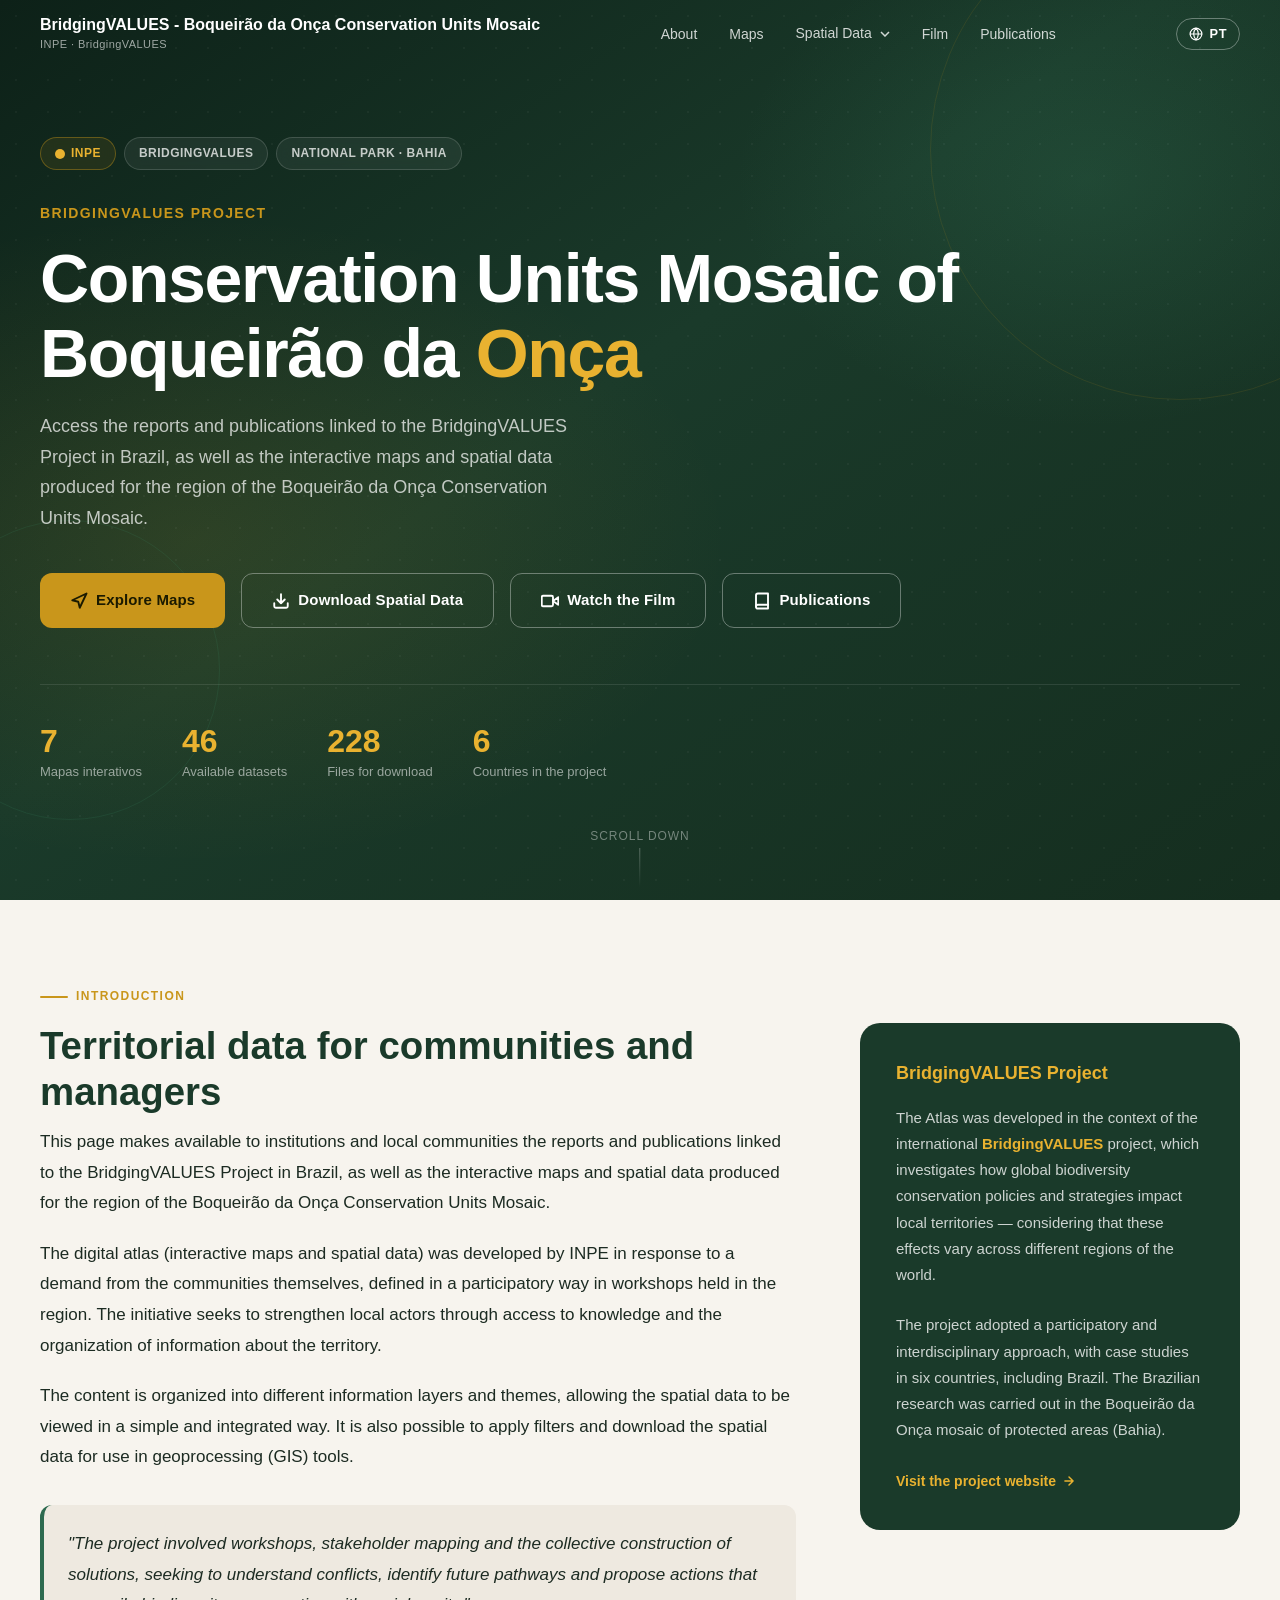
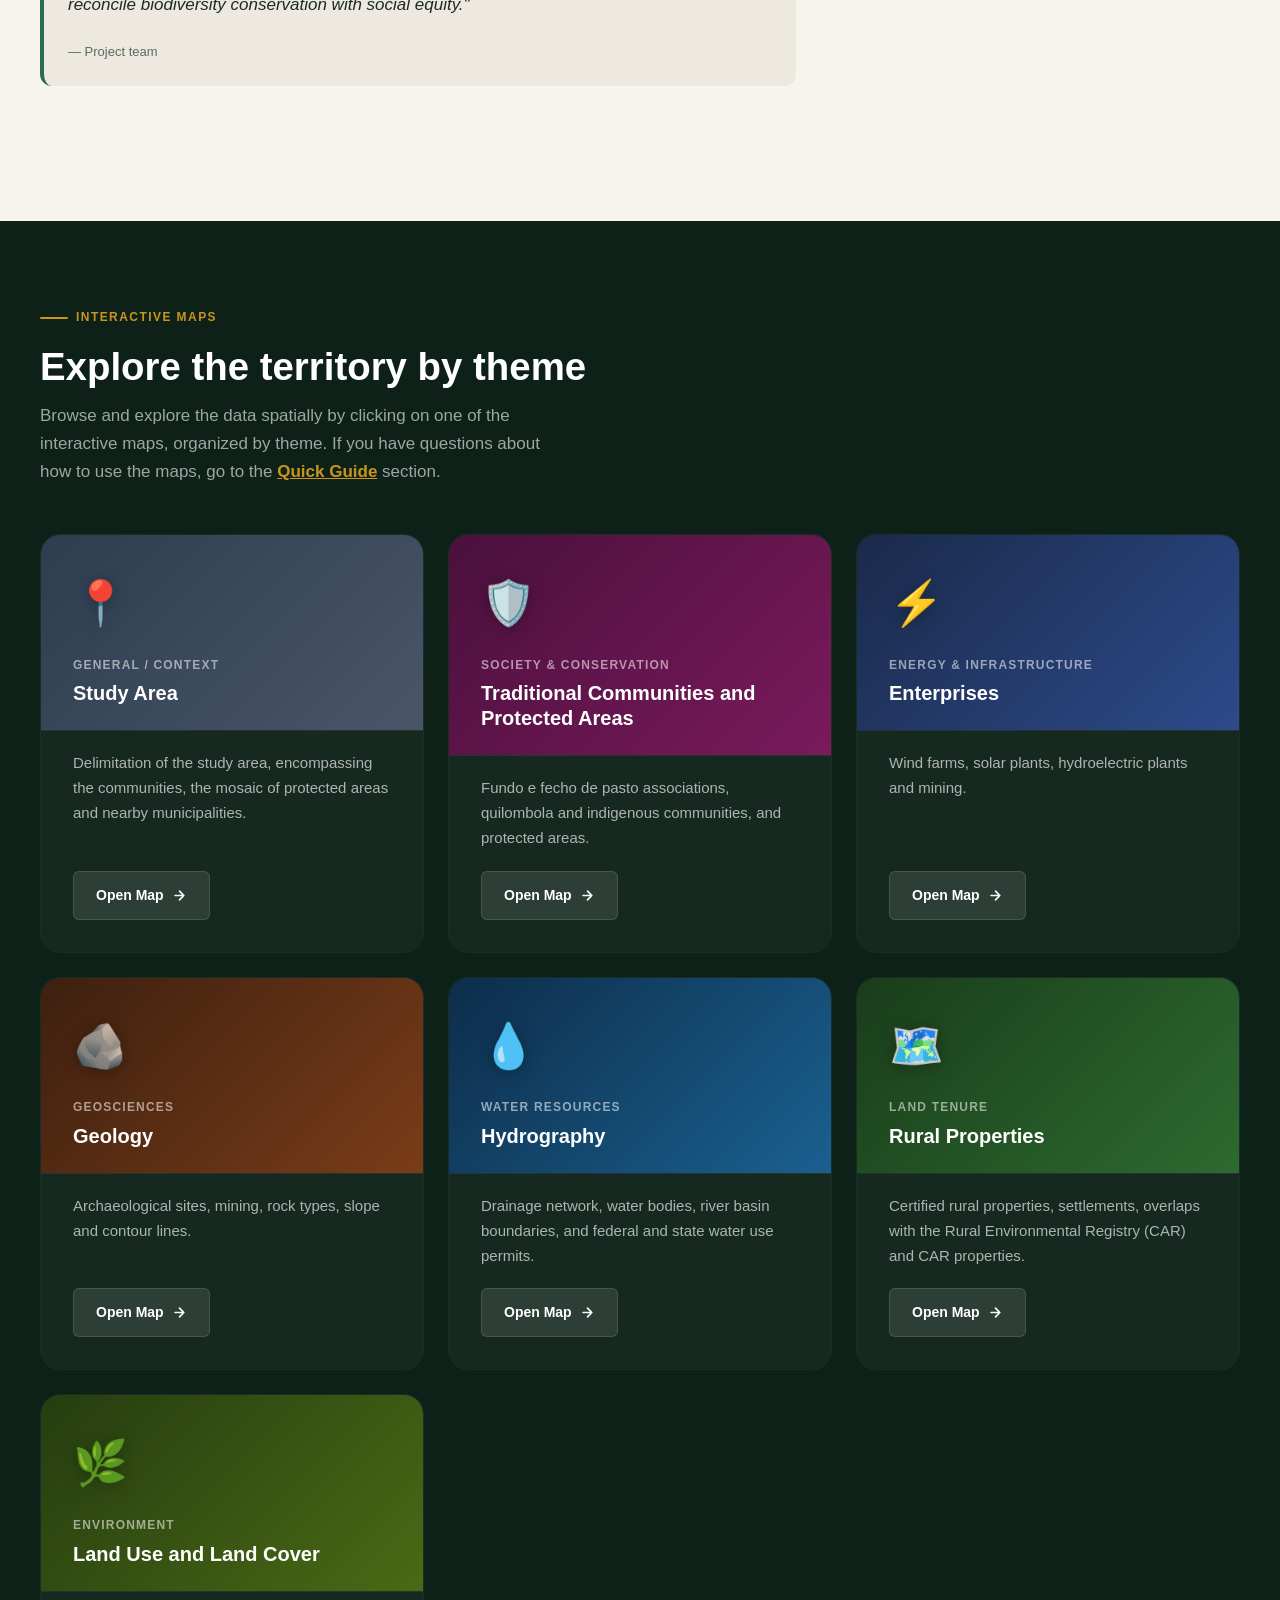
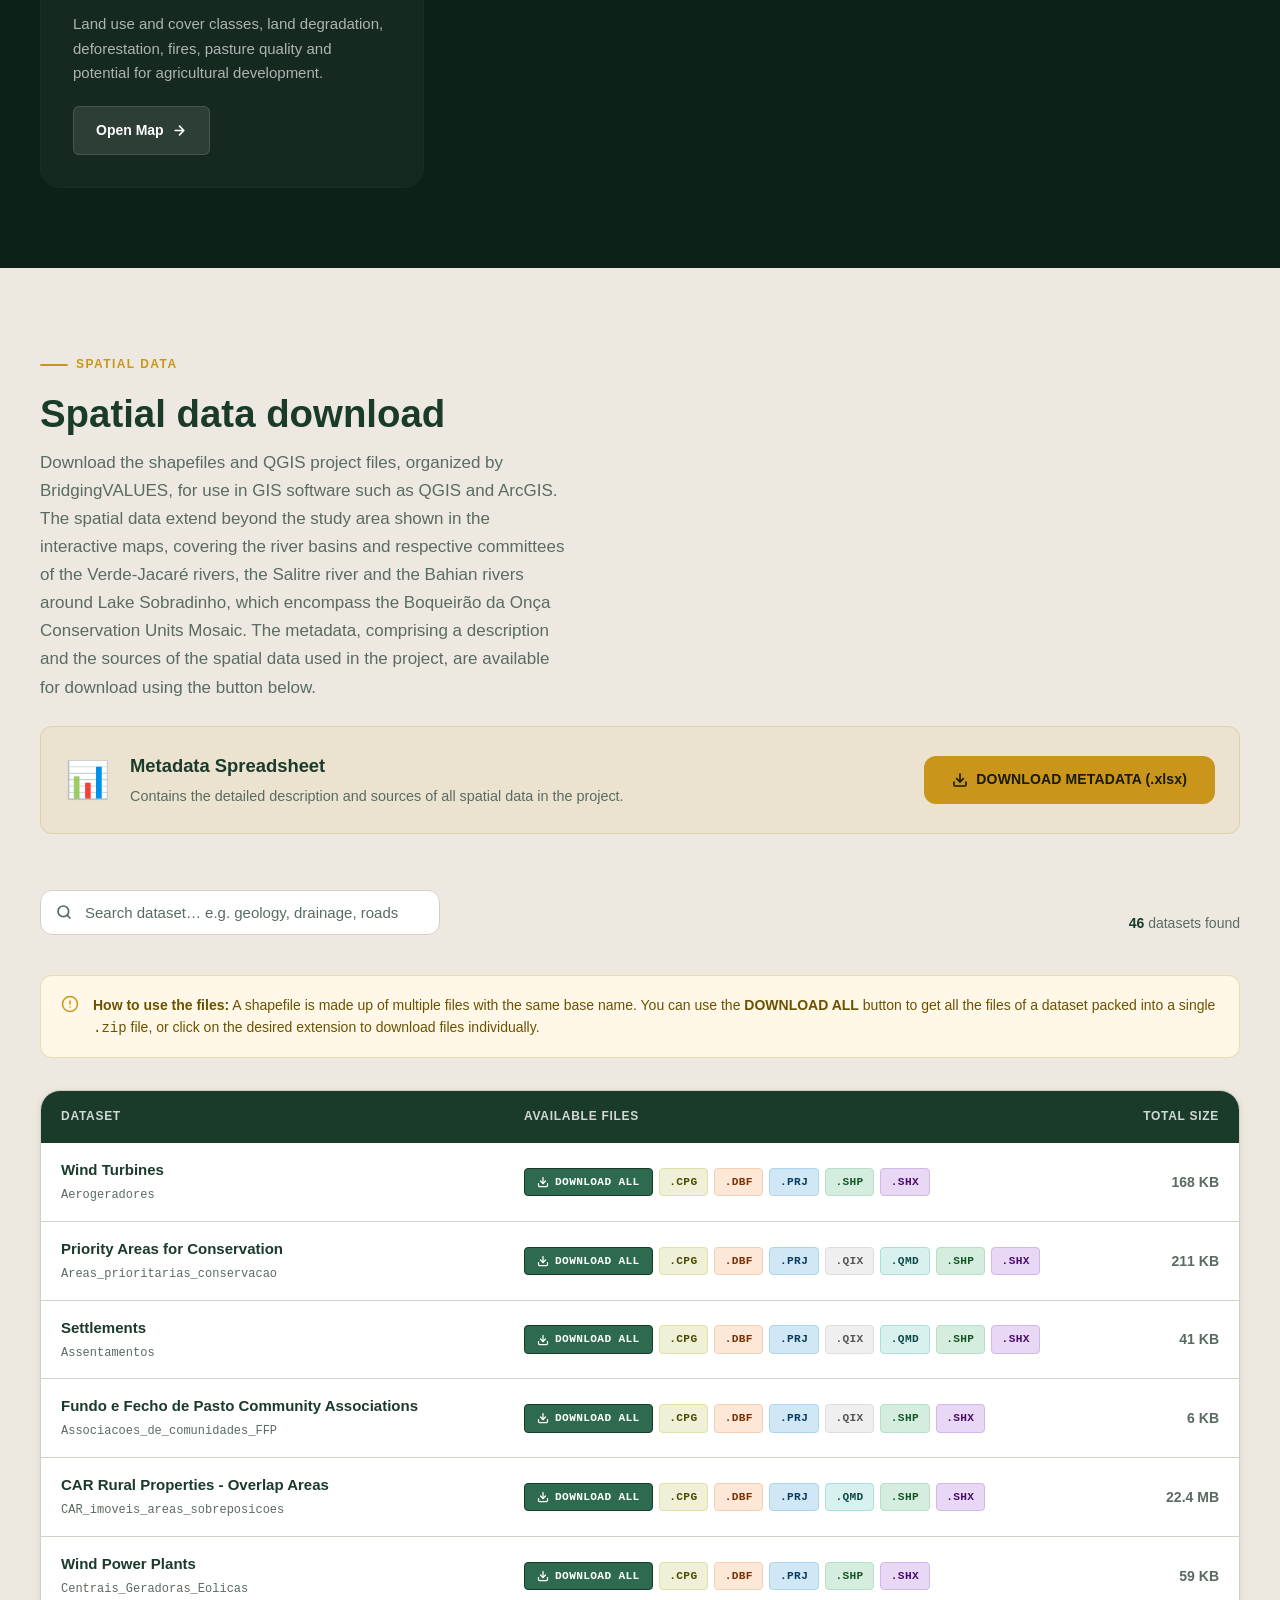
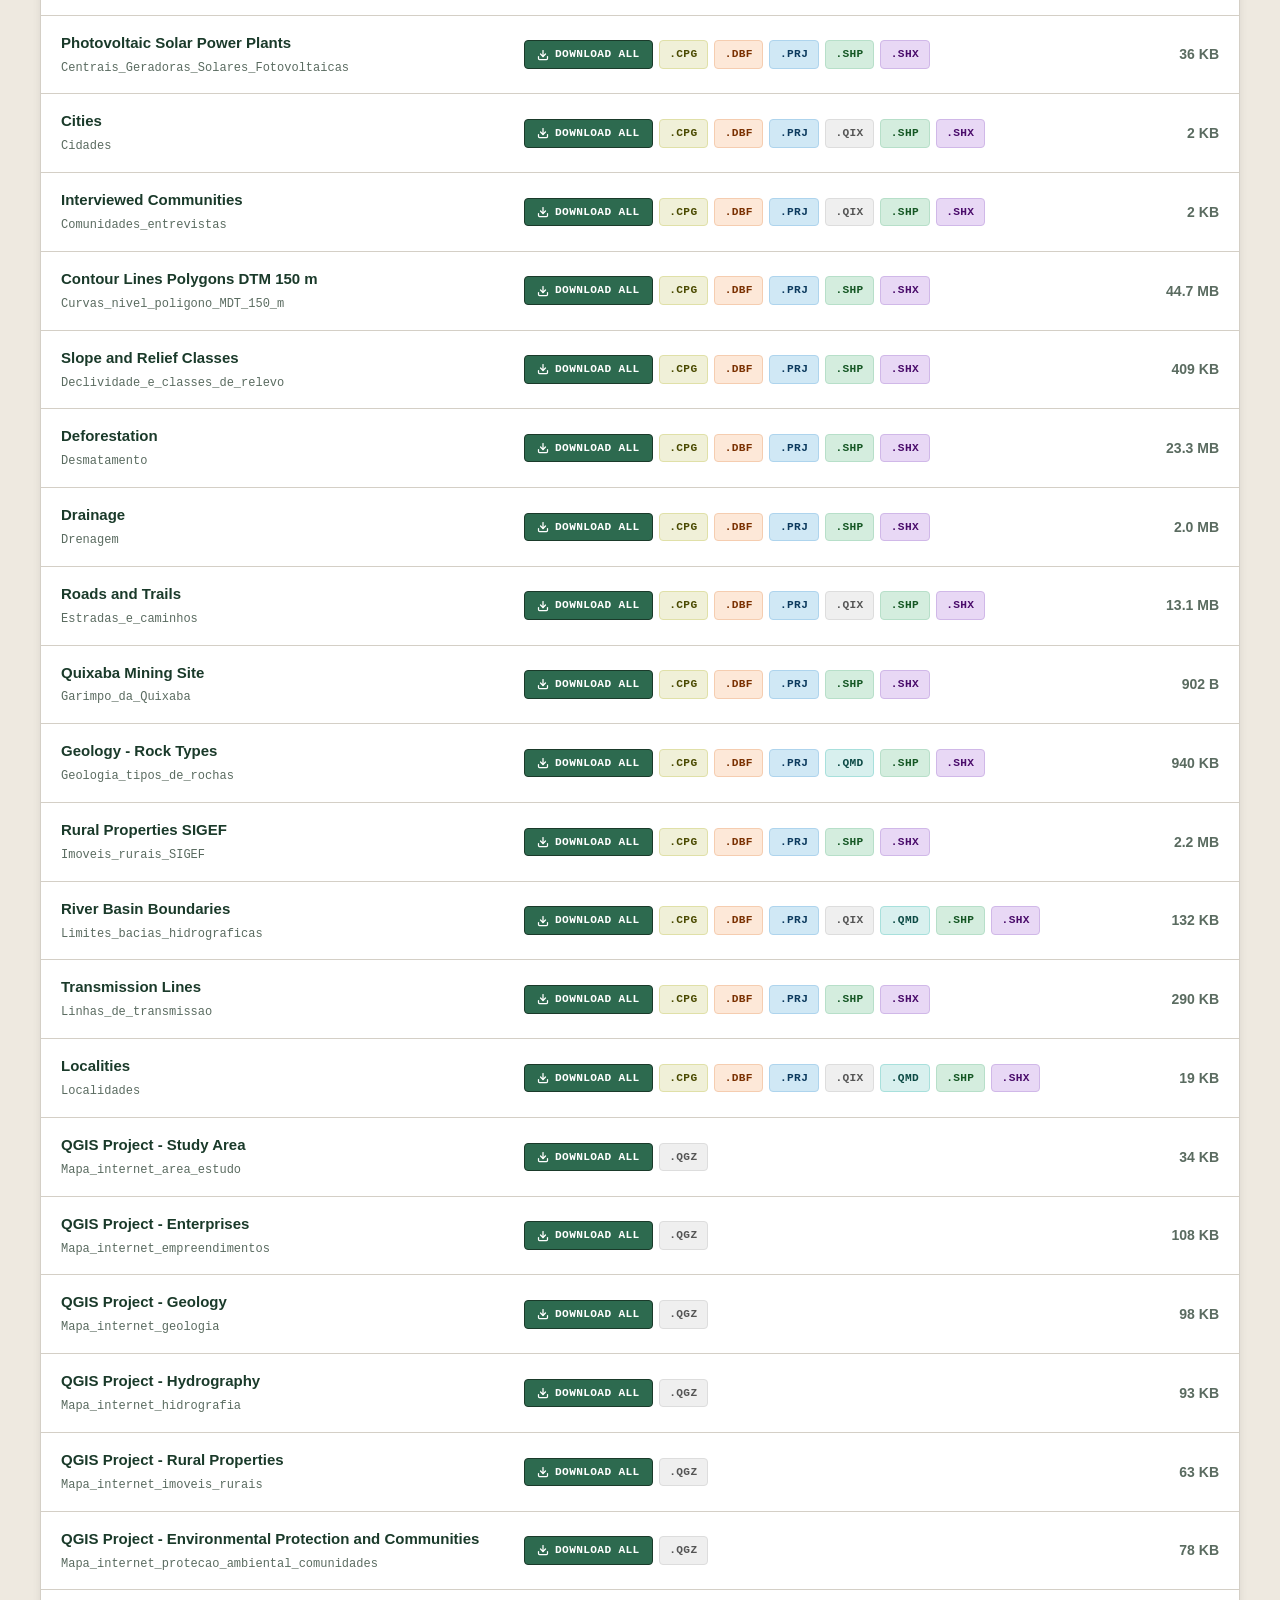
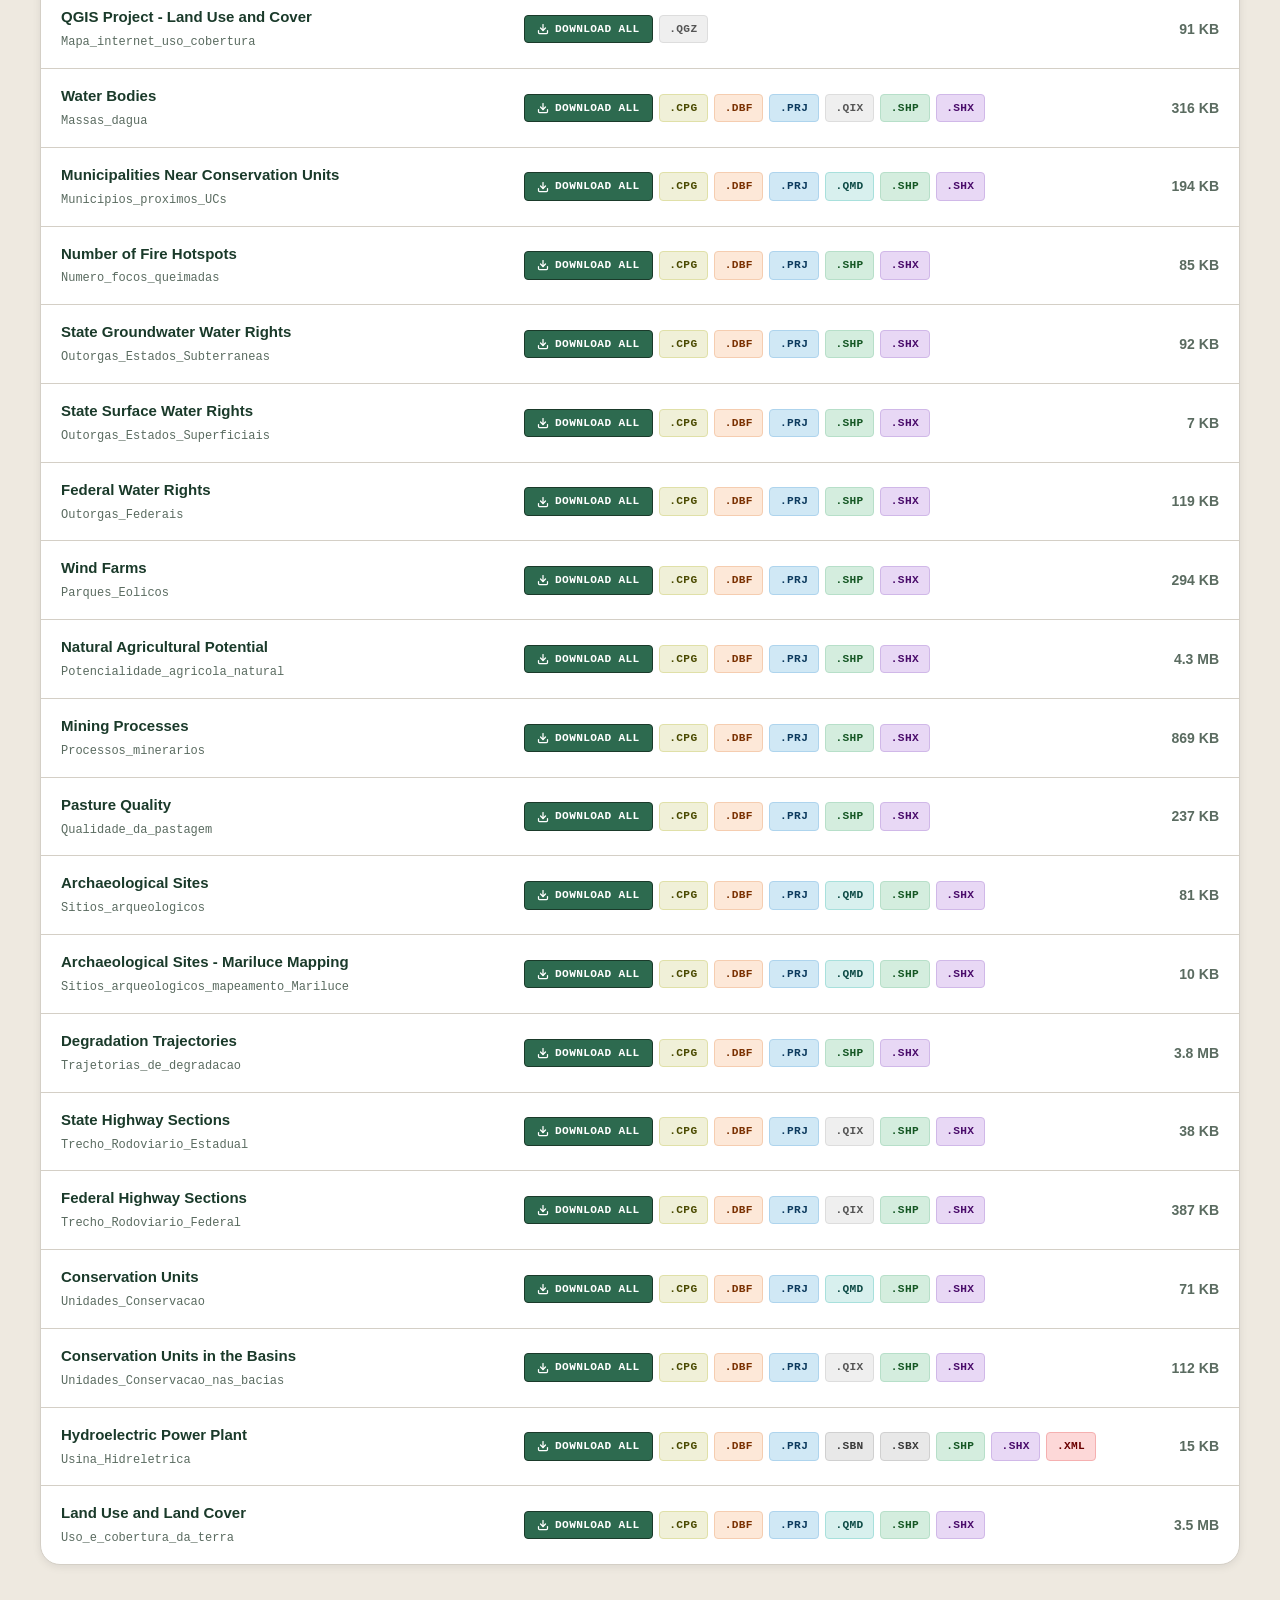
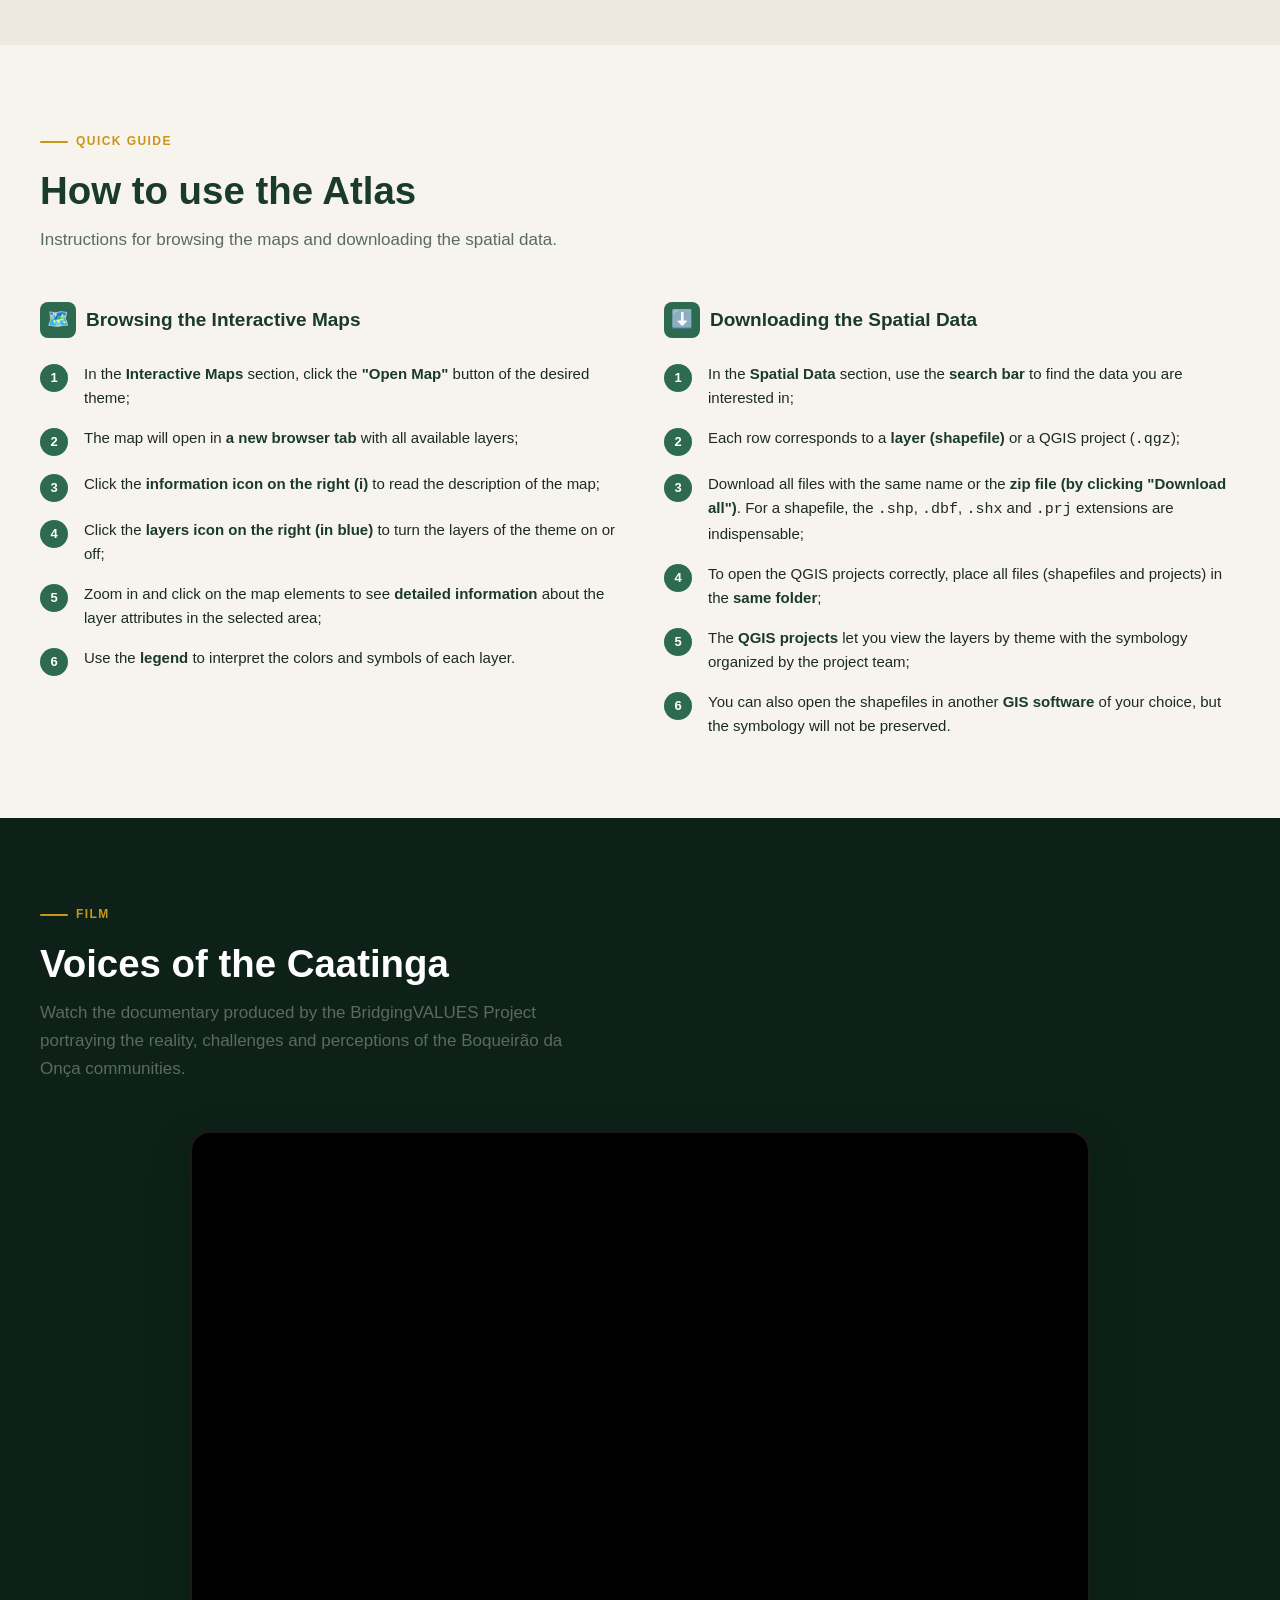
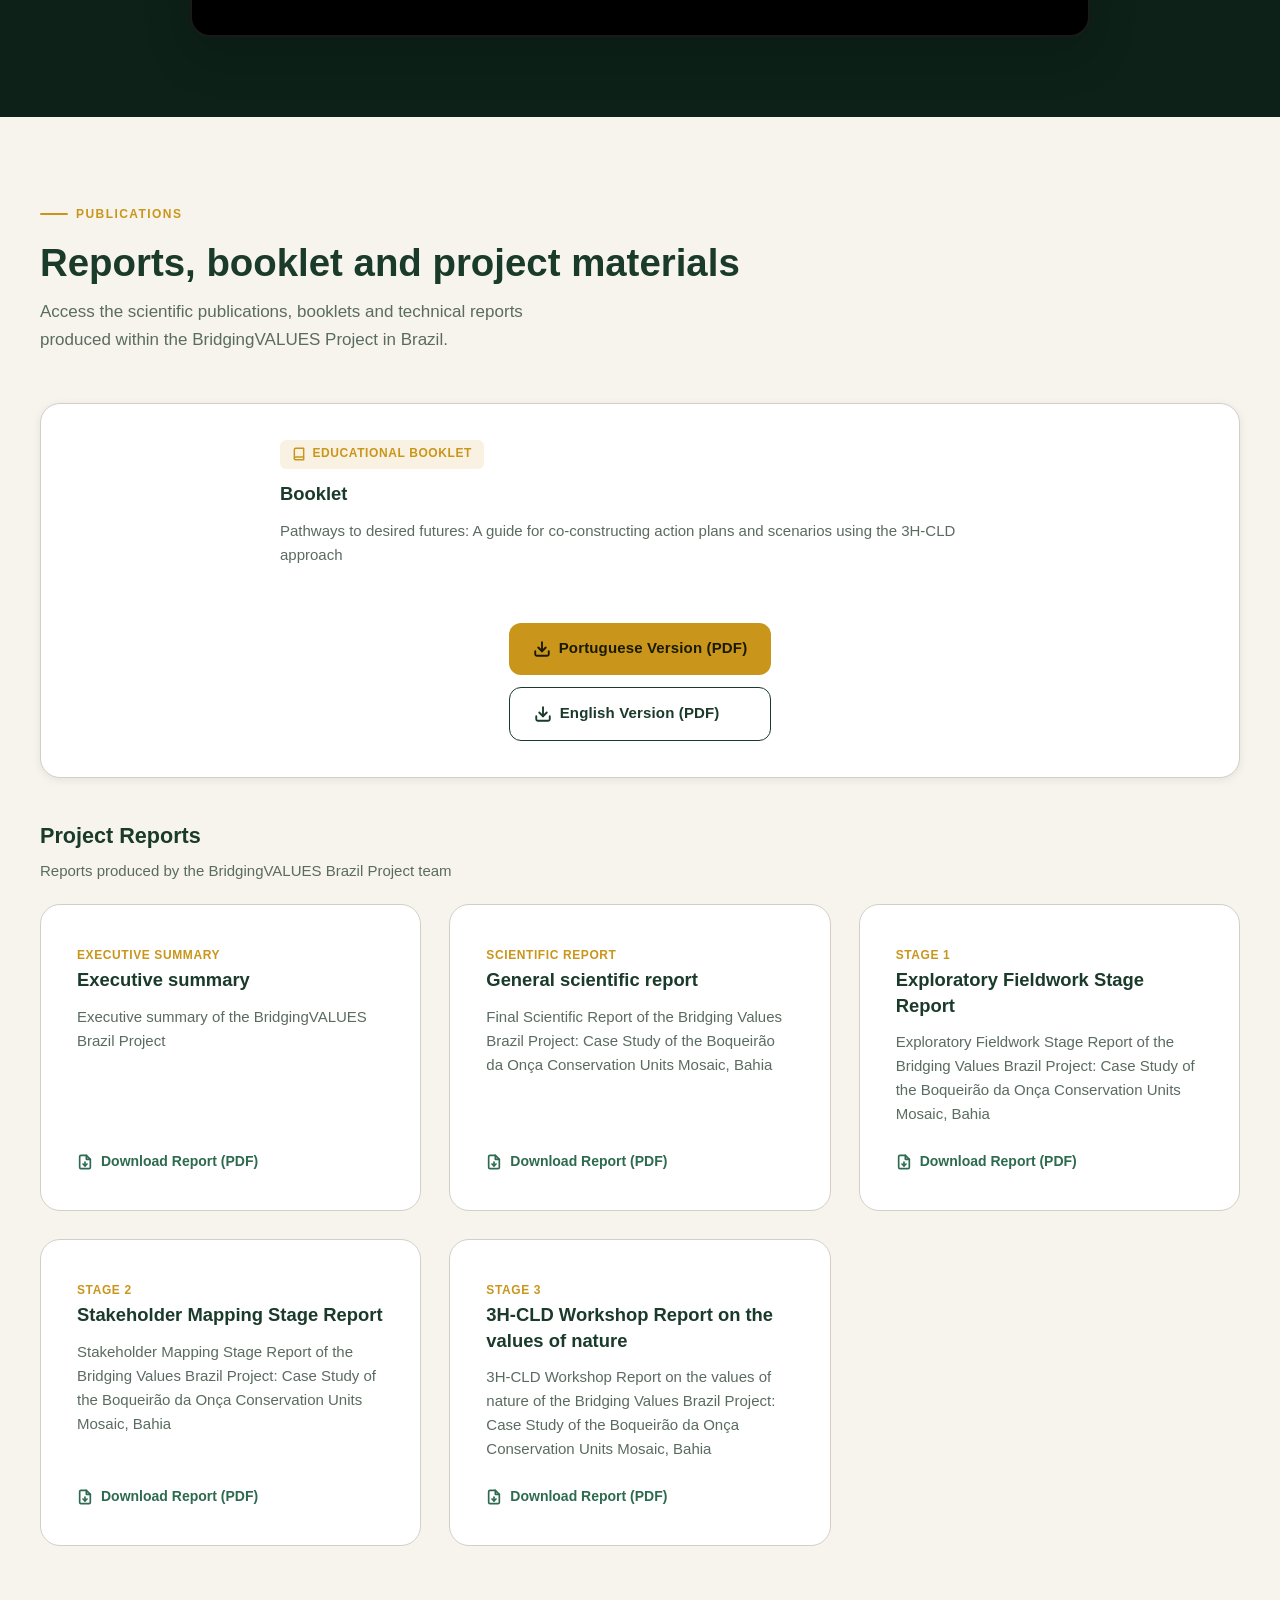
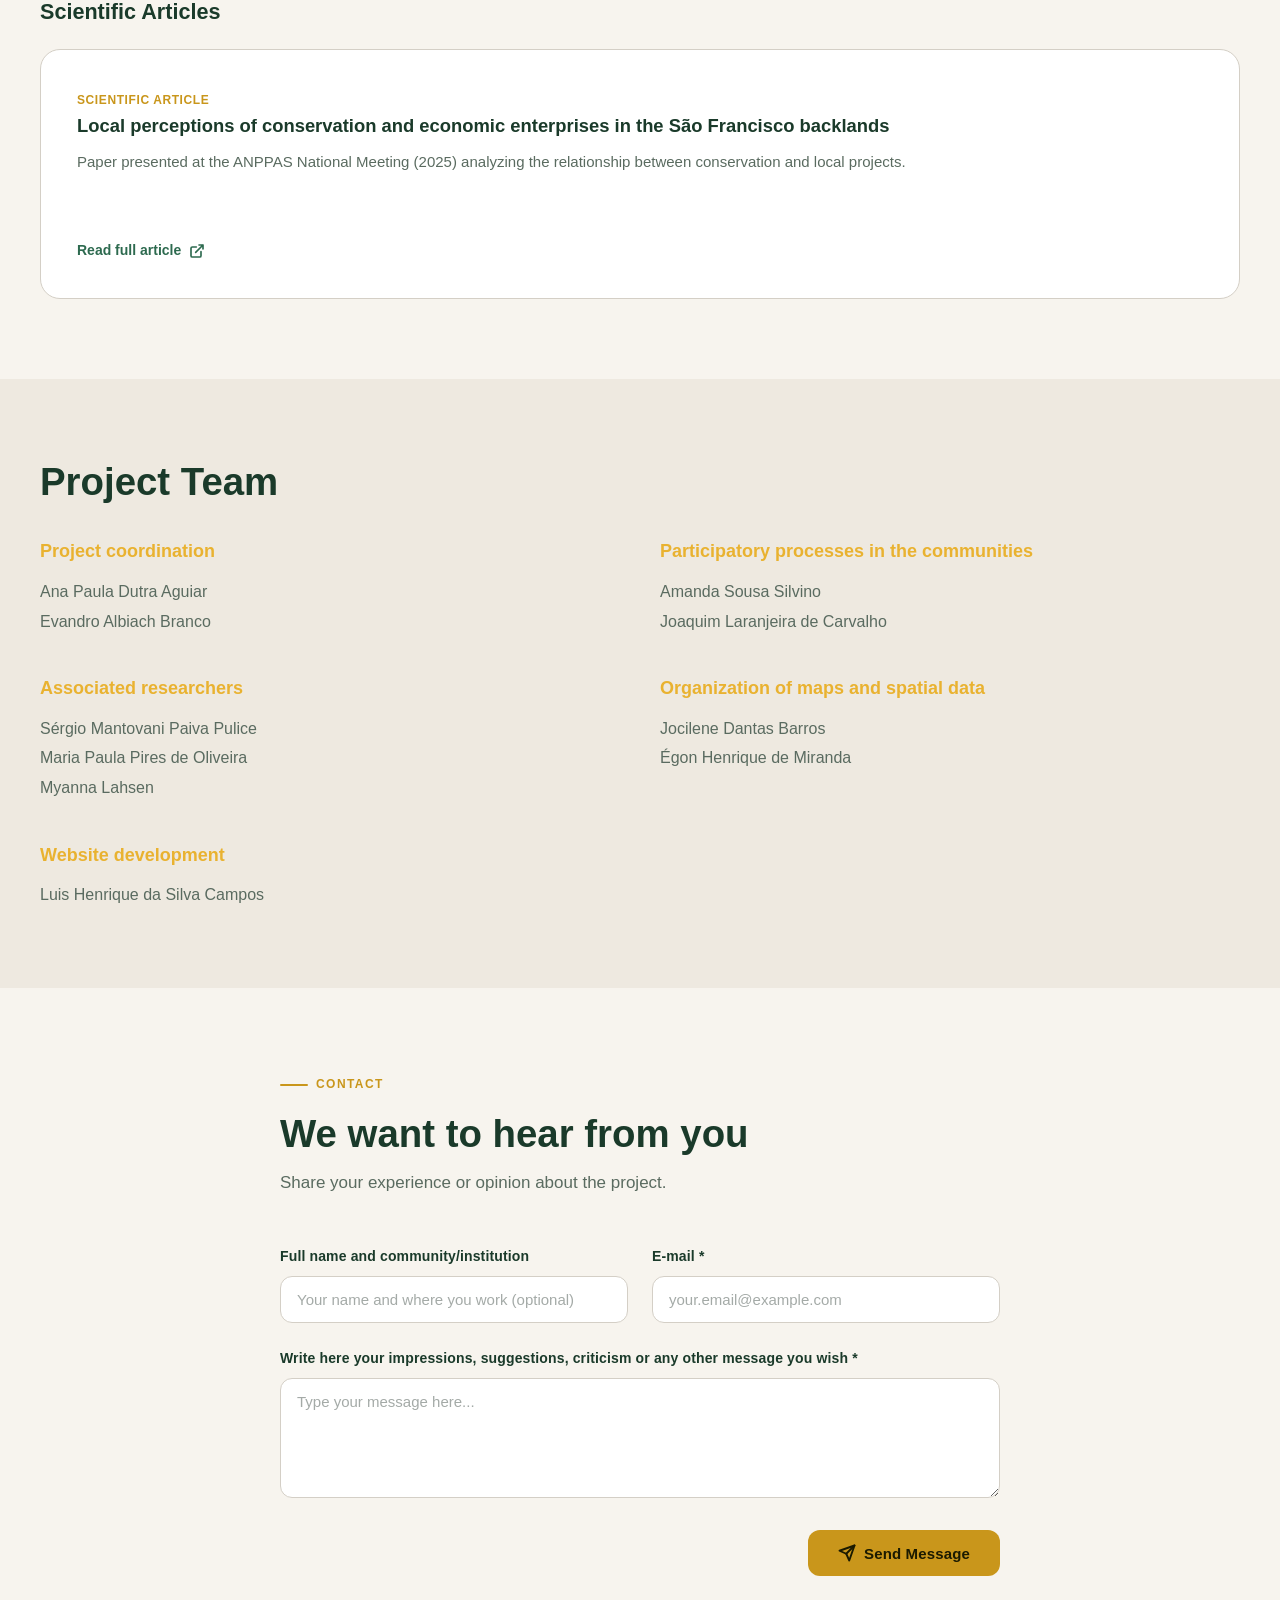
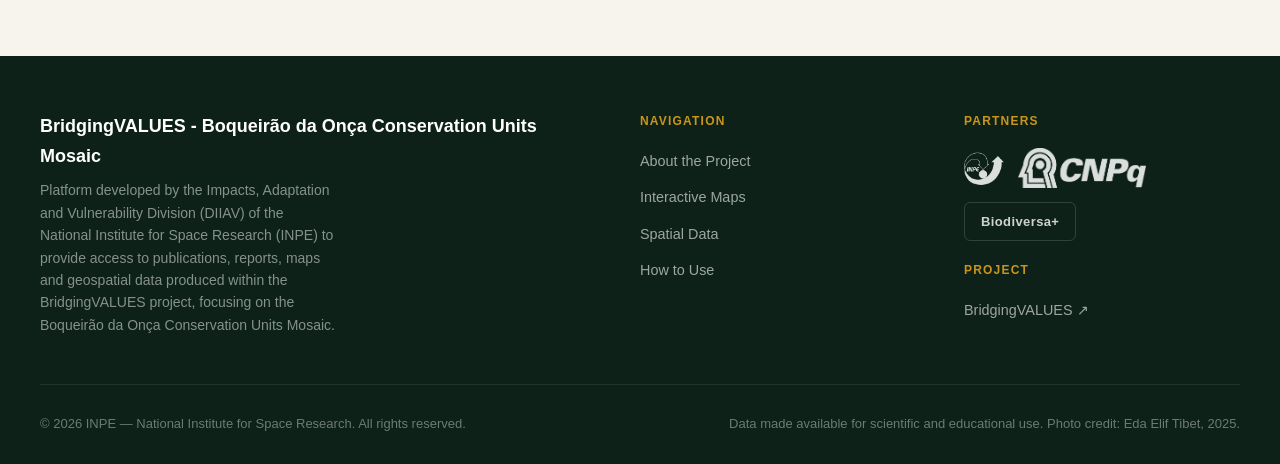
==== commit 05ccc1bc: "Vincula o filme "Vozes da Caatinga" (Vimeo 1245454834) - ID do vídeo definido em config/app.php (VIM" ====
--- a/en/index.html
+++ b/en/index.html
@@ -21,7 +21,7 @@
   <link rel="preconnect" href="https://fonts.gstatic.com" crossorigin>
   <link href="https://fonts.googleapis.com/css2?family=Sora:wght@400;600;700;800&family=Inter:wght@400;500;600&display=swap" rel="stylesheet">
 
-  <link rel="stylesheet" href="../assets/css/style.css?v=1794315405">
+  <link rel="stylesheet" href="../assets/css/style.css?v=1794315953">
 </head>
 <body>
 <nav class="nav" id="nav" role="navigation" aria-label="Main navigation">
@@ -1788,7 +1788,15 @@
     </p>
 
     <div class="filme__video-container fade-in">
-                    <p class="filme__placeholder">The video will be available soon.</p>
+                    <iframe
+        class="filme__video"
+        src="https://player.vimeo.com/video/1245454834?dnt=1"
+        title="Documentary Voices of the Caatinga"
+        allow="fullscreen; picture-in-picture"
+        referrerpolicy="strict-origin-when-cross-origin"
+        allowfullscreen
+        loading="lazy"
+      ></iframe>
                   </div>
   </div>
 </section>
@@ -2150,6 +2158,6 @@
     </div>
   </div>
 </footer>
-<script src="../assets/js/main.js?v=1794313931"></script>
+<script src="../assets/js/main.js?v=1794315953"></script>
 </body>
 </html>
